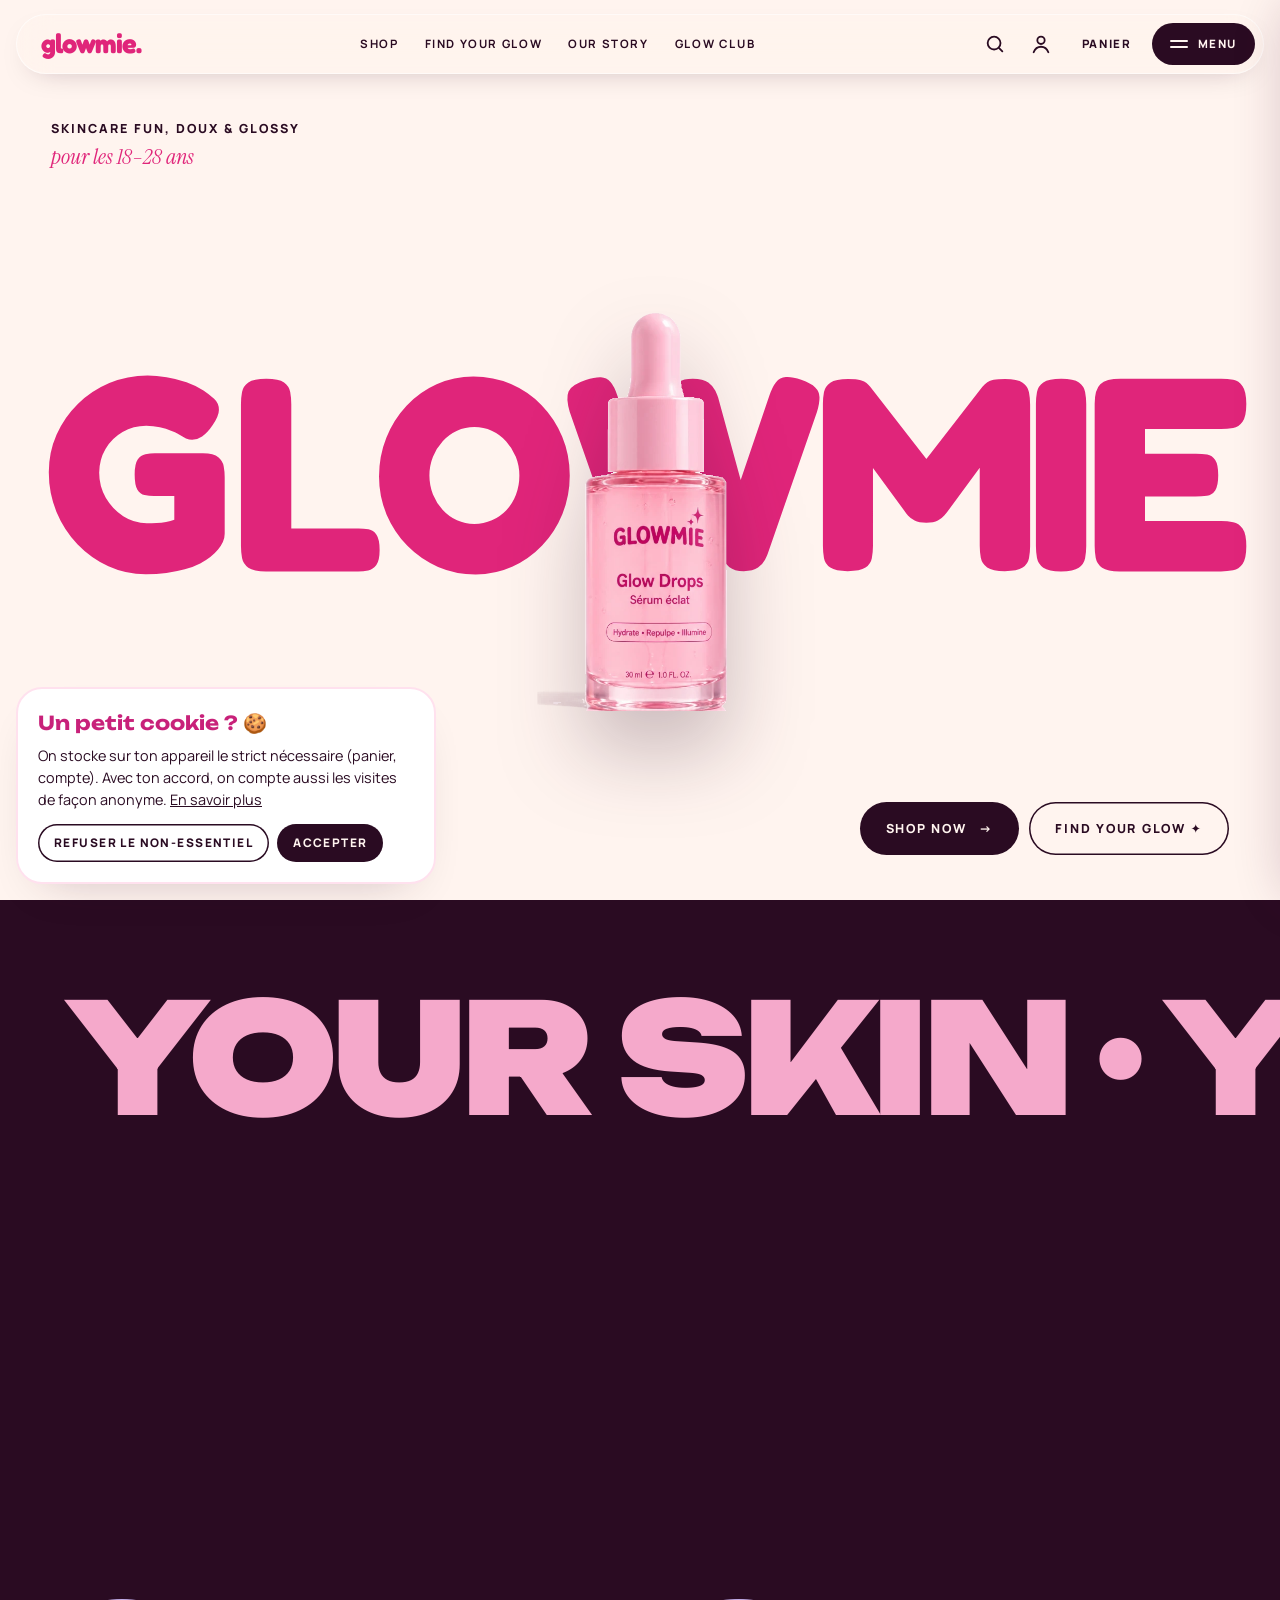
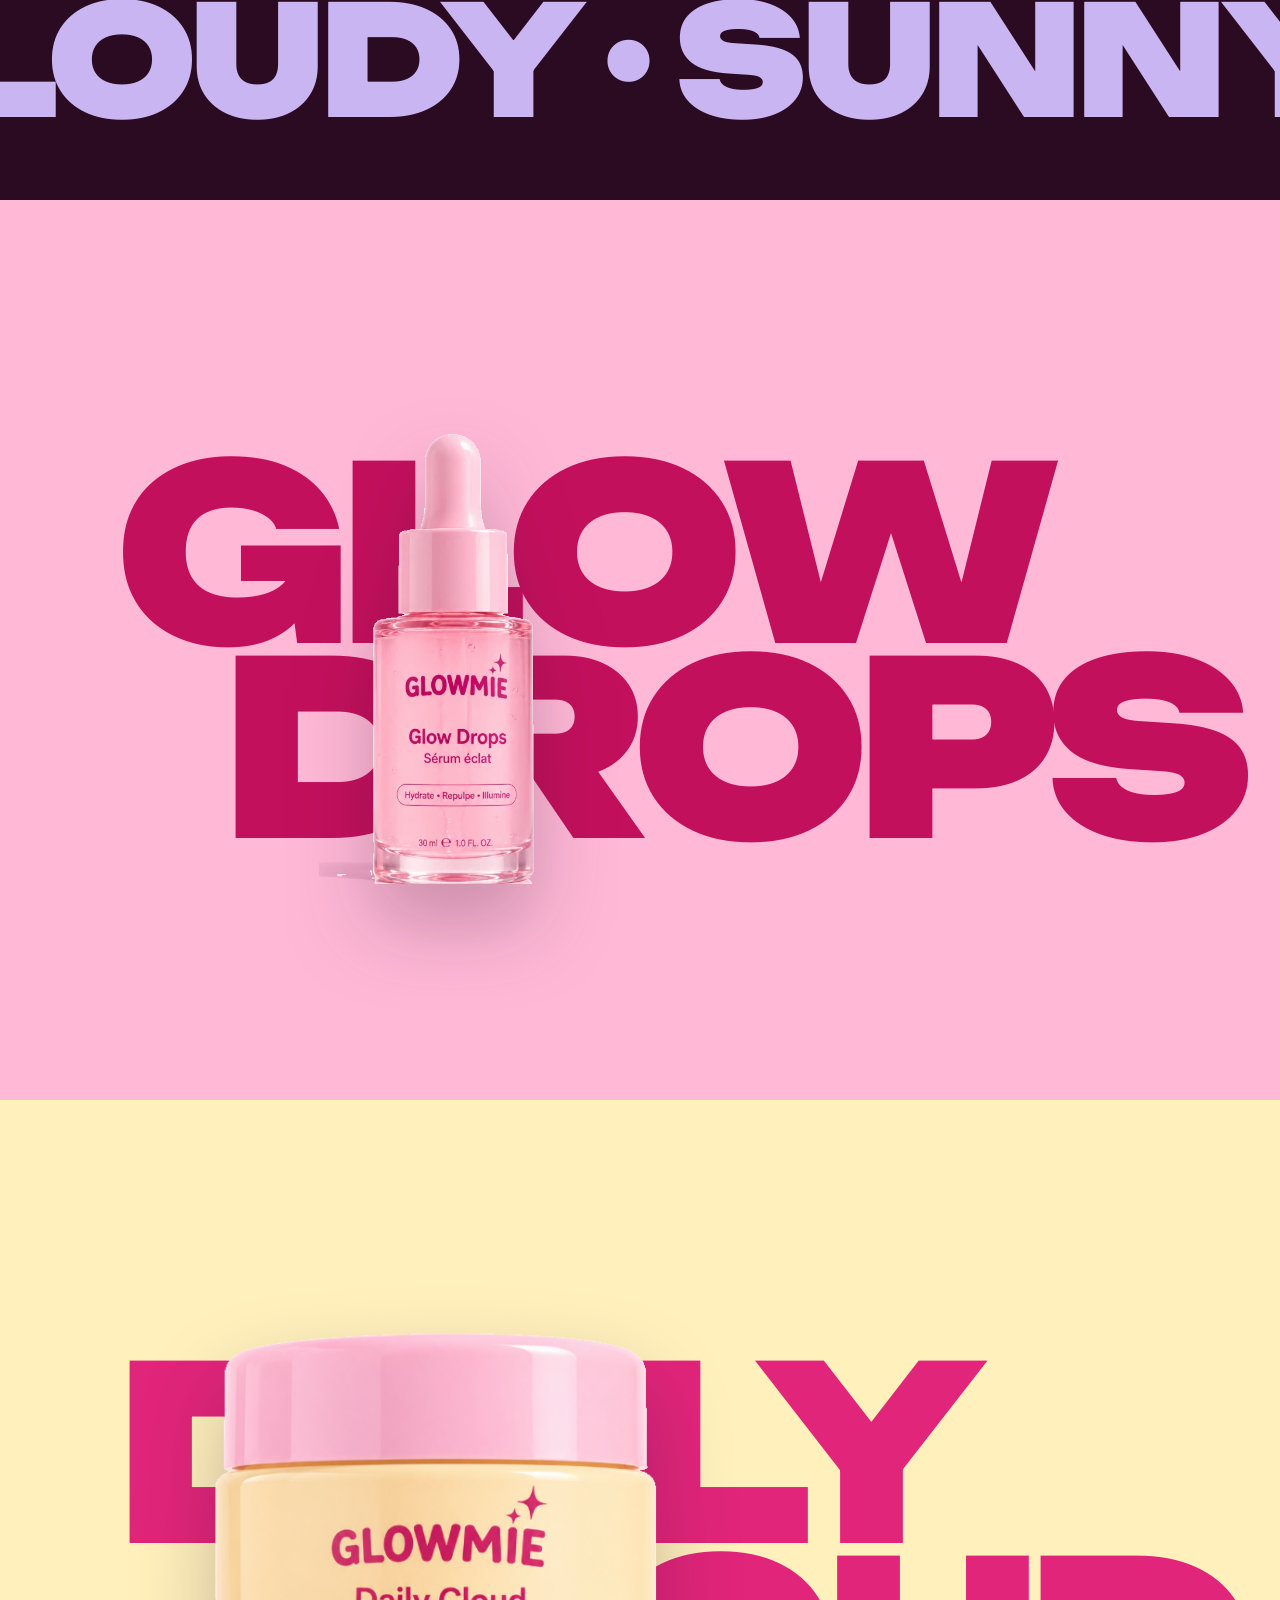
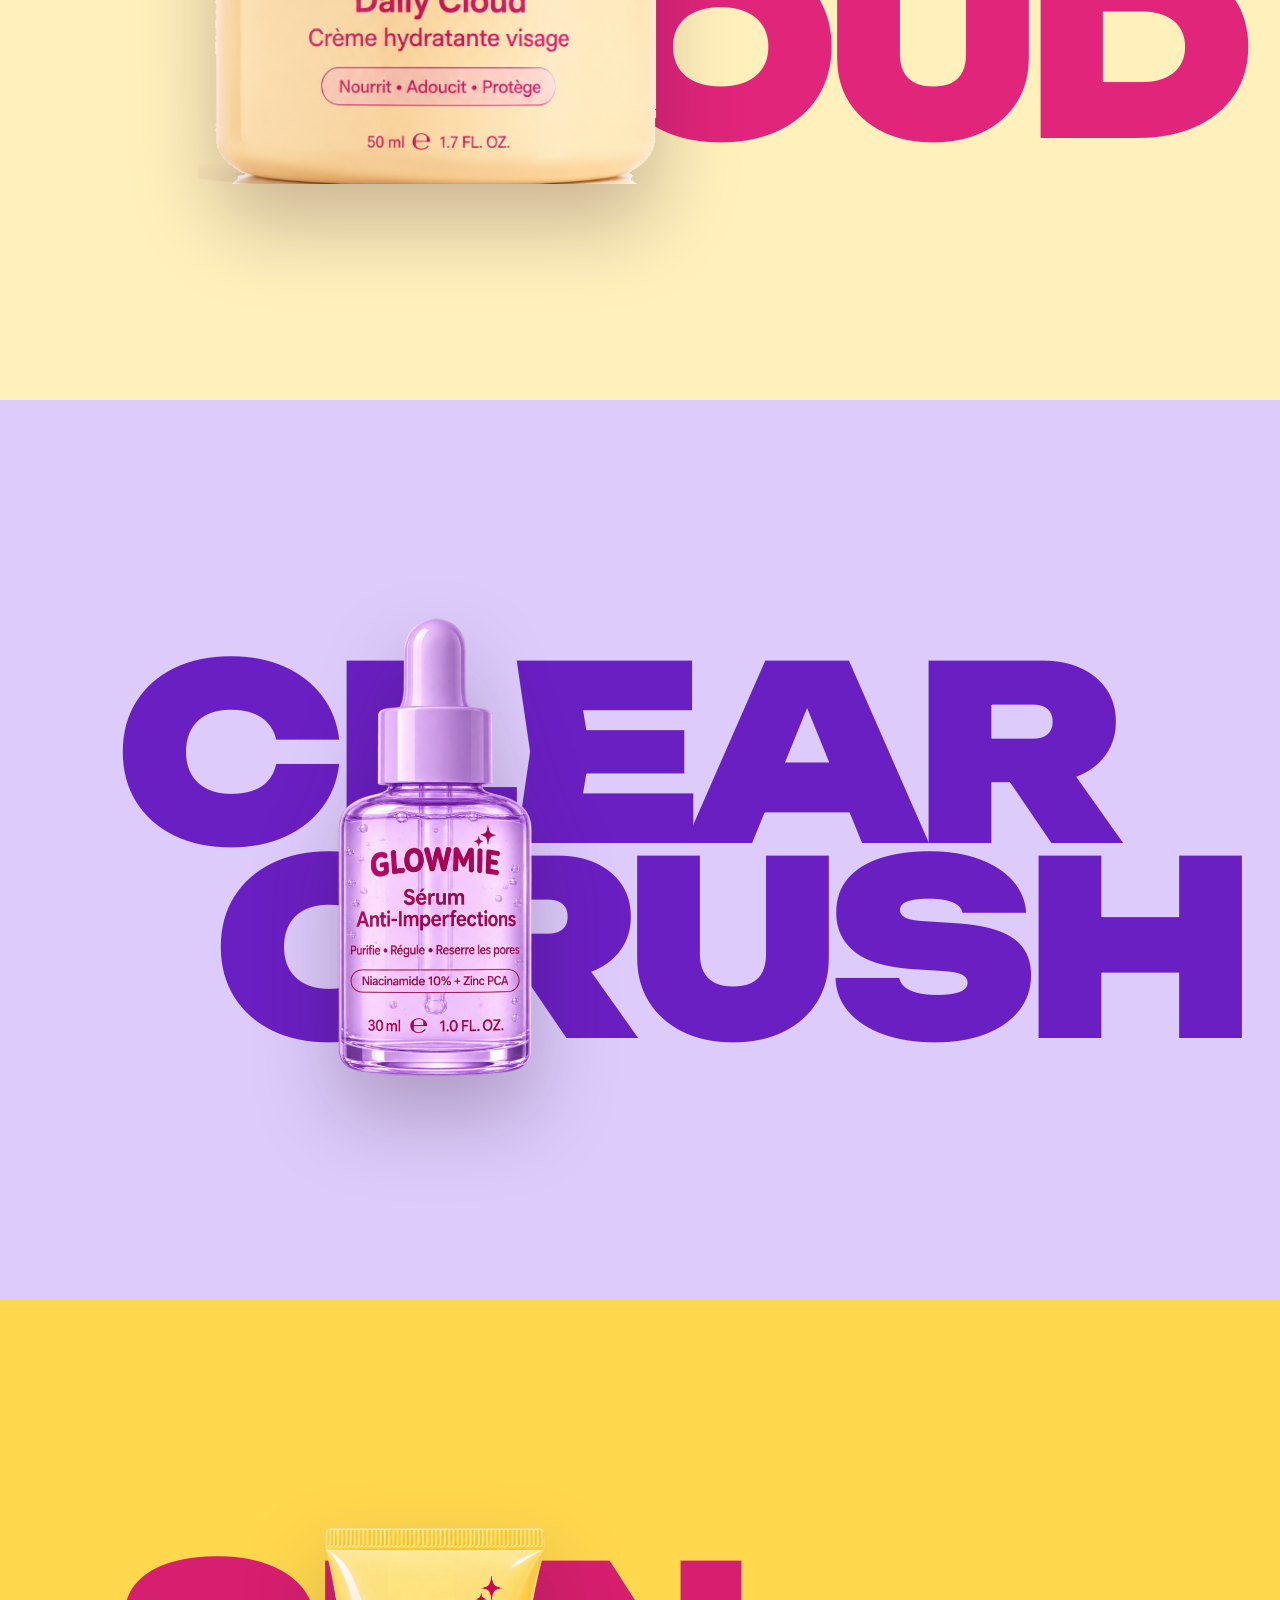
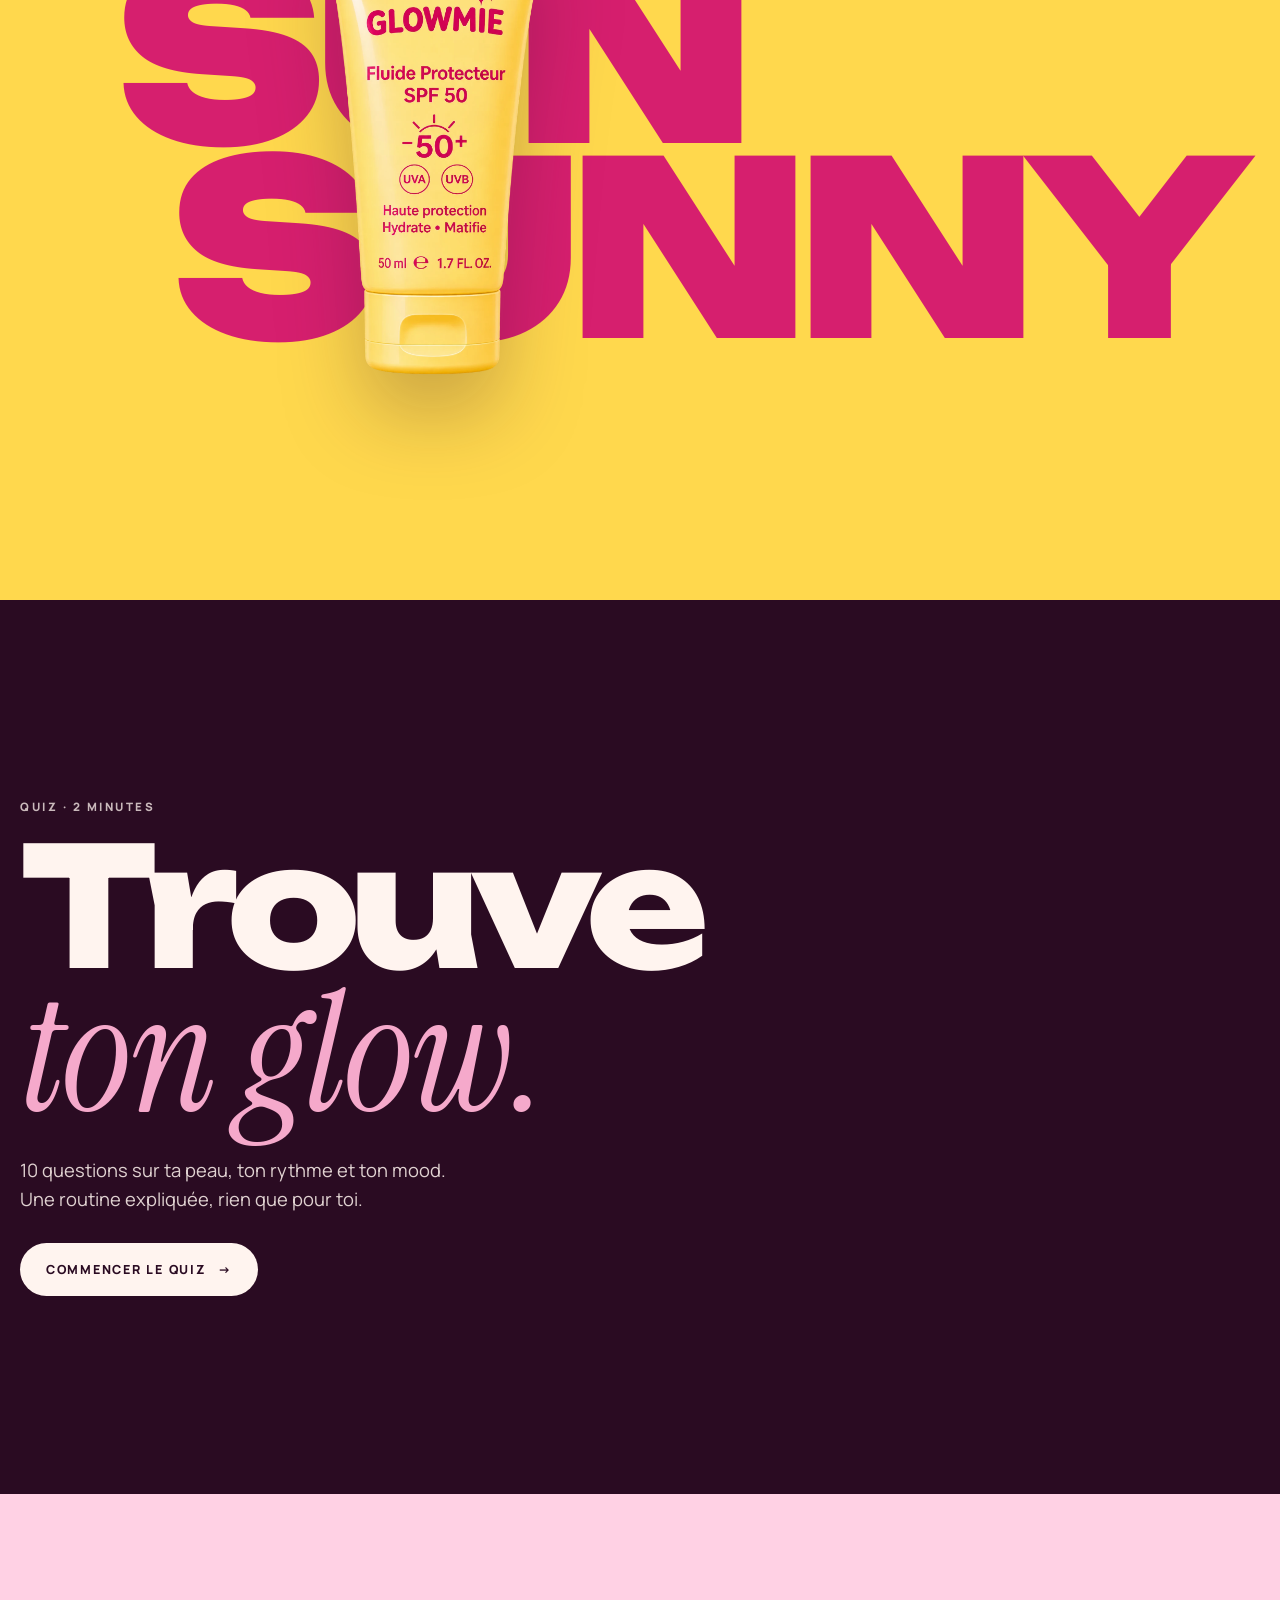
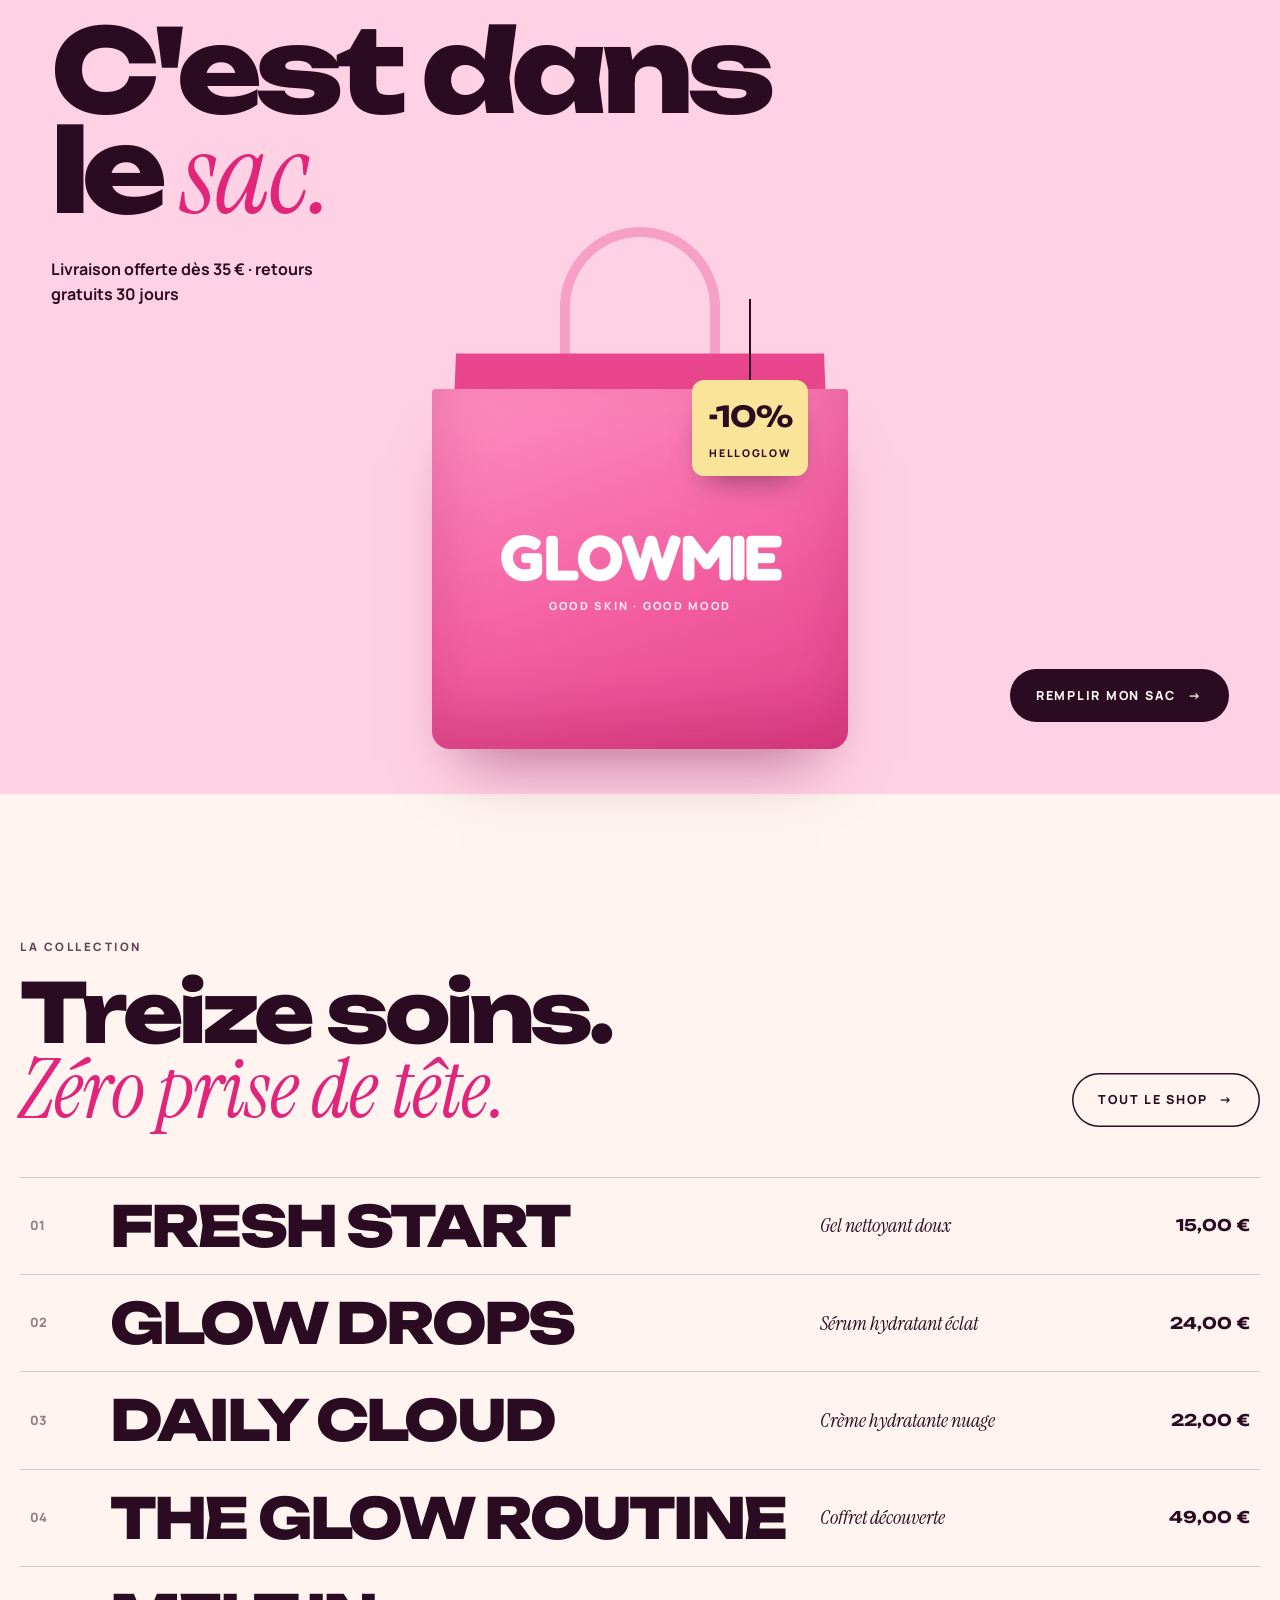
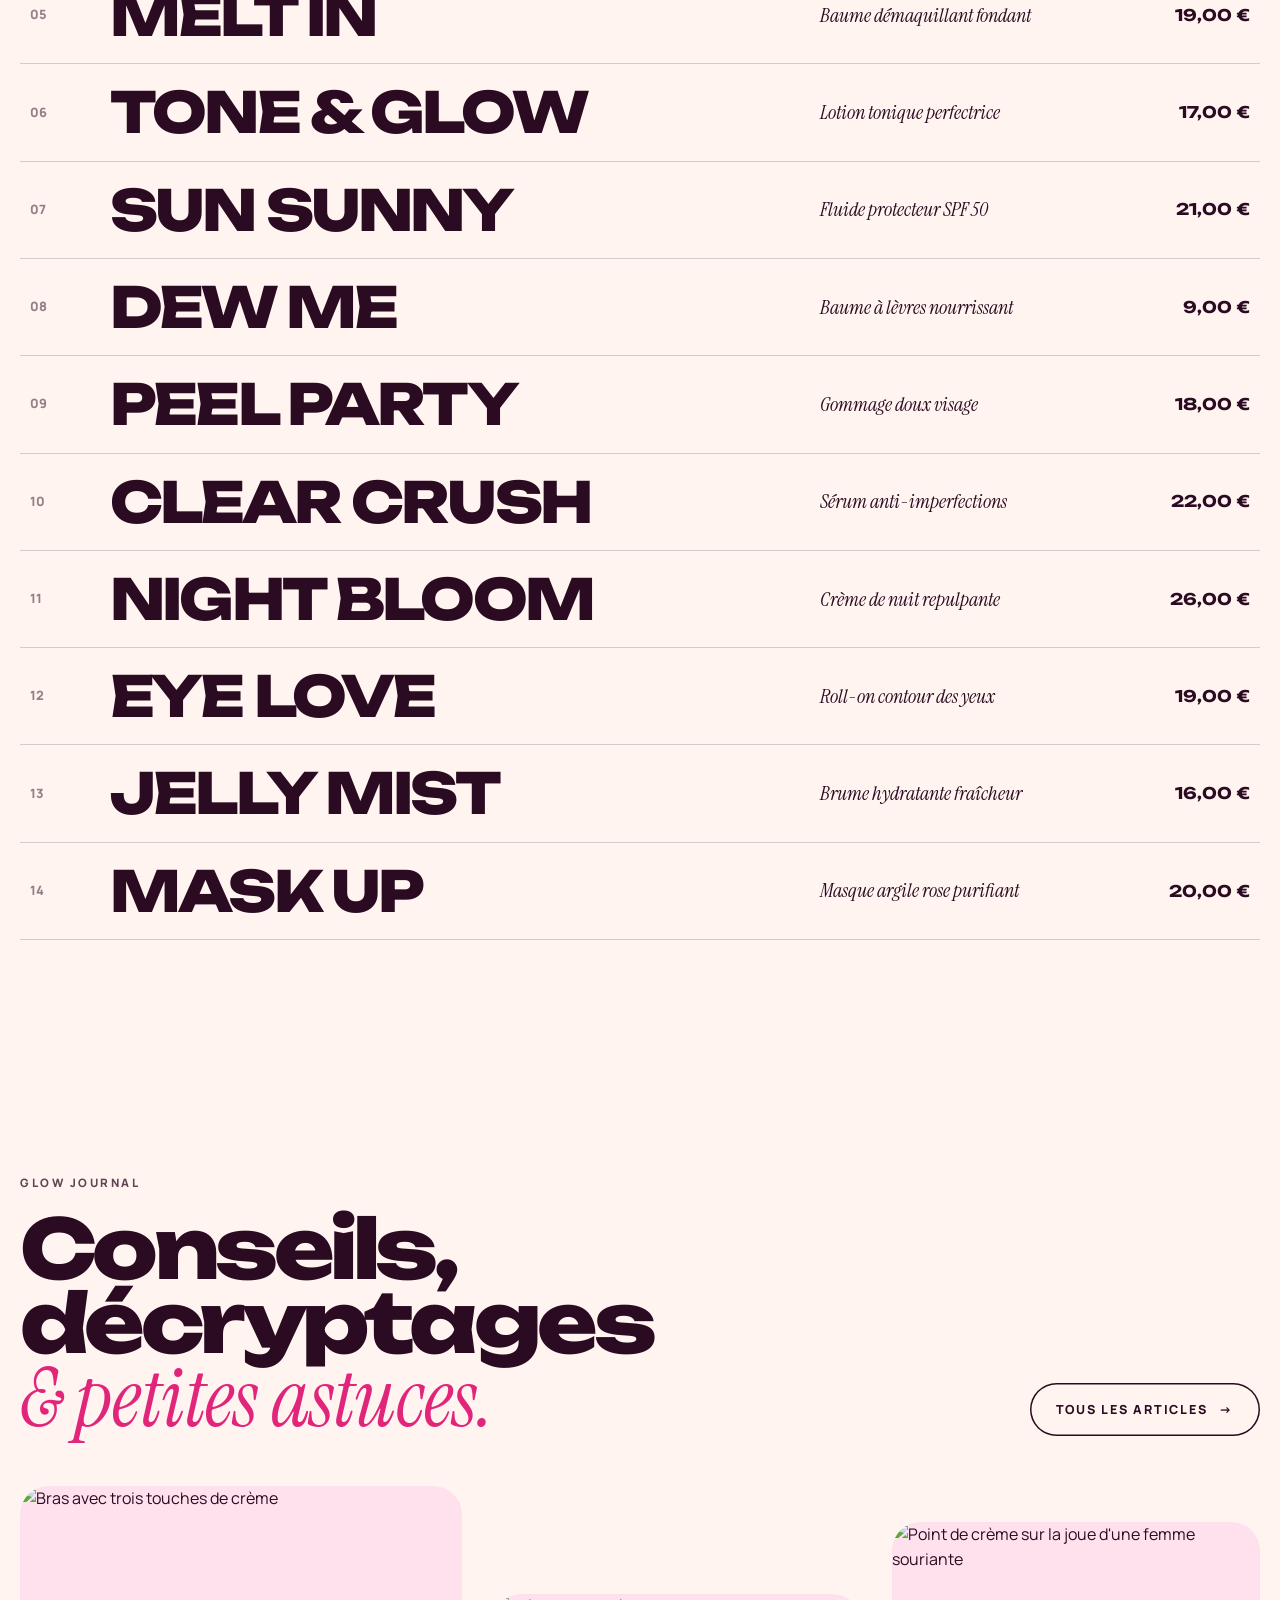
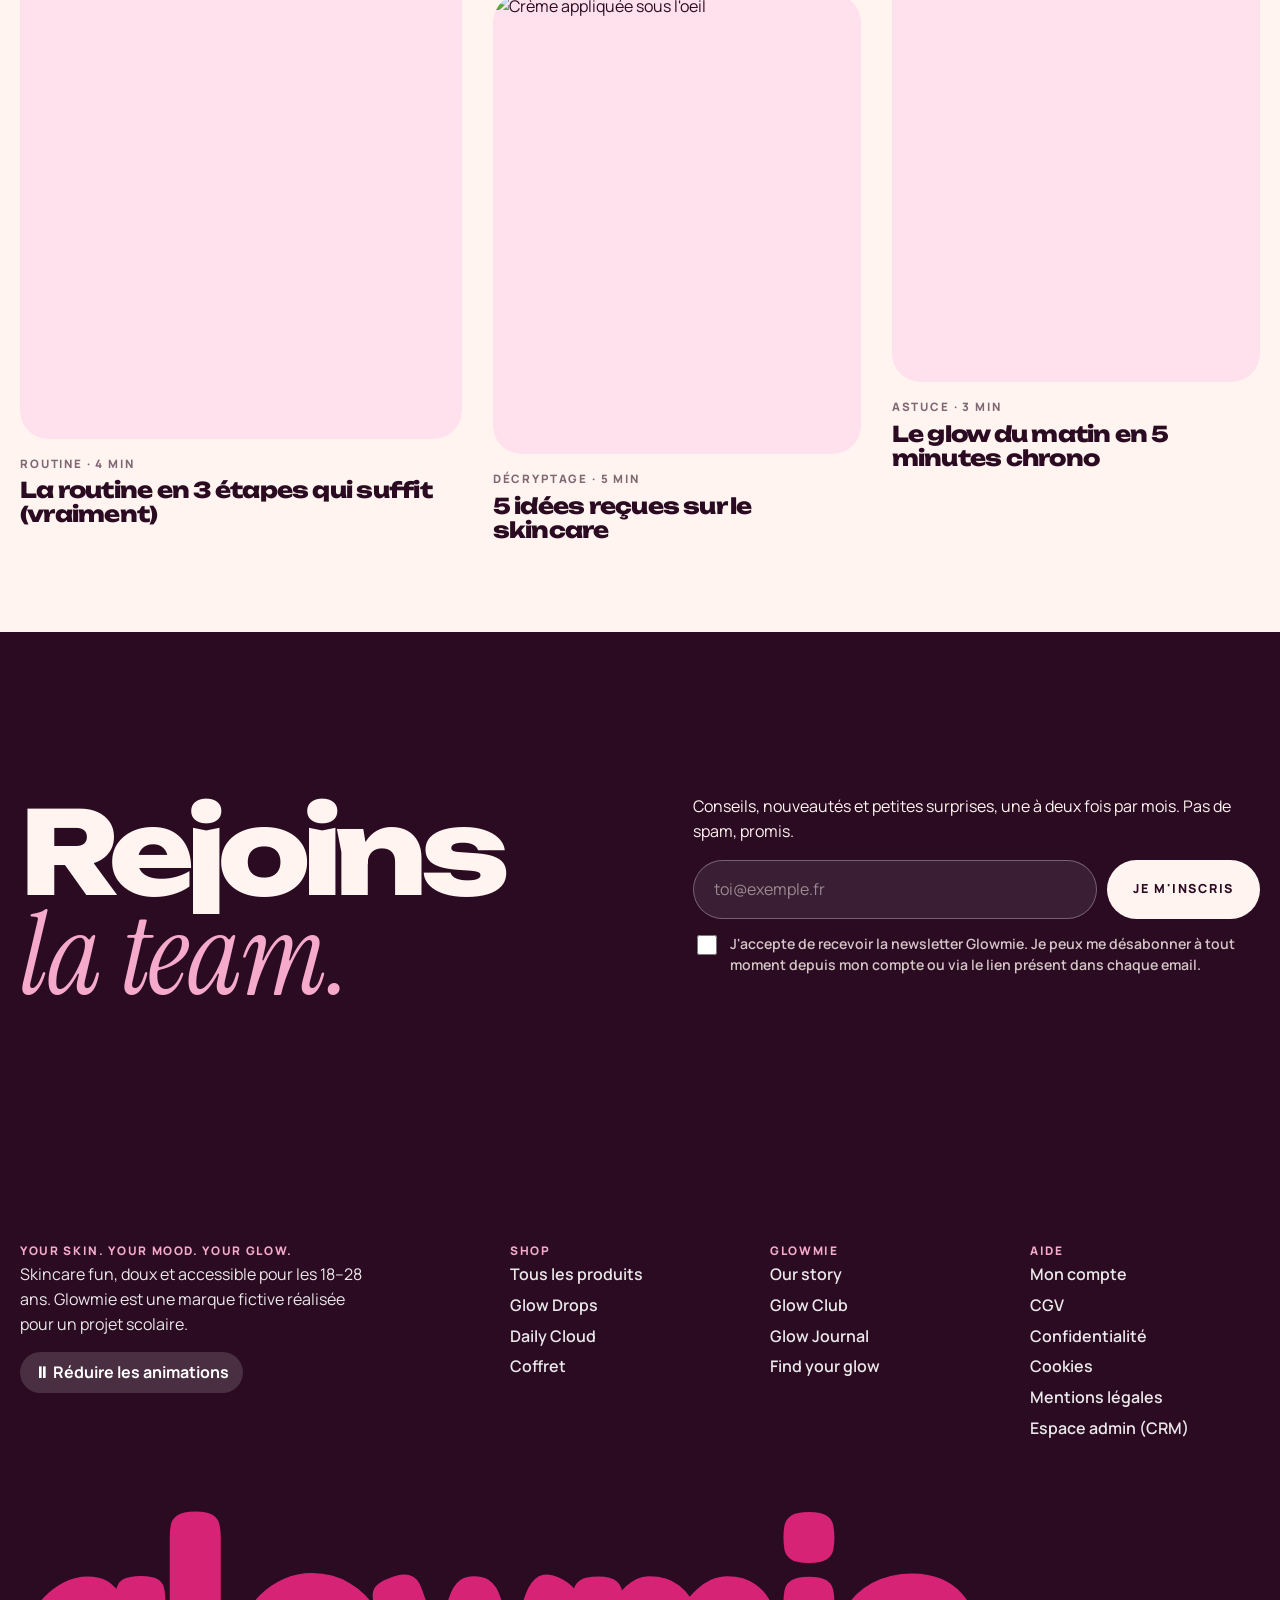
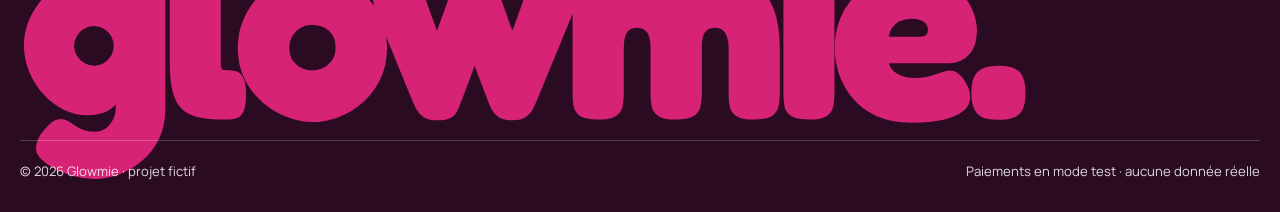
==== Glowmie/index.html @ 8998908b "Site Glowmie (boutique + CRM)" ====
<!doctype html>
<html lang="fr">
<head>
  <meta charset="utf-8">
  <meta name="viewport" content="width=device-width, initial-scale=1">
  <title>glowmie. · Good skin. Good mood.</title>
  <meta name="description" content="Glowmie — skincare fun, doux et accessible. Your skin. Your mood. Your glow. (marque fictive, projet scolaire)">
  <meta name="theme-color" content="#F5A9CB">
  <link rel="icon" href="data:image/svg+xml,%3Csvg xmlns='http://www.w3.org/2000/svg' viewBox='0 0 100 100'%3E%3Ctext y='.9em' font-size='90'%3E💗%3C/text%3E%3C/svg%3E">
  <link rel="preconnect" href="https://fonts.googleapis.com">
  <link rel="preconnect" href="https://fonts.gstatic.com" crossorigin>
  <link href="https://fonts.googleapis.com/css2?family=Fredoka:wght@500;600;700&family=Nunito:wght@400;600;700;800;900&family=Caveat:wght@700&family=Unbounded:wght@500;700;800;900&family=Manrope:wght@400;500;600;700;800&family=Instrument+Serif:ital@0;1&display=swap" rel="stylesheet">
  <link rel="stylesheet" href="css/site.css">
  <link rel="stylesheet" href="css/da.css">
</head>
<body>
  <a class="skip" href="#main">Aller au contenu</a>

  <div class="site-head">
    <header class="header">
      <div class="bar">
        <a href="#/" class="logo" aria-label="Glowmie, accueil">glowmie.</a>
        <nav class="nav" aria-label="Navigation principale">
          <a href="#/shop">Shop</a><a href="#/quiz">Find your glow</a><a href="#/story">Our story</a><a href="#/club">Glow Club</a>
        </nav>
        <div class="actions">
          <button class="icon-btn" id="searchBtn" aria-label="Rechercher"><svg viewBox="0 0 24 24" fill="none" stroke="currentColor" stroke-width="2" stroke-linecap="round"><circle cx="11" cy="11" r="7"/><path d="m20 20-3.5-3.5"/></svg></button>
          <a class="icon-btn" href="#/compte" aria-label="Mon compte"><svg viewBox="0 0 24 24" fill="none" stroke="currentColor" stroke-width="2" stroke-linecap="round"><circle cx="12" cy="8" r="4"/><path d="M4 21c1.5-4 4.5-6 8-6s6.5 2 8 6"/></svg></a>
          <a class="icon-btn cart-pill" href="#/panier" id="cartBtn" aria-label="Panier"><span>Panier</span><span class="badge" id="cartCount" hidden>0</span></a>
          <button class="menu-btn" id="burger" aria-label="Ouvrir le menu" aria-expanded="false"><span class="menu-lines" aria-hidden="true"><i></i><i></i></span><span class="menu-label">Menu</span></button>
        </div>
      </div>
    </header>
  </div>

  <nav class="mobile-nav" id="mobileNav" aria-label="Menu" aria-hidden="true">
    <button class="close menu-btn" aria-label="Fermer le menu"><span class="menu-label">Fermer</span></button>
    <div class="menu-links">
      <a href="#/"><small>00</small>Accueil</a><a href="#/shop"><small>01</small>Shop</a><a href="#/quiz"><small>02</small>Find your glow</a><a href="#/story"><small>03</small>Our story</a><a href="#/club"><small>04</small>Glow Club</a><a href="#/journal"><small>05</small>Journal</a><a href="#/compte"><small>06</small>Mon compte</a>
    </div>
    <div class="menu-aside"><p>Livraison offerte dès 35 €<br>Code <b>HELLOGLOW</b> · -10 % sur ta première commande</p><img src="assets/packshots/glow-drops.png" alt="" class="menu-pack"></div>
  </nav>

  <main id="main" tabindex="-1"></main>

  <footer class="footer">
    <div class="wrap">
      <div class="footer-grid">
        <div><h4>Your skin. Your mood. Your glow.</h4><p style="max-width:36ch;opacity:.9">Skincare fun, doux et accessible pour les 18–28 ans. Glowmie est une marque fictive réalisée pour un projet scolaire.</p>
          <button class="motion-toggle" id="motionToggle"></button></div>
        <div><h4>Shop</h4><a href="#/shop">Tous les produits</a><a href="#/produit/glow-drops">Glow Drops</a><a href="#/produit/daily-cloud">Daily Cloud</a><a href="#/produit/glow-routine">Coffret</a></div>
        <div><h4>Glowmie</h4><a href="#/story">Our story</a><a href="#/club">Glow Club</a><a href="#/journal">Glow Journal</a><a href="#/quiz">Find your glow</a></div>
        <div><h4>Aide</h4><a href="#/compte">Mon compte</a><a href="#/legal/cgv">CGV</a><a href="#/legal/confidentialite">Confidentialité</a><a href="#/legal/cookies">Cookies</a><a href="#/legal/mentions">Mentions légales</a><a href="admin.html">Espace admin (CRM)</a></div>
      </div>
      <span class="logo" aria-hidden="true">glowmie.</span>
      <div class="legal-row"><span>© 2026 Glowmie · projet fictif</span><span>Paiements en mode test · aucune donnée réelle</span></div>
    </div>
  </footer>

  <aside class="drawer" id="drawer" aria-label="Panier" aria-hidden="true">
    <header><h2 style="font-size:2rem;margin:0">Ton panier</h2><button class="icon-btn" id="drawerClose" aria-label="Fermer le panier"><svg viewBox="0 0 24 24" fill="none" stroke="currentColor" stroke-width="2.4" stroke-linecap="round"><path d="M6 6l12 12M18 6 6 18"/></svg></button></header>
    <div class="body" id="drawerBody"></div>
    <footer id="drawerFoot"></footer>
  </aside>
  <div class="drawer-backdrop" id="drawerBg"></div>

  <div class="cookie" id="cookie" role="dialog" aria-label="Cookies" hidden>
    <b style="font-family:var(--font-display);color:var(--berry);font-size:1.2rem">Un petit cookie ? 🍪</b>
    <p style="margin:6px 0 0;font-size:.9rem">On stocke sur ton appareil le strict nécessaire (panier, compte). Avec ton accord, on compte aussi les visites de façon anonyme. <a href="#/legal/cookies">En savoir plus</a></p>
    <div class="btns"><button class="btn ghost small" data-cookie="essential">Refuser le non-essentiel</button><button class="btn small" data-cookie="all">Accepter</button></div>
  </div>

  <div class="toast-zone" id="toasts" aria-live="polite"></div>

  <script src="https://cdnjs.cloudflare.com/ajax/libs/three.js/r128/three.min.js"></script>
  <script src="https://cdnjs.cloudflare.com/ajax/libs/gsap/3.12.5/gsap.min.js"></script>
  <script src="https://cdnjs.cloudflare.com/ajax/libs/gsap/3.12.5/ScrollTrigger.min.js"></script>
  <script src="js/data.js"></script>
  <script src="js/store.js"></script>
  <script src="js/art.js"></script>
  <script src="js/scene3d.js"></script>
  <script src="js/stage3d.js"></script>
  <script src="js/app.js"></script>
</body>
</html>
---- Glowmie/css/site.css ----
/* GLOWMIE — boutique */
:root {
  --blush: #F5A9CB; --lilac: #C9B5F2; --butter: #F9E49A; --cream: #FFF8F3; --petal: #FFDDEB; --berry: #A72D70;
  --berry-dark: #7A1C51; --ink: #4A1238; --muted: #8A5A78; --hot: #FF6FB1; --white: #fff;
  --radius: 28px; --radius-sm: 16px;
  --shadow: 0 18px 40px -18px rgba(167, 45, 112, .35);
  --shadow-sm: 0 8px 20px -10px rgba(167, 45, 112, .35);
  --font-display: 'Fredoka', 'Nunito', system-ui, sans-serif;
  --font-body: 'Nunito', system-ui, sans-serif;
  --font-script: 'Caveat', cursive;
  --ease: cubic-bezier(.34, 1.56, .64, 1);
}
* { box-sizing: border-box; }
html { scroll-behavior: smooth; }
body { margin: 0; font-family: var(--font-body); color: var(--ink); background: var(--cream); line-height: 1.55; -webkit-font-smoothing: antialiased; overflow-x: hidden; }
img, svg { max-width: 100%; }
a { color: inherit; }
button { font: inherit; color: inherit; }
h1, h2, h3, h4 { font-family: var(--font-display); line-height: 1.02; margin: 0 0 .4em; color: var(--berry); letter-spacing: -.01em; }
h2 { font-size: clamp(2.2rem, 5vw, 4rem); }
h3 { font-size: 1.35rem; }
p { margin: 0 0 1em; }
.script { font-family: var(--font-script); font-weight: 700; color: var(--berry); }
.eyebrow { text-transform: uppercase; letter-spacing: .14em; font-weight: 800; font-size: .78rem; color: var(--berry); }
.muted { color: var(--muted); }
.wrap { width: min(1240px, 100% - 32px); margin-inline: auto; }
.sr-only { position: absolute; width: 1px; height: 1px; overflow: hidden; clip: rect(0 0 0 0); white-space: nowrap; }
:focus-visible { outline: 3px solid var(--berry); outline-offset: 3px; border-radius: 8px; }
.skip { position: absolute; left: -999px; top: 8px; z-index: 100; background: var(--berry); color: #fff; padding: 10px 16px; border-radius: 99px; }
.skip:focus { left: 12px; }

/* ---------- boutons ---------- */
.btn { --bg: var(--berry); --fg: #fff; display: inline-flex; align-items: center; gap: .55em; justify-content: center; border: 0; cursor: pointer; text-decoration: none;
  background: var(--bg); color: var(--fg); font-weight: 800; letter-spacing: .06em; text-transform: uppercase; font-size: .82rem; padding: 15px 26px; border-radius: 99px;
  box-shadow: 0 6px 0 var(--berry-dark), var(--shadow-sm); transition: transform .25s var(--ease), box-shadow .25s; position: relative; }
.btn:hover { transform: translateY(-3px) scale(1.02); box-shadow: 0 9px 0 var(--berry-dark), var(--shadow); }
.btn:active { transform: translateY(3px); box-shadow: 0 2px 0 var(--berry-dark); }
.btn .arrow { transition: transform .25s var(--ease); }
.btn:hover .arrow { transform: translateX(4px); }
.btn.light { --bg: #fff; --fg: var(--berry); box-shadow: 0 6px 0 var(--blush), var(--shadow-sm); }
.btn.light:hover { box-shadow: 0 9px 0 var(--blush), var(--shadow); }
.btn.ghost { --bg: transparent; --fg: var(--berry); box-shadow: inset 0 0 0 2px var(--berry); }
.btn.ghost:hover { box-shadow: inset 0 0 0 2px var(--berry), var(--shadow-sm); }
.btn.small { padding: 10px 16px; font-size: .74rem; }
.btn.block { width: 100%; }
.btn[disabled] { opacity: .5; pointer-events: none; }
.btn.added { --bg: #3BB273; box-shadow: 0 6px 0 #23824f; }
.icon-btn { width: 44px; height: 44px; border-radius: 50%; border: 0; background: transparent; display: grid; place-items: center; cursor: pointer; position: relative; color: var(--berry); transition: background .2s, transform .25s var(--ease); text-decoration: none; }
.icon-btn:hover { background: var(--petal); transform: scale(1.08); }
.icon-btn svg { width: 22px; height: 22px; }
.badge { position: absolute; top: 2px; right: 0; min-width: 19px; height: 19px; padding: 0 5px; border-radius: 99px; background: var(--berry); color: #fff; font-size: .7rem; font-weight: 800; display: grid; place-items: center; }
.badge[hidden] { display: none; }
.badge.pop { animation: pop .5s var(--ease); }
@keyframes pop { 0% { transform: scale(.4); } 60% { transform: scale(1.4); } 100% { transform: scale(1); } }

/* ---------- en-tête ---------- */
.topbar { background: var(--berry); color: #fff; text-align: center; font-size: .78rem; font-weight: 700; letter-spacing: .05em; padding: 7px 12px; }
.site-head { position: fixed; top: 0; left: 0; right: 0; z-index: 50; transition: transform .35s; }
body.scrolled .site-head { transform: translateY(-31px); }
.header { padding: 12px 0; }
main { padding-top: 112px; min-height: 70vh; }
main.is-home { padding-top: 0; }
.header .bar { display: grid; grid-template-columns: 1fr auto 1fr; align-items: center; gap: 12px; background: rgba(255, 248, 243, .82); backdrop-filter: blur(14px); -webkit-backdrop-filter: blur(14px);
  border-radius: 99px; padding: 8px 10px 8px 22px; box-shadow: var(--shadow-sm); border: 1px solid rgba(255, 255, 255, .7); }
.logo { font-family: var(--font-display); font-weight: 700; font-size: 1.9rem; color: var(--berry); text-decoration: none; letter-spacing: -.03em; line-height: 1; }
.logo:hover { animation: wobble .6s; }
@keyframes wobble { 30% { transform: rotate(-4deg) scale(1.05); } 60% { transform: rotate(3deg); } }
.nav { display: flex; gap: 4px; flex-wrap: wrap; }
.nav a { text-decoration: none; font-weight: 800; font-size: .76rem; letter-spacing: .08em; text-transform: uppercase; padding: 9px 12px; border-radius: 99px; transition: background .2s, color .2s; }
.nav a:hover, .nav a.active { background: var(--petal); color: var(--berry); }
.actions { display: flex; justify-content: flex-end; gap: 2px; }
.burger { display: none; }
.mobile-nav { display: none; }

/* ---------- hero ---------- */
.hero-pin { height: 220vh; position: relative; }
.hero-pin.static { height: auto; }
.hero { position: sticky; top: 0; height: 100vh; min-height: 560px; overflow: hidden;
  background: radial-gradient(circle at 70% 40%, #ffd0e6 0, transparent 45%), radial-gradient(circle at 15% 85%, #e3d6ff 0, transparent 40%), linear-gradient(160deg, #ff8cc3 0%, #F5A9CB 45%, #ffc4df 100%); }
.hero-canvas { position: absolute; inset: 0; z-index: 1; }
.hero-canvas canvas { display: block; }
.hero-fallback { position: absolute; right: 6%; top: 50%; transform: translateY(-50%); width: min(38vw, 360px); z-index: 1; filter: drop-shadow(0 30px 40px rgba(122, 28, 81, .35)); animation: float 5s ease-in-out infinite; }
@keyframes float { 50% { transform: translateY(calc(-50% - 16px)) rotate(3deg); } }
.hero-content { position: relative; z-index: 2; height: 100%; padding-top: 110px !important; display: flex; flex-direction: column; justify-content: center; pointer-events: none; padding-block: 40px 90px; }
.hero-content > * { pointer-events: auto; }
.hero h1 { font-size: clamp(3.6rem, 11vw, 9.6rem); color: #fff; line-height: .86; margin: 0; max-width: 8.5ch;
  text-shadow: 0 2px 0 #f78fc0, 0 4px 0 #ea79b0, 0 6px 0 #dc64a2, 0 8px 0 var(--berry), 0 22px 40px rgba(122, 28, 81, .4); }
.hero h1 .l2 { color: var(--lilac); text-shadow: 0 2px 0 #b6a0eb, 0 4px 0 #a28ae0, 0 6px 0 #8c74d4, 0 8px 0 #6e4bb8, 0 22px 40px rgba(78, 40, 140, .35); display: block; padding-left: .5em; white-space: nowrap; }
.hero h1 { max-width: none; } .hero h1 .l1 { white-space: nowrap; }
.hero .lead { font-size: clamp(1.1rem, 2vw, 1.35rem); font-weight: 700; color: var(--ink); max-width: 30ch; margin: 28px 0 26px; }
.hero .ctas { display: flex; gap: 14px; flex-wrap: wrap; }
.hero .badge-round { position: absolute; right: 4%; bottom: 8%; z-index: 2; width: 130px; height: 130px; animation: spin 18s linear infinite; }
.hero .badge-round text { font-family: var(--font-display); font-weight: 600; font-size: 11.5px; letter-spacing: 1.6px; fill: var(--berry); }
@keyframes spin { to { transform: rotate(360deg); } }
.scroll-hint { position: absolute; bottom: 22px; left: 50%; transform: translateX(-50%); z-index: 2; font-weight: 800; font-size: .72rem; letter-spacing: .14em; text-transform: uppercase; color: var(--berry); display: flex; flex-direction: column; align-items: center; gap: 6px; }
.scroll-hint span { width: 24px; height: 38px; border: 2px solid var(--berry); border-radius: 99px; position: relative; }
.scroll-hint span::after { content: ''; position: absolute; left: 50%; top: 7px; width: 4px; height: 8px; margin-left: -2px; border-radius: 4px; background: var(--berry); animation: wheel 1.6s infinite; }
@keyframes wheel { to { transform: translateY(12px); opacity: 0; } }
.drag-hint { position: absolute; z-index: 2; right: 8%; top: 22%; font-family: var(--font-script); font-size: 1.6rem; color: var(--berry); transform: rotate(-8deg); pointer-events: none; }

/* ---------- reveal ---------- */
.hero-reveal { position: relative; z-index: 3; background: linear-gradient(180deg, #ffc4df, var(--cream)); padding: 40px 0 70px; }
.reveal-grid { display: grid; grid-template-columns: 1.1fr 1fr; gap: 40px; align-items: center; }
.reveal-card { background: #fff; border-radius: var(--radius); padding: 34px; box-shadow: var(--shadow); position: relative; overflow: hidden; }
.reveal-card::after { content: ''; position: absolute; right: -60px; bottom: -60px; width: 200px; height: 200px; border-radius: 50%; background: var(--lilac); opacity: .4; }

/* ---------- marquee ---------- */
.marquee { background: var(--berry); color: #fff; overflow: hidden; padding: 16px 0; transform: rotate(-1.5deg); margin: 0 -20px; position: relative; z-index: 3; }
.marquee .track { display: flex; gap: 44px; width: max-content; animation: marquee 28s linear infinite; font-family: var(--font-display); font-size: 1.7rem; font-weight: 600; white-space: nowrap; }
.marquee .track span::after { content: '♥'; margin-left: 44px; color: var(--blush); }
.marquee.alt { background: var(--butter); color: var(--berry); transform: rotate(1.5deg); margin-top: -12px; }
.marquee.alt .track { animation-direction: reverse; }
@keyframes marquee { to { transform: translateX(-50%); } }

/* ---------- sections ---------- */
section { position: relative; }
.section { padding: 100px 0; }
.section-head { display: flex; justify-content: space-between; align-items: end; gap: 20px; margin-bottom: 40px; flex-wrap: wrap; }
.section-head h2 { margin: 0; }
.blob-bg { position: absolute; border-radius: 50%; filter: blur(30px); opacity: .55; z-index: -1; }

/* ---------- produits ---------- */
.grid-products { display: grid; grid-template-columns: repeat(auto-fill, minmax(240px, 1fr)); gap: 26px; }
.card { position: relative; background: #fff; border-radius: var(--radius); padding: 14px 14px 18px; box-shadow: var(--shadow-sm); transition: transform .4s var(--ease), box-shadow .3s; display: flex; flex-direction: column; text-decoration: none; transform-style: preserve-3d; }
.card:hover { box-shadow: var(--shadow); }
.card .visual { position: relative; aspect-ratio: 1 / 1.05; border-radius: 22px; overflow: hidden; display: grid; place-items: center; margin-bottom: 14px; }
.card .visual::before { content: ''; position: absolute; width: 70%; aspect-ratio: 1; border-radius: 50%; background: rgba(255, 255, 255, .55); filter: blur(4px); }
.card .visual .pack { position: relative; height: 82%; transition: transform .5s var(--ease); filter: drop-shadow(0 14px 18px rgba(122, 28, 81, .2)); }
.card:hover .visual .pack { transform: rotate(-6deg) scale(1.08) translateY(-6px); }
.card .tags { position: absolute; top: 12px; left: 12px; display: flex; gap: 6px; z-index: 2; }
.tag { background: #fff; color: var(--berry); font-size: .66rem; font-weight: 800; letter-spacing: .08em; text-transform: uppercase; padding: 5px 10px; border-radius: 99px; }
.tag.new { background: var(--butter); }
.tag.promo { background: var(--berry); color: #fff; }
.fav { position: absolute; top: 10px; right: 10px; z-index: 2; width: 38px; height: 38px; border: 0; border-radius: 50%; background: #fff; color: var(--berry); cursor: pointer; display: grid; place-items: center; transition: transform .3s var(--ease); }
.fav:hover { transform: scale(1.15); }
.fav svg { width: 18px; height: 18px; }
.fav.on svg { fill: var(--berry); }
.card h3 { margin: 0 0 2px; font-size: 1.15rem; text-transform: uppercase; letter-spacing: .02em; }
.card .sub { color: var(--muted); font-size: .9rem; margin-bottom: 10px; }
.card .row { display: flex; justify-content: space-between; align-items: center; margin-top: auto; gap: 8px; }
.price { font-family: var(--font-display); font-weight: 600; font-size: 1.25rem; color: var(--ink); }
.price s { color: var(--muted); font-size: .85em; margin-left: 6px; font-weight: 400; }
.stars { color: #F2A93B; font-size: .85rem; letter-spacing: 1px; }
.bg-blush { background: linear-gradient(150deg, #ffd3e6, var(--blush)); }
.bg-lilac { background: linear-gradient(150deg, #ece3ff, var(--lilac)); }
.bg-butter { background: linear-gradient(150deg, #fff6cf, var(--butter)); }
.bg-petal { background: linear-gradient(150deg, #fff, var(--petal)); }
.bg-sky { background: linear-gradient(150deg, #e3edff, #b8cff8); }
.bg-coral { background: linear-gradient(150deg, #ffe2d6, #ffb3a7); }

/* ---------- blocs d'accueil ---------- */
.split { display: grid; grid-template-columns: 1fr 1fr; gap: 50px; align-items: center; }
.brand-block { background: var(--lilac); border-radius: 40px; padding: clamp(28px, 6vw, 70px); position: relative; overflow: hidden; }
.brand-block h2 { color: #fff; text-shadow: 0 4px 0 #8c74d4; }
.brand-block .script { font-size: 2.2rem; color: var(--berry); }
.values { display: grid; grid-template-columns: repeat(3, 1fr); gap: 16px; margin-top: 26px; }
.value { background: rgba(255, 255, 255, .7); border-radius: 22px; padding: 18px; }
.value b { display: block; font-family: var(--font-display); color: var(--berry); font-size: 1.1rem; }
.podium { position: relative; height: 460px; }
.podium .step { position: absolute; bottom: 0; border-radius: 24px 24px 8px 8px; }
.podium .pack { position: absolute; filter: drop-shadow(0 18px 20px rgba(122, 28, 81, .25)); }
.quiz-teaser { background: linear-gradient(135deg, var(--berry), #d04a92); color: #fff; border-radius: 40px; padding: clamp(28px, 6vw, 70px); overflow: hidden; position: relative; }
.quiz-teaser h2 { color: #fff; }
.quiz-teaser .floaty { position: absolute; font-size: 4rem; animation: bob 4s ease-in-out infinite; }
@keyframes bob { 50% { transform: translateY(-14px) rotate(8deg); } }
.journal-grid { display: grid; grid-template-columns: repeat(auto-fill, minmax(260px, 1fr)); gap: 24px; }
.post { border-radius: var(--radius); padding: 26px; text-decoration: none; display: flex; flex-direction: column; min-height: 260px; transition: transform .35s var(--ease); box-shadow: var(--shadow-sm); }
.post:hover { transform: translateY(-6px) rotate(-1deg); }
.post h3 { font-size: 1.5rem; }
.post .tag { align-self: flex-start; margin-bottom: auto; }
.newsletter { background: var(--butter); border-radius: 40px; padding: clamp(28px, 5vw, 56px); display: grid; grid-template-columns: 1.2fr 1fr; gap: 30px; align-items: center; }

/* ---------- formulaires ---------- */
label { font-weight: 800; font-size: .85rem; display: block; margin-bottom: 6px; }
input[type=text], input[type=email], input[type=password], input[type=search], input[type=tel], input[type=number], select, textarea {
  width: 100%; border: 2px solid var(--petal); background: #fff; border-radius: 16px; padding: 13px 16px; font: inherit; color: var(--ink); transition: border-color .2s, box-shadow .2s; }
input:focus, select:focus, textarea:focus { outline: none; border-color: var(--blush); box-shadow: 0 0 0 4px rgba(245, 169, 203, .35); }
.check { display: flex; gap: 10px; align-items: flex-start; font-weight: 600; font-size: .88rem; cursor: pointer; }
.check input { width: 20px; height: 20px; accent-color: var(--berry); flex: none; margin-top: 2px; }
.field { margin-bottom: 16px; }
.fields-2 { display: grid; grid-template-columns: 1fr 1fr; gap: 14px; }
.inline-form { display: flex; gap: 10px; }
.inline-form input { flex: 1; }
.error { color: #c0264f; font-weight: 700; font-size: .88rem; min-height: 1.2em; }
.success { color: #23824f; font-weight: 700; }

/* ---------- page shop ---------- */
.page-hero { padding: 60px 0 40px; text-align: center; position: relative; }
.page-hero h1 { font-size: clamp(3rem, 9vw, 6.5rem); color: var(--berry); }
.page-hero p { max-width: 54ch; margin: 0 auto; font-size: 1.1rem; }
.shop-layout { display: grid; grid-template-columns: 250px 1fr; gap: 34px; align-items: start; }
.filters { position: sticky; top: 100px; background: #fff; border-radius: var(--radius); padding: 22px; box-shadow: var(--shadow-sm); }
.filters h4 { font-size: 1rem; margin: 18px 0 10px; }
.chips { display: flex; flex-wrap: wrap; gap: 8px; }
.chip { border: 2px solid var(--petal); background: #fff; border-radius: 99px; padding: 7px 14px; font-weight: 800; font-size: .8rem; cursor: pointer; transition: all .2s var(--ease); }
.chip:hover { transform: translateY(-2px); border-color: var(--blush); }
.chip.on { background: var(--berry); border-color: var(--berry); color: #fff; }
.toolbar { display: flex; justify-content: space-between; align-items: center; gap: 12px; margin-bottom: 20px; flex-wrap: wrap; }
.toolbar select { width: auto; }
.empty { text-align: center; padding: 60px 20px; background: #fff; border-radius: var(--radius); }

/* ---------- fiche produit ---------- */
.pdp { display: grid; grid-template-columns: 1.1fr 1fr; gap: 50px; padding: 40px 0 80px; align-items: start; }
.pdp-stage { position: sticky; top: 100px; border-radius: 40px; aspect-ratio: 1 / 1.05; overflow: hidden; }
.pdp-stage .viewer { position: absolute; inset: 0; }
.pdp-stage .static { position: absolute; inset: 12%; display: grid; place-items: center; }
.pdp-stage .static .pack { height: 100%; filter: drop-shadow(0 24px 30px rgba(122, 28, 81, .3)); }
.pdp-stage .hint { position: absolute; bottom: 18px; left: 50%; transform: translateX(-50%); background: rgba(255, 255, 255, .85); border-radius: 99px; padding: 8px 14px; font-weight: 800; font-size: .75rem; letter-spacing: .06em; display: flex; gap: 10px; align-items: center; white-space: nowrap; }
.pdp-stage .hint button { border: 0; background: var(--petal); border-radius: 50%; width: 30px; height: 30px; cursor: pointer; font-weight: 900; color: var(--berry); }
.pdp h1 { font-size: clamp(2.6rem, 6vw, 4.6rem); text-transform: uppercase; }
.pdp .tagline { font-size: 1.2rem; font-weight: 700; color: var(--muted); }
.variants { display: flex; gap: 10px; flex-wrap: wrap; margin: 8px 0 20px; }
.qty { display: inline-flex; align-items: center; background: #fff; border-radius: 99px; border: 2px solid var(--petal); }
.qty button { width: 40px; height: 44px; border: 0; background: none; cursor: pointer; font-size: 1.2rem; font-weight: 900; color: var(--berry); }
.qty span { min-width: 28px; text-align: center; font-weight: 800; }
.buy-row { display: flex; gap: 12px; align-items: center; margin: 10px 0 24px; flex-wrap: wrap; }
.stock { font-weight: 800; font-size: .85rem; }
.stock.low { color: #c0264f; }
.stock.ok { color: #23824f; }
.acc { border-top: 2px solid var(--petal); }
.acc details { border-bottom: 2px solid var(--petal); padding: 16px 4px; }
.acc summary { cursor: pointer; font-family: var(--font-display); font-weight: 600; font-size: 1.15rem; color: var(--berry); list-style: none; display: flex; justify-content: space-between; }
.acc summary::after { content: '+'; transition: transform .3s; }
.acc details[open] summary::after { transform: rotate(45deg); }
.acc details > div { padding-top: 12px; }
.ingredients { display: flex; flex-wrap: wrap; gap: 8px; }
.ingredients span { background: var(--petal); border-radius: 99px; padding: 6px 12px; font-weight: 700; font-size: .85rem; }
.review { background: #fff; border-radius: 20px; padding: 16px 18px; margin-bottom: 12px; box-shadow: var(--shadow-sm); }

/* ---------- quiz ---------- */
.quiz { min-height: calc(100vh - 140px); display: grid; place-items: center; padding: 40px 0 80px; }
.quiz-card { width: min(760px, 100%); background: #fff; border-radius: 40px; padding: clamp(24px, 5vw, 50px); box-shadow: var(--shadow); position: relative; overflow: hidden; }
.progress { height: 12px; background: var(--petal); border-radius: 99px; overflow: hidden; margin-bottom: 26px; }
.progress span { display: block; height: 100%; background: linear-gradient(90deg, var(--blush), var(--berry)); border-radius: 99px; transition: width .6s var(--ease); }
.answers { display: grid; grid-template-columns: repeat(2, 1fr); gap: 14px; margin-top: 24px; }
.answer { border: 3px solid var(--petal); background: #fff; border-radius: 24px; padding: 20px; text-align: left; cursor: pointer; transition: all .25s var(--ease); }
.answer:hover { transform: translateY(-4px) rotate(-.5deg); border-color: var(--blush); box-shadow: var(--shadow-sm); }
.answer.on { border-color: var(--berry); background: var(--petal); }
.answer .emo { font-size: 2rem; display: block; margin-bottom: 6px; }
.answer b { display: block; font-family: var(--font-display); font-size: 1.15rem; color: var(--berry); }
.answer small { color: var(--muted); font-weight: 600; }
.quiz-nav { display: flex; justify-content: space-between; margin-top: 26px; gap: 10px; }
.routine { display: grid; gap: 14px; margin: 22px 0; }
.routine-item { display: grid; grid-template-columns: 90px 1fr auto; gap: 16px; align-items: center; background: var(--cream); border-radius: 22px; padding: 12px 16px; }
.routine-item .pack { height: 90px; }
.routine-item .stepn { font-family: var(--font-script); font-size: 1.3rem; color: var(--berry); }

/* ---------- panier (tiroir) ---------- */
.drawer-backdrop { position: fixed; inset: 0; background: rgba(74, 18, 56, .35); backdrop-filter: blur(3px); z-index: 80; opacity: 0; pointer-events: none; transition: opacity .3s; }
.drawer { position: fixed; top: 0; right: 0; height: 100%; width: min(440px, 100%); background: var(--cream); z-index: 90; transform: translateX(105%); transition: transform .45s var(--ease); display: flex; flex-direction: column; box-shadow: -20px 0 50px rgba(74, 18, 56, .2); border-radius: 30px 0 0 30px; }
.drawer.open { transform: none; }
.drawer.open + .drawer-backdrop, .drawer-backdrop.open { opacity: 1; pointer-events: auto; }
.drawer header { display: flex; justify-content: space-between; align-items: center; padding: 22px 22px 10px; }
.drawer .body { flex: 1; overflow: auto; padding: 8px 22px; }
.drawer footer { padding: 18px 22px 24px; border-top: 2px solid var(--petal); background: #fff; border-radius: 30px 0 0 0; }
.line { display: grid; grid-template-columns: 72px 1fr auto; gap: 12px; align-items: center; padding: 12px 0; border-bottom: 2px dashed var(--petal); }
.line .thumb { border-radius: 16px; height: 80px; display: grid; place-items: center; }
.line .thumb .pack { height: 68px; }
.line b { font-family: var(--font-display); color: var(--berry); }
.free-ship { background: var(--petal); border-radius: 16px; padding: 10px 14px; font-weight: 700; font-size: .85rem; margin-bottom: 10px; }
.free-ship .bar { height: 8px; border-radius: 99px; background: #fff; margin-top: 6px; overflow: hidden; }
.free-ship .bar span { display: block; height: 100%; background: var(--berry); transition: width .5s var(--ease); }
.sum { display: flex; justify-content: space-between; margin: 4px 0; font-weight: 700; }
.sum.total { font-family: var(--font-display); font-size: 1.4rem; color: var(--berry); margin-top: 10px; }

/* ---------- checkout & compte ---------- */
.two-col { display: grid; grid-template-columns: 1.3fr 1fr; gap: 34px; align-items: start; padding: 30px 0 90px; }
.panel { background: #fff; border-radius: var(--radius); padding: clamp(20px, 4vw, 34px); box-shadow: var(--shadow-sm); margin-bottom: 22px; }
.panel h3 { margin-bottom: 16px; }
.stripe-box { border: 2px solid #e6e0f8; border-radius: 18px; padding: 16px; background: linear-gradient(180deg, #fbf9ff, #fff); }
.stripe-box .test { display: inline-block; background: #635bff; color: #fff; font-size: .7rem; font-weight: 800; letter-spacing: .08em; padding: 3px 8px; border-radius: 6px; margin-bottom: 10px; }
.confirm { text-align: center; padding: 60px 0 100px; }
.confirm .big-heart { font-size: 6rem; display: inline-block; animation: beat 1.2s infinite; }
@keyframes beat { 15% { transform: scale(1.18); } 30% { transform: scale(1); } 45% { transform: scale(1.12); } }
.account-grid { display: grid; grid-template-columns: 240px 1fr; gap: 30px; align-items: start; padding: 20px 0 90px; }
.tabs { display: flex; flex-direction: column; gap: 6px; background: #fff; padding: 12px; border-radius: var(--radius); box-shadow: var(--shadow-sm); position: sticky; top: 100px; }
.tabs button { text-align: left; border: 0; background: none; padding: 12px 16px; border-radius: 16px; font-weight: 800; cursor: pointer; }
.tabs button.on, .tabs button:hover { background: var(--petal); color: var(--berry); }
.order-row { display: grid; grid-template-columns: 1fr auto auto; gap: 12px; align-items: center; padding: 14px 0; border-bottom: 2px dashed var(--petal); }
.status { display: inline-block; padding: 5px 12px; border-radius: 99px; font-weight: 800; font-size: .74rem; text-transform: uppercase; letter-spacing: .05em; }
.status.payee { background: #fff1c2; color: #8a6400; }
.status.en_preparation { background: #e8e0ff; color: #5333a8; }
.status.expediee { background: #d9ecff; color: #1f5b9c; }
.status.livree { background: #d6f5e3; color: #1f7a48; }
.status.annulee, .status.remboursee { background: #ffe0e5; color: #b0213f; }
.timeline { display: flex; gap: 6px; margin-top: 10px; }
.timeline span { flex: 1; height: 6px; border-radius: 99px; background: var(--petal); }
.timeline span.on { background: var(--berry); }
.loyalty-card { background: linear-gradient(135deg, var(--berry), #e35aa5 60%, var(--lilac)); color: #fff; border-radius: 30px; padding: 28px; position: relative; overflow: hidden; }
.loyalty-card h3 { color: #fff; }
.loyalty-card .pts { font-family: var(--font-display); font-size: 3.4rem; font-weight: 700; line-height: 1; }
.meter { height: 12px; background: rgba(255, 255, 255, .35); border-radius: 99px; overflow: hidden; margin: 14px 0 6px; }
.meter span { display: block; height: 100%; background: var(--butter); border-radius: 99px; }

/* ---------- club / story / journal ---------- */
.tiers { display: grid; grid-template-columns: repeat(3, 1fr); gap: 22px; }
.tier { border-radius: 34px; padding: 30px; box-shadow: var(--shadow-sm); transition: transform .35s var(--ease); }
.tier:hover { transform: translateY(-8px) rotate(-1deg); }
.tier ul { padding-left: 1.1em; margin: 14px 0 0; }
.tier li { margin-bottom: 6px; font-weight: 600; }
.tier .emo { font-size: 3rem; }
.story-steps { display: grid; grid-template-columns: repeat(3, 1fr); gap: 22px; }
.article { max-width: 720px; margin: 0 auto; padding: 20px 0 90px; font-size: 1.12rem; }
.article h1 { font-size: clamp(2.4rem, 6vw, 4rem); }
.legal { max-width: 820px; margin: 0 auto; padding: 20px 0 90px; }
.legal h2 { font-size: 1.6rem; margin-top: 1.6em; }

/* ---------- footer ---------- */
.footer { background: var(--berry); color: #fff; border-radius: 50px 50px 0 0; padding: 70px 0 30px; margin-top: 60px; position: relative; overflow: hidden; }
.footer .logo { color: #fff; font-size: clamp(4rem, 14vw, 11rem); display: block; line-height: .9; opacity: .95; }
.footer-grid { display: grid; grid-template-columns: 2fr 1fr 1fr 1fr; gap: 30px; margin-bottom: 40px; }
.footer h4 { color: var(--butter); font-size: 1rem; }
.footer a { display: block; text-decoration: none; opacity: .9; margin-bottom: 6px; font-weight: 600; }
.footer a:hover { opacity: 1; text-decoration: underline; }
.footer .legal-row { display: flex; justify-content: space-between; flex-wrap: wrap; gap: 12px; font-size: .82rem; opacity: .85; border-top: 1px solid rgba(255, 255, 255, .25); padding-top: 20px; }
.motion-toggle { display: inline-flex; gap: 8px; align-items: center; background: rgba(255, 255, 255, .15); border: 0; border-radius: 99px; padding: 8px 14px; color: #fff; cursor: pointer; font-weight: 700; }

/* ---------- toasts, cookies, flying heart ---------- */
.toast-zone { position: fixed; top: 20px; left: 50%; transform: translateX(-50%); z-index: 120; display: flex; flex-direction: column; gap: 8px; align-items: center; pointer-events: none; }
.toast { background: var(--ink); color: #fff; padding: 12px 20px; border-radius: 99px; font-weight: 700; box-shadow: var(--shadow); animation: toast .5s var(--ease); }
@keyframes toast { from { transform: translateY(-30px) scale(.8); opacity: 0; } }
.cookie { position: fixed; left: 16px; bottom: 16px; z-index: 110; width: min(420px, calc(100% - 32px)); background: #fff; border-radius: 26px; padding: 20px; box-shadow: var(--shadow); border: 2px solid var(--petal); }
.cookie .btns { display: flex; gap: 8px; flex-wrap: wrap; margin-top: 12px; }
.flyer { position: fixed; z-index: 130; pointer-events: none; font-size: 28px; }
.confetti { position: fixed; z-index: 130; pointer-events: none; width: 10px; height: 14px; border-radius: 3px; }

/* ---------- animations d'apparition ---------- */
.js-motion [data-reveal] { opacity: 0; transform: translateY(40px); }
.no-motion [data-reveal] { opacity: 1 !important; transform: none !important; }
.no-motion *, .no-motion *::before, .no-motion *::after { animation-duration: .001s !important; animation-iteration-count: 1 !important; transition-duration: .001s !important; scroll-behavior: auto !important; }
.no-motion .marquee .track { animation: none; }
.view { animation: viewIn .6s var(--ease); }
@keyframes viewIn { from { opacity: 0; transform: translateY(18px); } }

/* ---------- responsive ---------- */
@media (max-width: 1000px) {
  .nav { display: none; }
  .header .bar { grid-template-columns: auto 1fr auto; }
  .burger { display: grid; }
  .logo { font-size: 1.6rem; }
  .mobile-nav { display: block; position: fixed; inset: 0; z-index: 95; background: var(--blush); padding: 100px 28px 30px; transform: translateY(-100%); transition: transform .5s var(--ease); }
  .mobile-nav.open { transform: none; }
  .mobile-nav a { display: block; font-family: var(--font-display); font-size: 2.4rem; color: #fff; text-decoration: none; text-shadow: 0 3px 0 var(--berry); padding: 4px 0; }
  .mobile-nav .close { position: absolute; top: 24px; right: 20px; }
  .split, .reveal-grid, .newsletter, .pdp, .two-col, .account-grid, .shop-layout { grid-template-columns: 1fr; }
  .filters, .tabs, .pdp-stage { position: static; }
  .tabs { flex-direction: row; overflow-x: auto; }
  .tabs button { white-space: nowrap; }
  .footer-grid { grid-template-columns: 1fr 1fr; }
  .tiers, .story-steps, .values { grid-template-columns: 1fr; }
  .podium { height: 360px; }
}
@media (max-width: 600px) {
  .section { padding: 70px 0; }
  .hero h1 { font-size: clamp(3.2rem, 17vw, 5rem); }
  .hero .badge-round { width: 90px; height: 90px; bottom: 90px; }
  .hero-content { justify-content: flex-end; padding-bottom: 110px; }
  .drag-hint { display: none; }
  .answers { grid-template-columns: 1fr; }
  .fields-2 { grid-template-columns: 1fr; }
  .grid-products { grid-template-columns: 1fr 1fr; gap: 12px; }
  .card { padding: 8px 8px 12px; border-radius: 22px; }
  .card h3 { font-size: .95rem; }
  .card .sub { font-size: .78rem; }
  .card .row { flex-direction: column; align-items: stretch; }
  .routine-item { grid-template-columns: 60px 1fr; }
  .routine-item .pack { height: 64px; }
  .routine-item .btn { grid-column: 1 / -1; }
  .footer-grid { grid-template-columns: 1fr; }
  .inline-form { flex-direction: column; }
  .marquee .track { font-size: 1.3rem; }
}
@media (prefers-reduced-motion: reduce) {
  html { scroll-behavior: auto; }
}

/* ---------- hero : révélation au scroll ---------- */
.hero-b { position: absolute; inset: 0; z-index: 2; display: flex; align-items: center; opacity: 0; pointer-events: none; padding-top: 90px; left: 0; right: 0; }
.hero-b-inner { width: min(520px, 100%); background: rgba(255, 248, 243, .88); backdrop-filter: blur(12px); -webkit-backdrop-filter: blur(12px); border-radius: 36px; padding: 30px; box-shadow: var(--shadow); }
.hero-b h2 { font-size: clamp(2rem, 4vw, 3rem); }
.mini-news { display: grid; grid-template-columns: repeat(3, 1fr); gap: 10px; margin: 6px 0 20px; }
.mini { border-radius: 20px; padding: 10px 8px; text-decoration: none; display: flex; flex-direction: column; align-items: center; text-align: center; font-size: .82rem; font-weight: 700; transition: transform .3s var(--ease); }
.mini:hover { transform: translateY(-5px) rotate(-2deg); }
.mini .pack { height: 92px; filter: drop-shadow(0 8px 10px rgba(122, 28, 81, .2)); }
.mini b { display: block; font-family: var(--font-display); color: var(--berry); font-size: .95rem; }
.hero-pin.static .hero { position: relative; height: auto; min-height: 100vh; }
.hero-pin.static .hero-b { position: relative; opacity: 1 !important; transform: none !important; pointer-events: auto; padding: 0 0 120px; }
.hero-pin.static .hero-content { height: auto; min-height: 100vh; }
@media (max-width: 760px) {
  .hero-b { align-items: flex-end; padding-bottom: 30px; }
  .hero-b-inner { padding: 20px; }
  .mini .pack { height: 64px; }
}
@media (max-width: 760px) {
  .topbar { white-space: nowrap; overflow: hidden; text-overflow: ellipsis; font-size: .72rem; }
  .hero .badge-round { display: none; }
}
.hero-pin.static .hero-canvas { bottom: auto; height: 100vh; }

/* =========== rendu "studio" réaliste & photos =========== */
.bg-blush { background: radial-gradient(120% 95% at 50% 25%, #fde9f2 0%, #f9d3e4 50%, #f2bcd5 100%); }
.bg-lilac { background: radial-gradient(120% 95% at 50% 22%, #fff 0%, #f1edfb 45%, #ddd5f2 100%); }
.bg-butter { background: radial-gradient(120% 95% at 50% 22%, #fff 0%, #fdf8e6 45%, #f3e7b9 100%); }
.bg-petal { background: radial-gradient(120% 95% at 50% 22%, #fff 0%, #fdf1f5 45%, #f6dde7 100%); }
.bg-sky { background: radial-gradient(120% 95% at 50% 22%, #fff 0%, #eef5fb 45%, #d6e5f1 100%); }
.bg-coral { background: radial-gradient(120% 95% at 50% 22%, #fff 0%, #fdf0ec 45%, #f4d8cf 100%); }
.card .visual::before { display: none; }
.card .visual .pack { height: 80%; filter: none; }
.card:hover .visual .pack { transform: scale(1.04) translateY(-4px); }
.card .visual .alt { position: absolute; inset: 0; width: 100%; height: 100%; object-fit: cover; opacity: 0; transition: opacity .45s ease, transform .8s ease; transform: scale(1.06); }
@media (hover: hover) { .card:hover .visual .alt { opacity: 1; transform: scale(1); } }
.photo { display: block; width: 100%; height: 100%; object-fit: cover; background: var(--petal); }

.collage { position: relative; height: 560px; }
.collage .ph { position: absolute; border-radius: 34px; overflow: hidden; box-shadow: var(--shadow); }
.collage .ph-a { left: 0; top: 0; width: 68%; height: 88%; }
.collage .ph-b { right: 0; bottom: 0; width: 44%; height: 44%; border: 6px solid var(--cream); }
.collage .pack-float { position: absolute; right: 6%; top: 6%; width: 30%; aspect-ratio: 1 / 1.15; border-radius: 28px; display: grid; place-items: center; box-shadow: var(--shadow); }
.collage .pack-float .pack { height: 86%; }

.textures { display: grid; grid-template-columns: repeat(4, 1fr); gap: 18px; }
.texture { position: relative; aspect-ratio: 4 / 5; border-radius: 28px; overflow: hidden; text-decoration: none; box-shadow: var(--shadow-sm); }
.texture .photo { transition: transform .8s ease; }
.texture:hover .photo { transform: scale(1.06); }
.texture-label { position: absolute; left: 12px; bottom: 12px; right: 70px; background: rgba(255, 255, 255, .88); backdrop-filter: blur(8px); border-radius: 16px; padding: 10px 12px; font-size: .8rem; font-weight: 700; color: var(--muted); }
.texture-label b { display: block; font-family: var(--font-display); color: var(--berry); font-size: 1.05rem; }
.texture-pack { position: absolute; right: 12px; bottom: 12px; width: 52px; height: 62px; border-radius: 14px; display: grid; place-items: center; box-shadow: var(--shadow-sm); transition: transform .4s var(--ease); }
.texture-pack .pack { height: 54px; }
.texture:hover .texture-pack { transform: translateY(-6px) rotate(-6deg); }

.quiz-teaser { display: grid; grid-template-columns: 1.1fr 1fr; gap: 30px; align-items: center; padding: clamp(28px, 5vw, 56px); }
.qt-photo { border-radius: 30px; overflow: hidden; aspect-ratio: 1; box-shadow: 0 20px 40px -20px rgba(0, 0, 0, .4); transform: rotate(2deg); }

.insta { display: grid; grid-template-columns: repeat(6, 1fr); gap: 10px; }
.insta-item { aspect-ratio: 1; border-radius: 20px; overflow: hidden; }
.insta-item .photo { transition: transform .6s ease; }
.insta-item:hover .photo { transform: scale(1.08); }

.post { padding: 12px 12px 22px; }
.post > h3, .post > p, .post > b { padding: 0 10px; }
.post-photo { position: relative; aspect-ratio: 16 / 11; border-radius: 20px; overflow: hidden; margin-bottom: 16px; }
.post-photo .tag { position: absolute; top: 12px; left: 12px; margin: 0; }
.post .tag { margin-bottom: 0; }
.article-photo { border-radius: 30px; overflow: hidden; aspect-ratio: 16 / 9; margin: 10px 0 30px; }
.tier-photo { aspect-ratio: 3 / 2; border-radius: 22px; overflow: hidden; margin-bottom: 16px; }
.story-photo { aspect-ratio: 3 / 2; }

.pdp-media { position: sticky; top: 100px; }
.pdp-stage { position: relative; top: auto; }
.stage-photo { position: absolute; inset: 0; z-index: 3; }
.thumbs { display: flex; gap: 10px; margin-top: 12px; }
.thumb-btn { width: 76px; height: 76px; border-radius: 18px; overflow: hidden; border: 3px solid transparent; padding: 0; cursor: pointer; position: relative; background: var(--petal); display: grid; place-items: center; transition: border-color .2s, transform .2s var(--ease); }
.thumb-btn:hover { transform: translateY(-3px); }
.thumb-btn.on { border-color: var(--berry); }
.thumb-btn .pack { height: 60px; }
.thumb-btn span { position: absolute; bottom: 3px; right: 4px; font-size: .6rem; font-weight: 900; background: var(--berry); color: #fff; border-radius: 6px; padding: 0 4px; }
.routine-item > div:first-child { overflow: hidden; }
.mini .pack { filter: none; }

@media (max-width: 1000px) {
  .pdp-media { position: static; }
  .textures { grid-template-columns: 1fr 1fr; }
  .collage { height: 440px; }
  .insta { grid-template-columns: repeat(3, 1fr); }
  .quiz-teaser { grid-template-columns: 1fr; }
  .qt-photo { max-width: 420px; }
}
@media (max-width: 600px) {
  .collage { height: 380px; }
  .texture-label { right: 12px; bottom: 80px; }
}

/* bannière collection (visuel de marque) */
.collection-banner { display: grid; grid-template-columns: 1.5fr 1fr; align-items: center; border-radius: 40px; overflow: hidden; background: linear-gradient(135deg, #fff, var(--petal)); box-shadow: var(--shadow); }
.collection-banner .photo { aspect-ratio: 1216 / 982; height: auto; }
.cb-text { padding: clamp(22px, 4vw, 48px); }
.cb-text h2 { font-size: clamp(2rem, 4vw, 3.4rem); }
.cb-text p:not(.eyebrow) { font-weight: 700; font-size: 1.1rem; }
.cb-text .ctas { display: flex; gap: 10px; flex-wrap: wrap; margin-top: 18px; }
@media (max-width: 1000px) { .collection-banner { grid-template-columns: 1fr; } }
.story-photo .photo { aspect-ratio: 3 / 2; }
/* vrais packshots photo (fond blanc fondu dans le décor studio) */
img.pack-img { object-fit: contain; width: auto; max-width: 100%; filter: drop-shadow(0 14px 18px rgba(122, 28, 81, .18)); }
.card .visual img.pack-img { height: 86%; }
.stage-photo .packshot-full { object-fit: contain; padding: 7%; background: transparent; filter: drop-shadow(0 24px 30px rgba(122, 28, 81, .22)); }
.card .visual img.pack-img, .collage .pack-float img.pack-img, .pdp-stage .static img.pack-img { position: absolute; left: 8%; top: 7%; width: 84%; height: 86%; max-width: none; object-fit: contain; }
.card:hover .visual img.pack-img { transform: scale(1.04) translateY(-4px); }
img.pack-img { max-height: 100%; }

/* animations d'entrée en CSS (fiables sur Safari, sans conflit avec les transitions) */
.answer { transition: transform .25s var(--ease), border-color .25s, background-color .25s, box-shadow .25s; animation: ansIn .45s var(--ease) backwards; animation-delay: calc(var(--i, 0) * 60ms); }
#quizCard h2 { animation: ansIn .45s var(--ease) backwards; }
#quizCard.back .answer, #quizCard.back h2 { animation-name: ansInBack; }
@keyframes ansIn { from { opacity: 0; transform: translateX(40px); } }
@keyframes ansInBack { from { opacity: 0; transform: translateX(-40px); } }
#shopGrid .card { animation: cardIn .5s var(--ease) backwards; animation-delay: calc(var(--i, 0) * 50ms); }
@keyframes cardIn { from { opacity: 0; transform: translateY(30px); } }

/* quiz : choix multiples */
.multi-hint { font-weight: 800; font-size: .85rem; color: var(--muted); margin: -4px 0 0; }
.answers.many { grid-template-columns: repeat(3, 1fr); }
.answer { position: relative; }
.answer.is-multi::after { content: ''; position: absolute; top: 14px; right: 14px; width: 22px; height: 22px; border-radius: 7px; border: 2.5px solid var(--blush); background: #fff; transition: all .2s var(--ease); }
.answer.is-multi.on::after { content: '✓'; background: var(--berry); border-color: var(--berry); color: #fff; font-weight: 900; font-size: .8rem; display: grid; place-items: center; }
.answer.shake { animation: shake .35s; }
@keyframes shake { 25% { transform: translateX(-6px); } 75% { transform: translateX(6px); } }
.quiz-nav { align-items: center; }
.quiz-nav .btn[disabled] { opacity: .45; }
.diag { margin: 16px 0 4px; display: grid; gap: 8px; }
.diag .chip { font-size: .78rem; padding: 6px 12px; }
.routine-item { align-items: start; }
.routine-item .why { margin: 6px 0 0; font-size: .9rem; color: var(--ink); line-height: 1.45; }
.tips { background: var(--petal); box-shadow: none; margin: 18px 0 8px; }
.tips ul { margin: 0; padding-left: 1.2em; }
.tips li { margin-bottom: 6px; font-weight: 600; }
@media (max-width: 900px) { .answers.many { grid-template-columns: 1fr 1fr; } }
@media (max-width: 480px) { .answers.many { grid-template-columns: 1fr 1fr; gap: 10px; } .answers.many .answer { padding: 14px; } .answers.many .answer small { display: none; } }
@media (max-width: 600px) { .hero h1 { font-size: clamp(2.6rem, 13.5vw, 5rem); } .hero h1 .l2 { padding-left: .25em; } }

/* packshots "plein cadre" (photo produit dans son décor rose) */
img.pack-img.pack-full { filter: none; object-fit: cover; }
.card .visual img.pack-full { left: 0; top: 0; width: 100%; height: 100%; }
.card:hover .visual img.pack-full { transform: scale(1.05); }
.pdp-stage .static:has(.pack-full) { inset: 0; }
.pdp-stage .static img.pack-full { left: 0; top: 0; width: 100%; height: 100%; }
.thumb-btn img.pack-full, .routine-item img.pack-full, .texture-pack img.pack-full { width: 100%; height: 100%; }
.line .thumb { overflow: hidden; }
.line .thumb img.pack-full { width: 100%; height: 100%; }
.mini img.pack-full { width: 92px; height: 92px; border-radius: 14px; }
/* Safari : force le découpage arrondi des cadres photo */
.pdp-stage, .card .visual, .thumb-btn, .texture, .collage .ph, .insta-item, .post-photo { isolation: isolate; -webkit-mask-image: -webkit-radial-gradient(white, black); }
---- Glowmie/css/da.css ----
/* =====================================================================
   GLOWMIE — Direction artistique « studio 3D »
   Typographies géantes, compositions éditoriales, produits stars.
   Ce fichier redéfinit uniquement le visuel du site public.
   ===================================================================== */
:root {
  --cream: #FFF4EF; --blush: #F5A9CB; --fuchsia: #E0257A; --magenta: #C8217A; --lilac: #C9B5F2; --butter: #F9E49A;
  --plum: #2A0B22; --plum-2: #3D1232; --ink: #2A0B22; --berry: #C8217A; --berry-dark: #8E1452; --muted: #7D5A70; --petal: #FFE1EE;
  --font-display: 'Unbounded', 'Fredoka', system-ui, sans-serif;
  --font-brand: 'Fredoka', 'Nunito', system-ui, sans-serif;
  --font-body: 'Manrope', 'Nunito', system-ui, sans-serif;
  --font-serif: 'Instrument Serif', Georgia, serif;
  --ease-out: cubic-bezier(.16, 1, .3, 1);
}
body { font-family: var(--font-body); background: var(--cream); color: var(--ink); transition: background-color .2s linear; }
h1, h2, h3, h4 { font-family: var(--font-display); font-weight: 800; letter-spacing: -.035em; color: inherit; }
h1 em, h2 em, h3 em { font-family: var(--font-serif); font-weight: 400; font-style: italic; letter-spacing: -.01em; }
.eyebrow, .eyebrow-da { font-family: var(--font-body); font-weight: 800; font-size: .72rem; letter-spacing: .22em; text-transform: uppercase; color: currentColor; opacity: .75; margin: 0 0 18px; }
.script { font-family: var(--font-serif); font-style: italic; font-weight: 400; }
.sr-only { position: absolute; width: 1px; height: 1px; overflow: hidden; clip: rect(0 0 0 0); white-space: nowrap; }

/* ---------- boutons ---------- */
.pill-btn { display: inline-flex; align-items: center; gap: 12px; border: 0; cursor: pointer; text-decoration: none; font-family: var(--font-body); font-weight: 800; font-size: .78rem; letter-spacing: .14em; text-transform: uppercase; padding: 17px 26px; border-radius: 99px; background: var(--plum); color: var(--cream); transition: background-color .3s, color .3s, transform .4s var(--ease-out); }
.pill-btn span { transition: transform .4s var(--ease-out); display: inline-block; }
.pill-btn:hover { background: var(--fuchsia); transform: translateY(-2px); }
.pill-btn:hover span { transform: translateX(5px) rotate(-8deg); }
.pill-btn.ghost { background: transparent; color: currentColor; box-shadow: inset 0 0 0 1.5px currentColor; }
.pill-btn.ghost:hover { background: var(--plum); color: var(--cream); box-shadow: none; }
.pill-btn.light { background: var(--cream); color: var(--plum); }
.pill-btn.light:hover { background: var(--butter); }
.btn { background: var(--plum); color: var(--cream); box-shadow: none; font-family: var(--font-body); letter-spacing: .12em; border-radius: 99px; }
.btn:hover { background: var(--fuchsia); box-shadow: none; transform: translateY(-2px); }
.btn:active { transform: none; box-shadow: none; }
.btn.light { --bg: var(--cream); background: var(--cream); color: var(--plum); box-shadow: none; }
.btn.ghost { background: transparent; color: var(--plum); box-shadow: inset 0 0 0 1.5px currentColor; }
.btn.ghost:hover { background: var(--plum); color: var(--cream); }
.btn.added { background: #2E9B63; box-shadow: none; }

/* ---------- en-tête minimaliste ---------- */
.site-head { transform: none !important; }
.topbar { display: none; }
.header { padding: 14px 0; }
.header .bar { display: flex; align-items: center; justify-content: space-between; gap: 20px; width: min(1440px, 100% - 32px); margin: 0 auto; padding: 8px 8px 8px 24px; background: rgba(255, 244, 239, .55); border: 1px solid rgba(255, 255, 255, .6); border-radius: 99px; backdrop-filter: blur(16px) saturate(1.4); -webkit-backdrop-filter: blur(16px) saturate(1.4); box-shadow: 0 10px 30px -18px rgba(42, 11, 34, .35); }
.logo { font-family: var(--font-brand); font-weight: 700; color: var(--fuchsia); font-size: 1.7rem; letter-spacing: -.03em; }
.nav { gap: 2px; }
.nav a { font-family: var(--font-body); font-weight: 700; font-size: .72rem; letter-spacing: .14em; color: var(--plum); }
.nav a:hover, .nav a.active { background: rgba(224, 37, 122, .1); color: var(--fuchsia); }
.actions { align-items: center; gap: 4px; }
.icon-btn { color: var(--plum); width: 42px; height: 42px; }
.icon-btn:hover { background: rgba(224, 37, 122, .1); }
.cart-pill { width: auto; padding: 0 16px; border-radius: 99px; font-weight: 800; font-size: .72rem; letter-spacing: .14em; text-transform: uppercase; text-decoration: none; gap: 8px; display: inline-flex; }
.cart-pill .badge { position: static; background: var(--fuchsia); }
.menu-btn { display: inline-flex; align-items: center; gap: 10px; border: 0; cursor: pointer; background: var(--plum); color: var(--cream); border-radius: 99px; padding: 12px 18px; font-weight: 800; font-size: .72rem; letter-spacing: .14em; text-transform: uppercase; transition: background-color .3s; }
.menu-btn:hover { background: var(--fuchsia); }
.menu-lines { display: grid; gap: 4px; width: 18px; }
.menu-lines i { display: block; height: 2px; background: currentColor; border-radius: 2px; transition: transform .4s var(--ease-out); }
.menu-btn:hover .menu-lines i:last-child { transform: translateX(4px); }
body.scrolled .header .bar { background: rgba(255, 244, 239, .78); }

/* menu plein écran (toutes tailles) */
.mobile-nav { display: grid !important; grid-template-columns: 1.4fr 1fr; align-items: center; gap: 40px; position: fixed; inset: 0; z-index: 95; background: var(--plum); color: var(--cream); padding: 110px clamp(20px, 6vw, 90px) 40px; transform: translateY(-102%); transition: transform .8s var(--ease-out); visibility: hidden; }
.mobile-nav.open { transform: none; visibility: visible; }
.mobile-nav .close { position: absolute; top: 24px; right: 24px; background: var(--fuchsia); }
.menu-links a { display: flex; align-items: baseline; gap: 18px; font-family: var(--font-display); font-weight: 800; font-size: clamp(2rem, 6.4vw, 5.6rem); line-height: 1.02; letter-spacing: -.045em; color: var(--cream); text-decoration: none; text-shadow: none; padding: 2px 0; transition: color .3s, transform .5s var(--ease-out); }
.menu-links a small { font-family: var(--font-body); font-size: .8rem; letter-spacing: .1em; opacity: .5; }
.menu-links a:hover { color: var(--blush); transform: translateX(14px); }
.menu-aside { text-align: center; }
.menu-aside p { font-weight: 600; opacity: .8; }
.menu-pack { width: min(260px, 60%); filter: drop-shadow(0 30px 40px rgba(0, 0, 0, .45)); animation: menuFloat 5s ease-in-out infinite; }
@keyframes menuFloat { 50% { transform: translateY(-14px) rotate(4deg); } }

main { padding-top: 100px; }
main.is-home { padding-top: 0; animation: none; }

/* ---------- scène 3D & couches ---------- */
.stage3d { position: fixed; inset: 0; z-index: 1; pointer-events: none; }
.stage3d canvas { display: block; width: 100%; height: 100%; }
.is-home section { position: relative; overflow-x: clip; }
.layer { height: 100vh; height: 100svh; top: 0; }
.layer.back { position: sticky; z-index: 0; }
.layer.front { position: sticky; z-index: 2; margin-top: -100vh; margin-top: -100svh; pointer-events: none; }
.still { display: none; }
.outline { color: transparent !important; -webkit-text-stroke: 1.6px currentColor; }

/* ---------- HERO ---------- */
.s-hero { height: 210vh; color: var(--plum); }
.wordmark { position: absolute; left: 50%; top: 52%; margin: 0; transform: translate(-50%, -50%) scale(calc(1 + var(--p, 0) * .35)); font-family: var(--font-brand); font-weight: 700; font-size: 21.5vw; line-height: .8; letter-spacing: -.035em; color: var(--fuchsia); white-space: nowrap; text-shadow: none; max-width: none; }
.wordmark span { display: inline-block; translate: calc((var(--i) - 3) * var(--p, 0) * 9vw) calc(var(--p, 0) * -8vh); animation: letterIn 1.3s var(--ease-out) both; animation-delay: calc(var(--i) * 70ms + .15s); }
.wordmark.outline { -webkit-text-stroke: 2px var(--fuchsia); }
.wordmark.outline span { opacity: .9; }
@keyframes letterIn { from { transform: translateY(70%) rotate(8deg); opacity: 0; } }
.hero-kicker { position: absolute; top: 118px; left: clamp(20px, 4vw, 56px); margin: 0; font-weight: 800; font-size: .78rem; letter-spacing: .16em; text-transform: uppercase; line-height: 1.7; }
.hero-kicker em { font-family: var(--font-serif); font-size: 1.35rem; letter-spacing: 0; text-transform: none; font-weight: 400; color: var(--fuchsia); }
.reveal-up { animation: upIn 1.2s var(--ease-out) .9s both; }
@keyframes upIn { from { opacity: 0; transform: translateY(24px); } }
.hero-foot { position: absolute; left: clamp(20px, 4vw, 56px); right: clamp(20px, 4vw, 56px); bottom: 5vh; display: flex; justify-content: space-between; align-items: flex-end; gap: 30px; animation: upIn 1.2s var(--ease-out) 1.2s both; opacity: calc(1 - var(--p, 0) * 3); }
.hero-line { max-width: 34ch; margin: 0; font-weight: 600; line-height: 1.5; }
.hero-line b { display: block; font-family: var(--font-display); font-size: 1.05rem; letter-spacing: -.02em; }
.hero-ctas { display: flex; gap: 10px; flex-wrap: wrap; }
.scroll-cue { position: absolute; left: 50%; bottom: 3vh; transform: translateX(-50%); display: none; }

/* ---------- MANIFESTE (contraste prune) ---------- */
.s-manifesto { height: 230vh; color: var(--cream); }
.crawl { position: absolute; left: 0; white-space: nowrap; font-family: var(--font-display); font-weight: 900; font-size: 12vw; line-height: 1; letter-spacing: -.05em; text-transform: uppercase; }
.crawl.c1 { top: 9vh; color: var(--blush); translate: calc(5vw - var(--p, 0) * 120vw) 0; }
.crawl.c2 { bottom: 7vh; color: var(--lilac); translate: calc(-140vw + var(--p, 0) * 110vw) 0; }
.crawl.c3 { top: 40vh; font-size: 9vw; color: var(--butter); translate: calc(-20vw - var(--p, 0) * 70vw) 0; opacity: .9; }
.manifesto-copy { position: absolute; left: 50%; top: 50%; translate: -50% -50%; width: min(860px, 88vw); text-align: center; opacity: calc(min(1, var(--p, 0) * 3.5)); }
.manifesto-copy h2 { font-size: clamp(1.7rem, 3.6vw, 3.4rem); line-height: 1.05; margin: 0 0 20px; }
.manifesto-copy h2 em { color: var(--butter); font-size: 1.12em; }
.manifesto-copy p { font-size: 1.1rem; opacity: .8; max-width: 52ch; margin: 0 auto; }

/* ---------- UNIVERS PRODUITS ---------- */
.s-universe { height: 320vh; color: var(--ink); }
.giant { position: absolute; inset: 0; display: flex; flex-direction: column; justify-content: center; pointer-events: none; }
.giant span { display: block; font-family: var(--font-display); font-weight: 900; font-size: 19vw; line-height: .8; letter-spacing: -.06em; white-space: nowrap; color: var(--ink); }
.giant span:nth-child(1) { translate: calc(-8vw + (.5 - var(--p, 0)) * 34vw) 0; }
.giant span:nth-child(2) { translate: calc(14vw - (.5 - var(--p, 0)) * 34vw) 0; text-align: right; }
.giant.outline span { color: transparent; -webkit-text-stroke: 2px var(--ink); }
.u-card { position: absolute; right: clamp(16px, 4vw, 64px); bottom: 7vh; width: min(380px, 92vw); padding: 24px; border-radius: 30px; background: rgba(255, 255, 255, .72); backdrop-filter: blur(18px) saturate(1.3); -webkit-backdrop-filter: blur(18px) saturate(1.3); box-shadow: 0 30px 60px -30px rgba(42, 11, 34, .45); border: 1px solid rgba(255, 255, 255, .8);
  opacity: calc(min(1, var(--p, 0) * 5)); translate: 0 calc((1 - min(1, var(--p, 0) * 5)) * 50px); }
.u-card-top { display: flex; align-items: center; gap: 10px; font-size: .74rem; font-weight: 800; letter-spacing: .1em; }
.u-card-top .stars { color: var(--ink); letter-spacing: 2px; }
.u-rev { opacity: .6; }
.u-num { background: var(--ink); color: #fff; border-radius: 99px; padding: 4px 10px; }
.u-kicker { margin: 16px 0 2px; font-family: var(--font-serif); font-style: italic; font-size: 1.4rem; color: var(--ink); }
.u-card h2 { font-size: 2.2rem; margin: 0 0 8px; color: var(--plum); text-transform: uppercase; }
.u-line { margin: 0 0 14px; font-weight: 600; line-height: 1.5; color: var(--plum); }
.u-tags { display: flex; flex-wrap: wrap; gap: 6px; margin-bottom: 16px; }
.u-tags span { border: 1.5px solid var(--ink); color: var(--ink); border-radius: 99px; padding: 5px 11px; font-size: .74rem; font-weight: 800; }
.u-buy { display: flex; align-items: center; gap: 12px; flex-wrap: wrap; }
.u-price { font-family: var(--font-display); font-weight: 800; font-size: 1.5rem; color: var(--plum); margin-right: auto; }
.u-buy .pill-btn { padding: 14px 20px; }
.u-more { font-weight: 800; font-size: .78rem; letter-spacing: .1em; text-transform: uppercase; color: var(--plum); }

/* ---------- QUIZ ---------- */
.s-quiz { color: var(--cream); padding: 22vh 0; }
.quiz-stage { width: min(1300px, 100% - 40px); margin: 0 auto; }
.quiz-giant { font-size: clamp(3.4rem, 13vw, 13rem); line-height: .86; margin: 0 0 30px; letter-spacing: -.06em; }
.quiz-giant em { color: var(--blush); }
.quiz-stage > p:not(.eyebrow-da) { max-width: 40ch; font-size: 1.15rem; opacity: .85; margin-bottom: 30px; }

/* ---------- SAC ---------- */
.s-bag { height: 230vh; color: var(--plum); }
.bag-title { position: absolute; left: clamp(20px, 4vw, 56px); top: 14vh; margin: 0; font-size: clamp(3rem, 9vw, 9rem); line-height: .86; letter-spacing: -.06em; }
.bag-title em { color: var(--fuchsia); }
.bag-sub { position: absolute; left: clamp(20px, 4vw, 56px); top: calc(14vh + clamp(6.2rem, 18.5vw, 18.6rem)); font-weight: 700; max-width: 26ch; }
.bag-cta { position: absolute; right: clamp(20px, 4vw, 56px); bottom: 8vh; }
.bag { position: absolute; left: 50%; bottom: 5vh; width: min(400px, 74vw); height: 44vh; translate: -50% 0; }
.bag-back { position: absolute; inset: 0; background: #E9468E; border-radius: 6px 6px 18px 18px; clip-path: polygon(4% 0, 96% 0, 100% 100%, 0 100%); }
.bag-handle { position: absolute; left: 30%; right: 30%; top: -14vh; height: 18vh; border: 10px solid #F7A0C6; border-bottom: 0; border-radius: 120px 120px 0 0; }
.bag-f .bag-front { position: absolute; left: -2%; right: -2%; top: 9%; bottom: 0; background: linear-gradient(160deg, #FF8FC1, #F25C9F 60%, #E3428A); border-radius: 4px 4px 18px 18px; display: flex; flex-direction: column; align-items: center; justify-content: center; color: #fff; box-shadow: inset 0 -30px 60px rgba(150, 10, 70, .25), 0 40px 60px -30px rgba(120, 10, 60, .5); }
.bag-front b { font-family: var(--font-brand); font-size: clamp(2.2rem, 6vw, 4rem); letter-spacing: -.03em; line-height: 1; }
.bag-front small { font-weight: 800; letter-spacing: .2em; text-transform: uppercase; font-size: .7rem; opacity: .85; margin-top: 8px; }
.gtag { position: absolute; right: 8%; top: -6vh; transform-origin: 50% 0; animation: swing 3.2s ease-in-out infinite; }
.gtag i { display: block; width: 2px; height: 9vh; background: var(--plum); margin: 0 auto; }
.tag-card { background: var(--butter); color: var(--plum); border-radius: 12px 12px 12px 12px; padding: 14px 16px 12px; text-align: center; box-shadow: 0 16px 30px -14px rgba(42, 11, 34, .5); }
.tag-card b { display: block; font-family: var(--font-display); font-size: 1.8rem; letter-spacing: -.04em; }
.tag-card span { font-weight: 800; font-size: .66rem; letter-spacing: .16em; }
@keyframes swing { 50% { transform: rotate(-7deg); } }

/* ---------- INDEX / COLLECTION ---------- */
.s-index, .s-journal { color: var(--plum); padding: 16vh 0 10vh; position: relative; z-index: 0; }
.index-head { width: min(1440px, 100% - 40px); margin: 0 auto 50px; display: grid; grid-template-columns: 1fr auto; align-items: end; gap: 20px; }
.index-head .eyebrow-da { grid-column: 1 / -1; margin: 0; }
.index-head h2 { font-size: clamp(2.2rem, 6.4vw, 6.4rem); line-height: .9; margin: 0; letter-spacing: -.055em; }
.index-head h2 em { color: var(--fuchsia); }
.index-list { list-style: none; padding: 0; margin: 0 auto; width: min(1440px, 100% - 40px); border-top: 1.5px solid rgba(42, 11, 34, .18); }
.index-list li { border-bottom: 1.5px solid rgba(42, 11, 34, .18); }
.index-list a { position: relative; display: grid; grid-template-columns: 60px 1fr minmax(0, 300px) 110px; align-items: center; gap: 20px; padding: 20px 10px; text-decoration: none; color: var(--plum); overflow: hidden; isolation: isolate; }
.index-list a::before { content: ''; position: absolute; inset: 0; background: var(--th); transform: scaleY(0); transform-origin: bottom; transition: transform .55s var(--ease-out); z-index: -1; }
.index-list a:hover::before, .index-list a:focus-visible::before { transform: none; }
.ix-n { font-weight: 800; font-size: .8rem; opacity: .5; }
.ix-name { font-family: var(--font-display); font-weight: 800; font-size: clamp(1.6rem, 4.4vw, 4.2rem); letter-spacing: -.05em; line-height: 1; text-transform: uppercase; transition: transform .55s var(--ease-out); }
.index-list a:hover .ix-name { transform: translateX(18px); }
.ix-tag { font-family: var(--font-serif); font-style: italic; font-size: 1.25rem; }
.ix-price { font-family: var(--font-display); font-weight: 700; text-align: right; }
.ix-preview { position: fixed; left: 0; top: 0; width: 230px; z-index: 60; pointer-events: none; opacity: 0; transition: opacity .3s; filter: drop-shadow(0 30px 30px rgba(42, 11, 34, .3)); }
.ix-preview.on { opacity: 1; }

/* ---------- JOURNAL & NEWSLETTER ---------- */
.journal-row { width: min(1440px, 100% - 40px); margin: 0 auto; display: grid; grid-template-columns: 1.2fr 1fr 1fr; gap: clamp(16px, 2.4vw, 36px); align-items: start; }
.j-item { text-decoration: none; color: var(--plum); display: block; }
.j-item:nth-child(2) { margin-top: 12vh; }
.j-item:nth-child(3) { margin-top: 4vh; }
.j-img { border-radius: 28px; overflow: hidden; aspect-ratio: 4 / 5; isolation: isolate; -webkit-mask-image: -webkit-radial-gradient(white, black); }
.j-img .photo { transition: transform 1s var(--ease-out); }
.j-item:hover .j-img .photo { transform: scale(1.06); }
.j-tag { display: block; margin: 16px 0 6px; font-weight: 800; font-size: .72rem; letter-spacing: .16em; text-transform: uppercase; opacity: .6; }
.j-item h3 { font-size: clamp(1.1rem, 1.7vw, 1.6rem); line-height: 1.1; margin: 0; }
.s-news { color: var(--cream); padding: 18vh 0; position: relative; z-index: 0; }
.news-inner { width: min(1300px, 100% - 40px); margin: 0 auto; display: grid; grid-template-columns: 1.1fr 1fr; gap: 50px; align-items: center; }
.news-inner h2 { font-size: clamp(3rem, 9vw, 8.5rem); line-height: .86; margin: 0; letter-spacing: -.06em; }
.news-inner h2 em { color: var(--blush); }
.news-inner input[type=email] { background: rgba(255, 255, 255, .08); border: 1.5px solid rgba(255, 255, 255, .3); color: var(--cream); border-radius: 99px; padding: 16px 20px; }
.news-inner input::placeholder { color: rgba(255, 244, 239, .5); }
.news-inner .check { color: rgba(255, 244, 239, .8); }
.news-inner .error { color: var(--butter); }

/* ---------- pied de page ---------- */
.footer { background: var(--plum); border-radius: 0; margin-top: 0; position: relative; z-index: 3; }
.footer .logo { font-family: var(--font-brand); color: var(--fuchsia); font-size: clamp(5rem, 22vw, 20rem); letter-spacing: -.05em; }
.footer h4 { font-family: var(--font-body); font-weight: 800; letter-spacing: .14em; text-transform: uppercase; font-size: .74rem; color: var(--blush); }

/* =====================================================================
   SHOP éditorial (liste, pas de grille de cartes)
   ===================================================================== */
.page-hero { text-align: left; width: min(1440px, 100% - 40px); margin: 0 auto; padding: 50px 0 30px; }
.page-hero h1 { font-size: clamp(3.4rem, 13vw, 13rem); line-height: .82; letter-spacing: -.065em; color: var(--plum); margin: 0 0 18px; text-transform: uppercase; }
.page-hero p { margin: 0; font-size: 1.15rem; max-width: 46ch; }
.shop-layout { grid-template-columns: 1fr; width: min(1440px, 100% - 40px); gap: 18px; }
.filters { position: sticky; top: 92px; z-index: 5; display: flex; flex-wrap: wrap; align-items: center; gap: 10px 22px; padding: 14px 18px; border-radius: 26px; background: rgba(255, 244, 239, .82); backdrop-filter: blur(14px); -webkit-backdrop-filter: blur(14px); box-shadow: none; border: 1px solid rgba(42, 11, 34, .1); }
.filters label[for=search] { display: none; }
.filters #search { width: 220px; border-radius: 99px; padding: 10px 16px; border: 1.5px solid rgba(42, 11, 34, .15); }
.filters h4 { margin: 0; font-family: var(--font-body); font-size: .68rem; letter-spacing: .16em; text-transform: uppercase; opacity: .6; }
.filters #max { width: 140px !important; }
.chip { border: 1.5px solid rgba(42, 11, 34, .18); background: transparent; color: var(--plum); font-family: var(--font-body); }
.chip.on { background: var(--plum); border-color: var(--plum); color: var(--cream); }
.toolbar { padding: 0 6px; }
#shopGrid.shop-list { display: block; border-top: 1.5px solid rgba(42, 11, 34, .18); }
.row-p { position: relative; display: grid; grid-template-columns: 170px 1fr auto; align-items: center; gap: clamp(14px, 3vw, 40px); padding: 18px 10px; border-bottom: 1.5px solid rgba(42, 11, 34, .18); isolation: isolate; animation: rowIn .7s var(--ease-out) backwards; animation-delay: calc(var(--i, 0) * 45ms); }
@keyframes rowIn { from { opacity: 0; transform: translateY(26px); } }
.row-p::before { content: ''; position: absolute; inset: 0; background: var(--th); transform: scaleY(0); transform-origin: bottom; transition: transform .6s var(--ease-out); z-index: -1; border-radius: 0; }
.row-p:hover::before { transform: none; }
.rp-img { height: 170px; display: grid; place-items: center; }
.rp-img img, .rp-img svg { max-height: 100%; max-width: 100%; height: 160px; width: auto; object-fit: contain; transition: transform .7s var(--ease-out); filter: drop-shadow(0 18px 20px rgba(42, 11, 34, .18)); }
.row-p:hover .rp-img img, .row-p:hover .rp-img svg { transform: scale(1.12) rotate(-6deg); }
.rp-cat { font-weight: 800; font-size: .68rem; letter-spacing: .18em; text-transform: uppercase; opacity: .6; }
.rp-main h3 { margin: 6px 0; font-size: clamp(1.7rem, 4.6vw, 4.4rem); line-height: .95; letter-spacing: -.055em; text-transform: uppercase; }
.rp-main h3 a { text-decoration: none; color: var(--plum); }
.rp-main p { margin: 0; font-family: var(--font-serif); font-style: italic; font-size: 1.25rem; }
.rp-main .stars { font-family: var(--font-body); font-style: normal; font-size: .8rem; color: var(--plum); margin-left: 8px; }
.rp-side { display: flex; flex-direction: column; align-items: flex-end; gap: 12px; }
.rp-side .price { font-family: var(--font-display); font-weight: 800; font-size: 1.6rem; }
.rp-side .price s { font-size: .8rem; }
.rp-actions { display: flex; gap: 8px; align-items: center; }
.rp-actions .fav { position: static; background: transparent; box-shadow: inset 0 0 0 1.5px rgba(42, 11, 34, .25); }
.rp-badges { display: flex; gap: 6px; }
.rp-badges .tag { position: static; animation: none; transform: none; }

/* =====================================================================
   FICHE PRODUIT — univers coloré + typographie géante
   ===================================================================== */
.pdp { padding-top: 10px; }
.pdp-stage { border-radius: 36px; background: var(--th, #FFD3E5) !important; }
.pdp-giant { position: absolute; inset: 0; display: flex; align-items: center; justify-content: center; font-family: var(--font-display); font-weight: 900; font-size: clamp(3rem, 10vw, 9.5rem); letter-spacing: -.07em; line-height: .82; text-align: center; text-transform: uppercase; color: rgba(255, 255, 255, .6); pointer-events: none; z-index: 0; padding: 0 4%; }
.pdp-stage .static { z-index: 1; transition: transform .25s ease-out; transform: translate(calc(var(--mx, 0) * 14px), calc(var(--my, 0) * 10px)) scale(calc(1 + var(--zoom, 0) * .12)); }
.pdp-stage .stage-photo { background: var(--th, #FFD3E5) !important; }
.pdp h1 { font-size: clamp(2.6rem, 5.6vw, 5.4rem); letter-spacing: -.06em; color: var(--plum); line-height: .9; }
.pdp .tagline { font-family: var(--font-serif); font-style: italic; font-size: 1.6rem; font-weight: 400; color: var(--magenta); }
.thumb-btn { background: var(--th, #FFD3E5); }

/* autres pages : harmonisation */
.panel, .quiz-card, .tabs, .review, .cookie { border-radius: 26px; box-shadow: 0 20px 50px -30px rgba(42, 11, 34, .3); }
.drawer { background: var(--cream); }
.drawer h2 { font-family: var(--font-display); }
.sum.total { font-family: var(--font-display); color: var(--plum); }
.answer b { font-family: var(--font-display); font-weight: 700; color: var(--plum); letter-spacing: -.02em; }
.answer.on { border-color: var(--fuchsia); background: var(--petal); }
.stepn { font-family: var(--font-serif); font-style: italic; }
.loyalty-card { background: linear-gradient(135deg, var(--plum), var(--magenta) 70%, var(--blush)); }

/* ---------- mobile ---------- */
@media (max-width: 1000px) {
  .nav { display: none; }
  .header .bar { padding-left: 18px; }
  .mobile-nav { grid-template-columns: 1fr; align-content: center; }
  .menu-aside { display: none; }
  .index-list a { grid-template-columns: 34px 1fr auto; }
  .ix-tag { display: none; }
  .journal-row, .news-inner { grid-template-columns: 1fr; }
  .j-item:nth-child(n) { margin-top: 0; }
}
@media (max-width: 760px) {
  #searchBtn, .actions > a[href="#/compte"] { display: none; }
  .menu-label { display: none; }
  .menu-btn { padding: 13px 14px; }
  .s-hero { height: 180vh; }
  .wordmark { font-size: 23vw; top: 34%; }
  .hero-kicker { top: 96px; }
  .hero-foot { flex-direction: column; align-items: flex-start; gap: 16px; }
  .hero-line { font-size: .92rem; }
  .s-universe { height: 260vh; }
  .giant { justify-content: flex-start; padding-top: 14vh; }
  .giant span { font-size: 23vw; }
  .u-card { left: 12px; right: 12px; width: auto; bottom: 3vh; padding: 18px; }
  .u-card h2 { font-size: 1.6rem; }
  .u-line { display: none; }
  .crawl { font-size: 19vw; }
  .crawl.c3 { font-size: 14vw; }
  .bag { height: 36vh; }
  .bag-title { top: 12vh; }
  .bag-sub { display: none; }
  .bag-cta { right: auto; left: 20px; bottom: auto; top: 34vh; }
  .row-p { grid-template-columns: 92px 1fr; padding: 14px 4px; }
  .rp-img { height: 110px; }
  .rp-img img, .rp-img svg { height: 104px; }
  .rp-side { grid-column: 1 / -1; flex-direction: row; align-items: center; justify-content: space-between; }
  .filters { position: static; }
  .filters #search { width: 100%; }
  .pdp-giant { font-size: 16vw; }
}

/* ---------- sans 3D / animations réduites : mise en page statique ---------- */
.no3d .is-home section[data-scene] { height: auto !important; }
.no3d .layer { position: relative !important; height: auto; min-height: 100vh; margin-top: 0 !important; }
.no3d .layer.front { position: absolute !important; inset: 0; min-height: 0; }
.no3d .giant.outline, .no3d .wordmark.outline, .no3d .crawl.outline { display: none; }
.no3d .still { display: block; position: absolute; left: 50%; top: 50%; translate: -50% -50%; height: 52vh; width: auto; max-width: 70vw; object-fit: contain; z-index: 1; filter: drop-shadow(0 40px 40px rgba(42, 11, 34, .25)); }
.no3d .s-hero .still-hero { top: 56%; height: 46vh; }
.no3d .s-universe .still { left: 34%; }
.no3d .s-hero { background: #FFF4EF; } .no3d .s-manifesto, .no3d .s-quiz, .no3d .s-news { background: var(--plum); }
.no3d .s-bag { background: #FFD1E4; } .no3d .s-universe { background: var(--uni-bg, transparent); }
.no-motion .wordmark span, .no-motion .giant span, .no-motion .crawl { translate: none !important; animation: none !important; }
.no-motion .u-card, .no-motion .manifesto-copy, .no-motion .hero-foot { opacity: 1 !important; translate: none !important; }
.no-motion .manifesto-copy { translate: -50% -50% !important; }
@media (max-width: 760px) { .no3d .s-universe .still { left: 50%; top: 42%; height: 40vh; } }
.layer.front .u-card { pointer-events: auto; }
.mobile-nav .close::before { content: '✕'; font-size: 1rem; line-height: 1; }
@media (max-width: 760px) {
  .hero-line { display: none; }
  .hero-foot { bottom: 4vh; }
  .wordmark { top: 30%; }
}
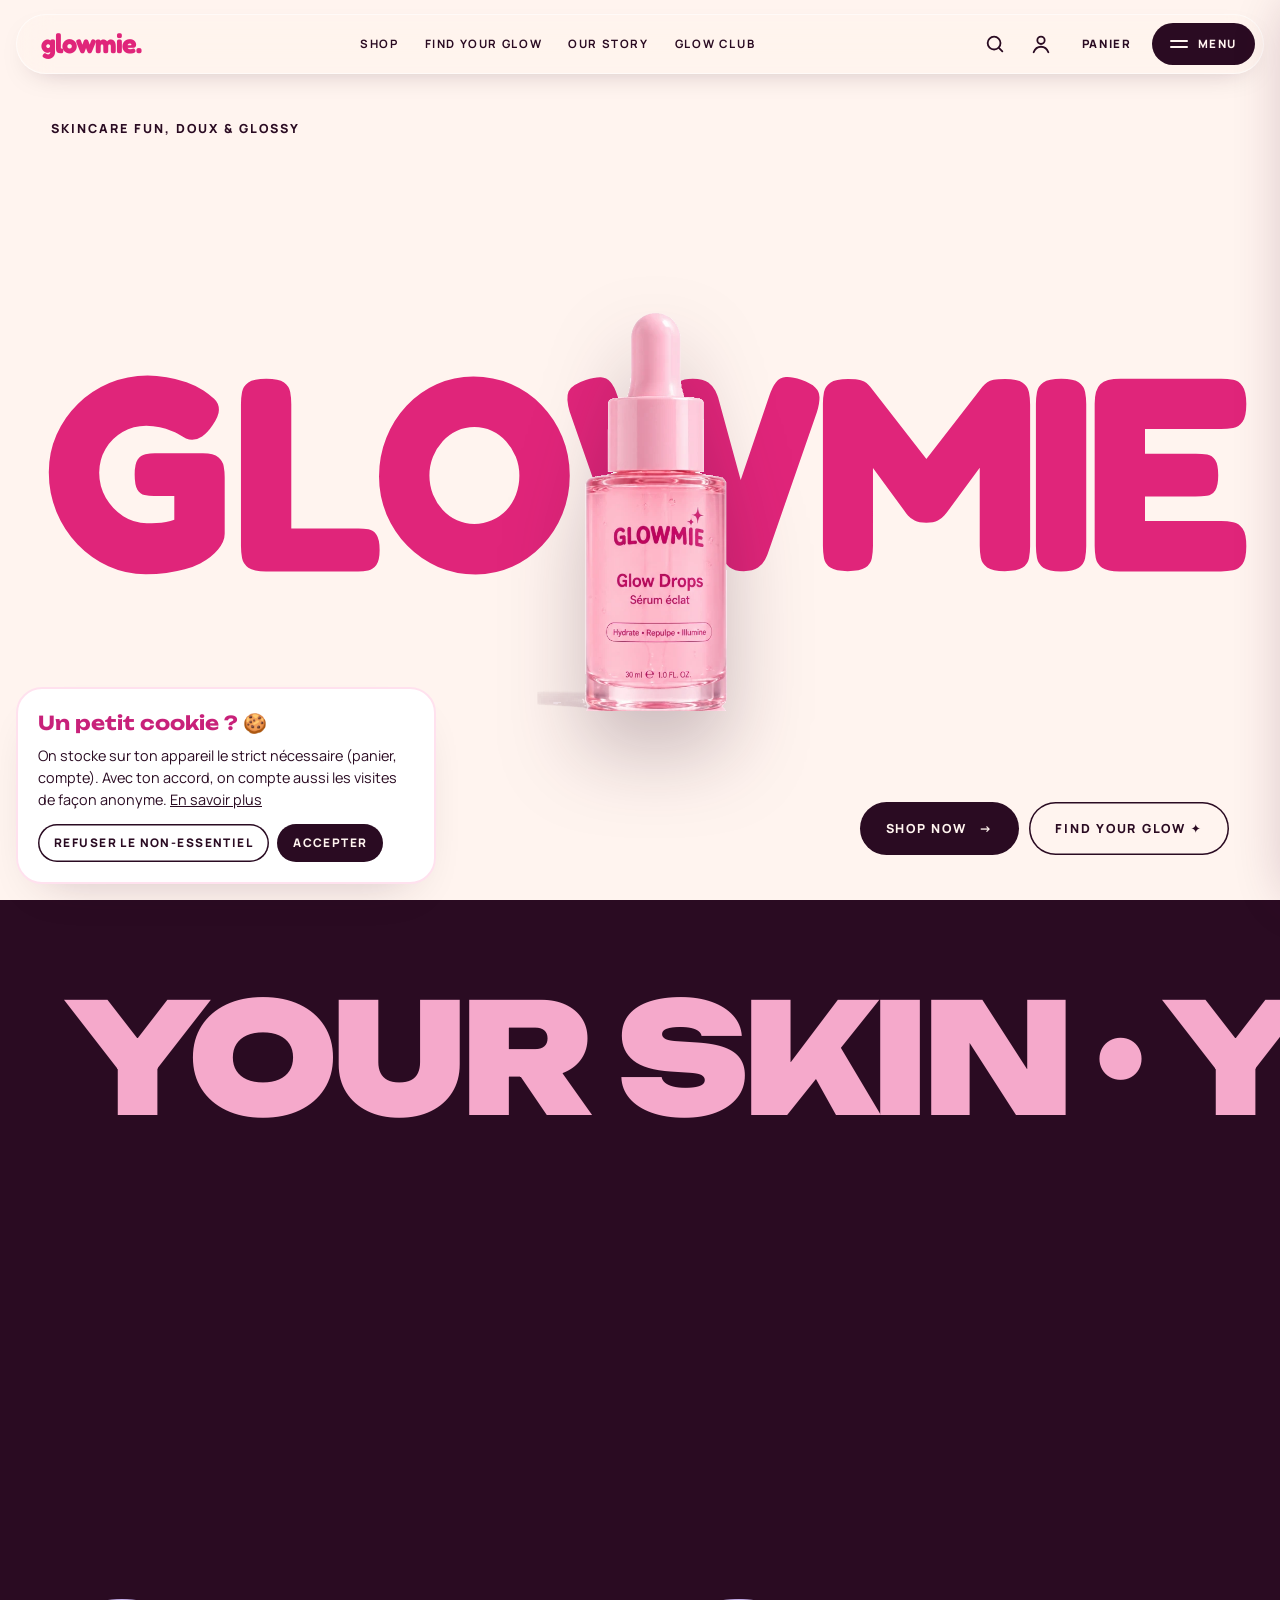
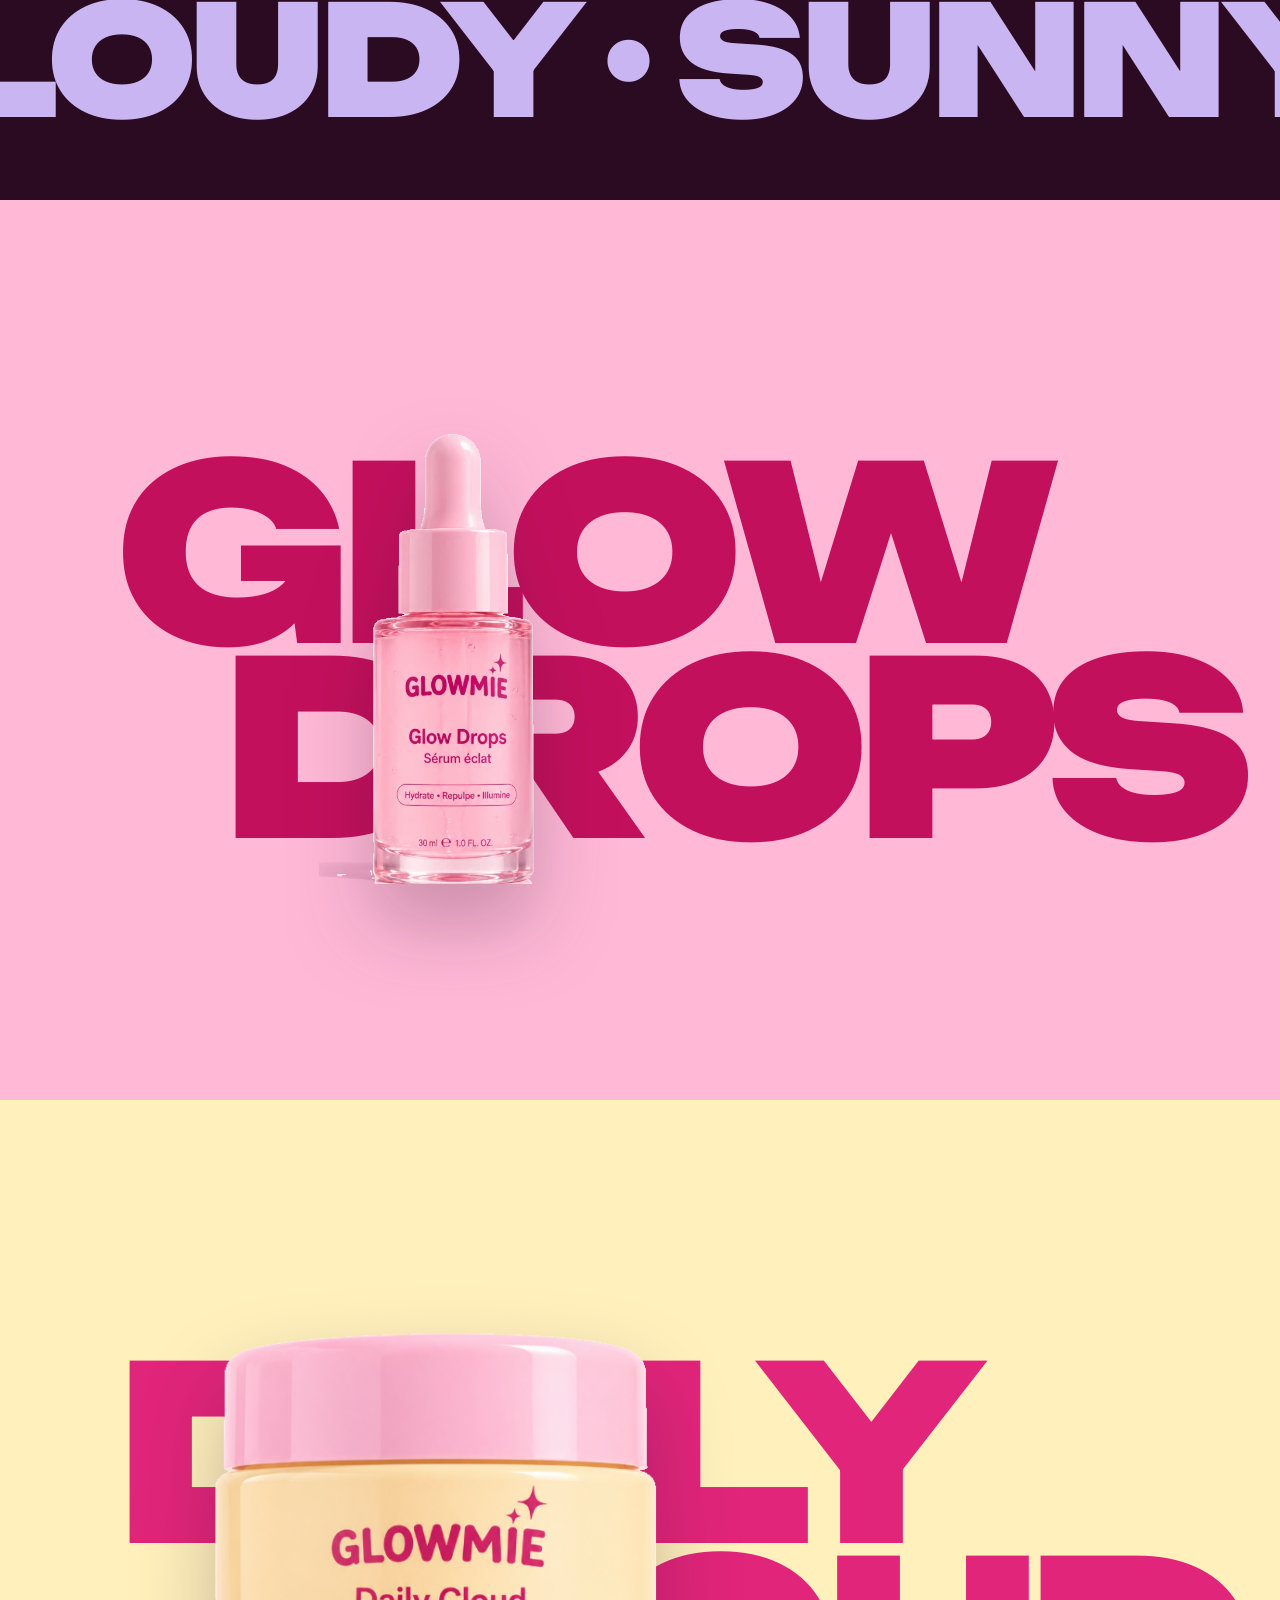
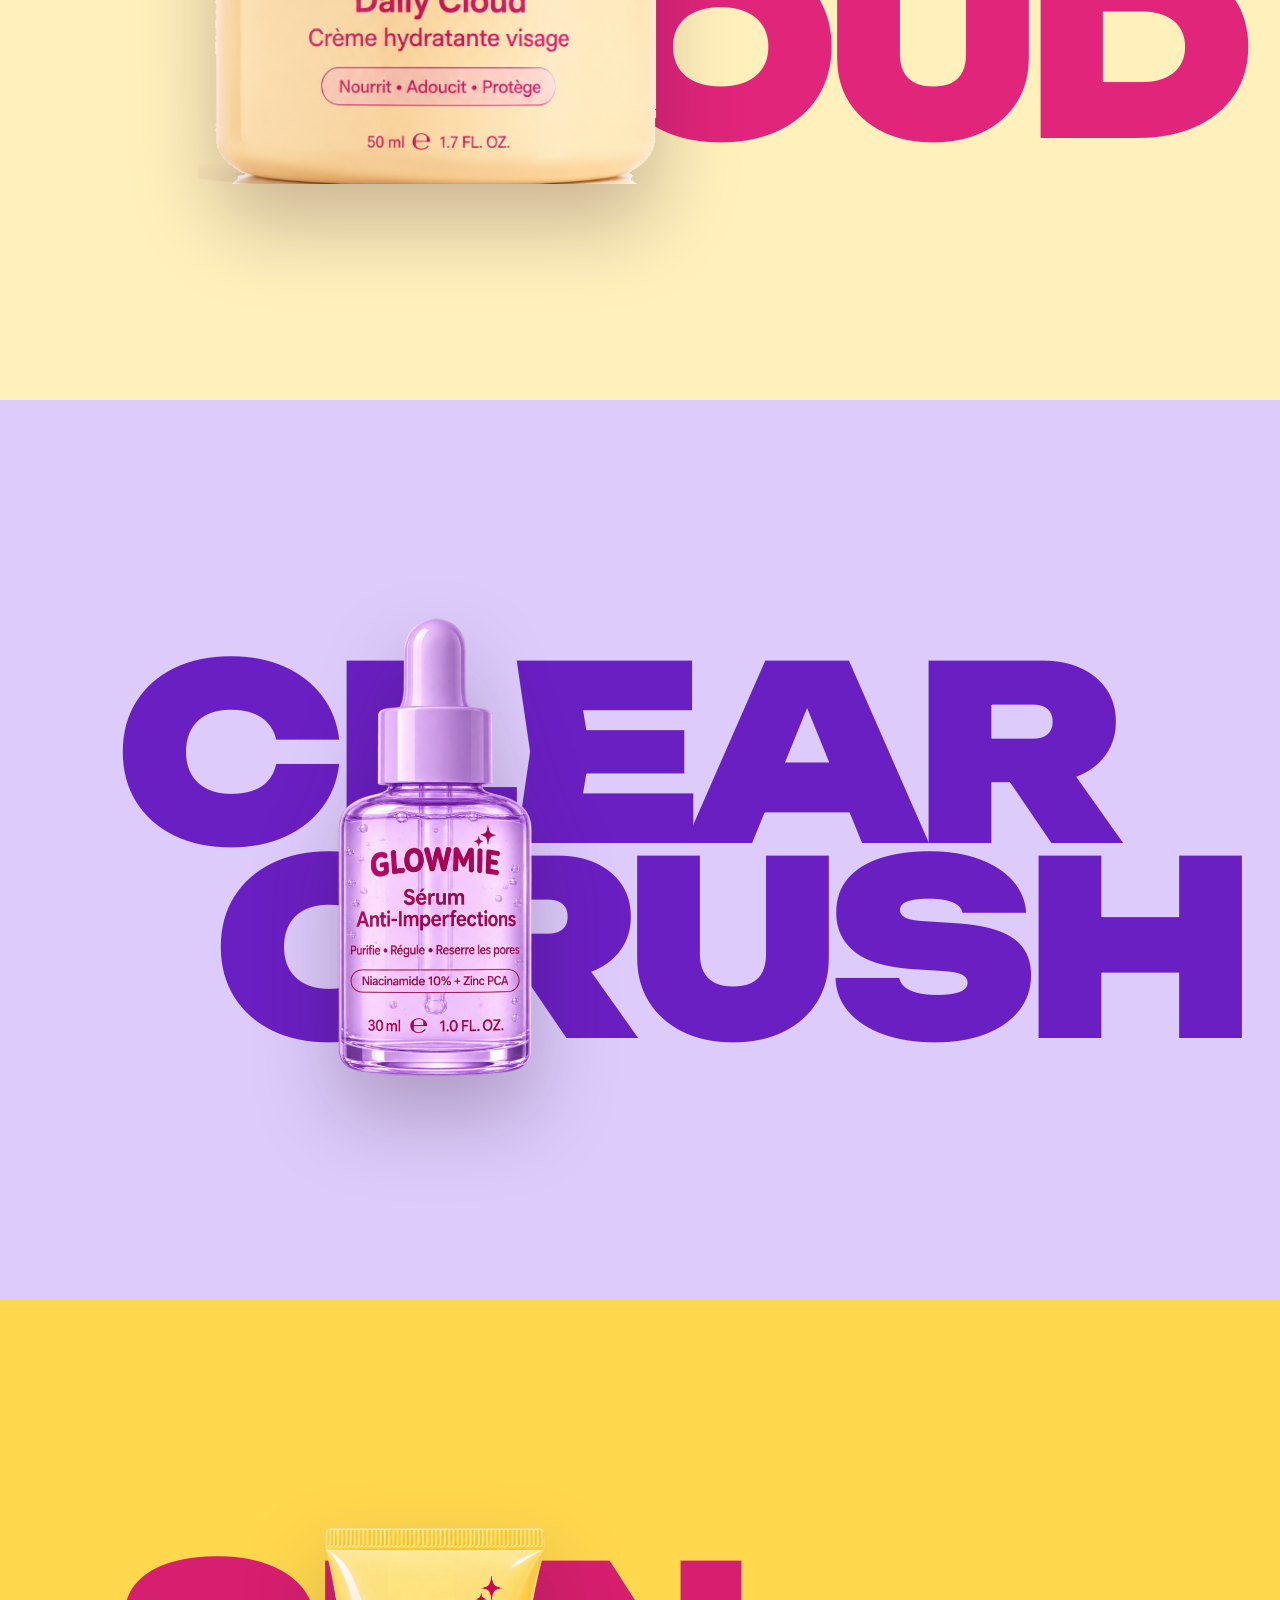
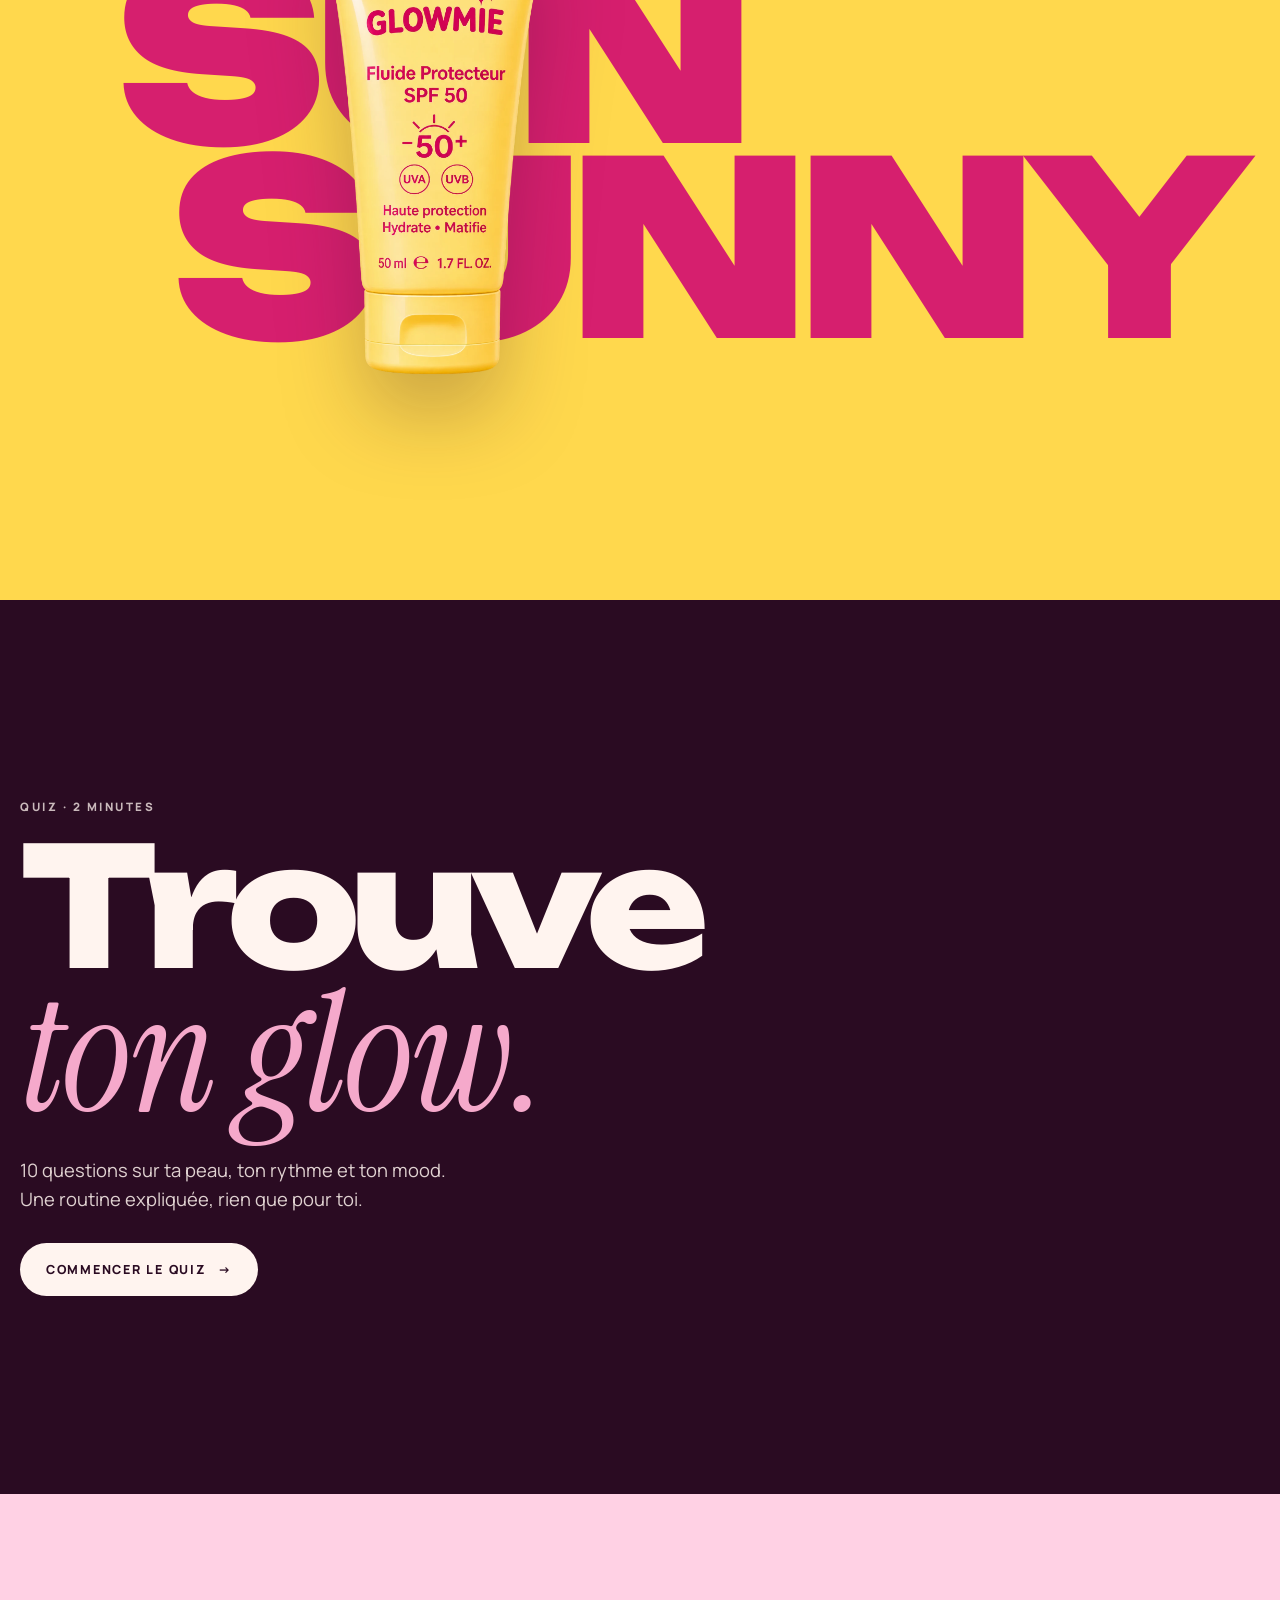
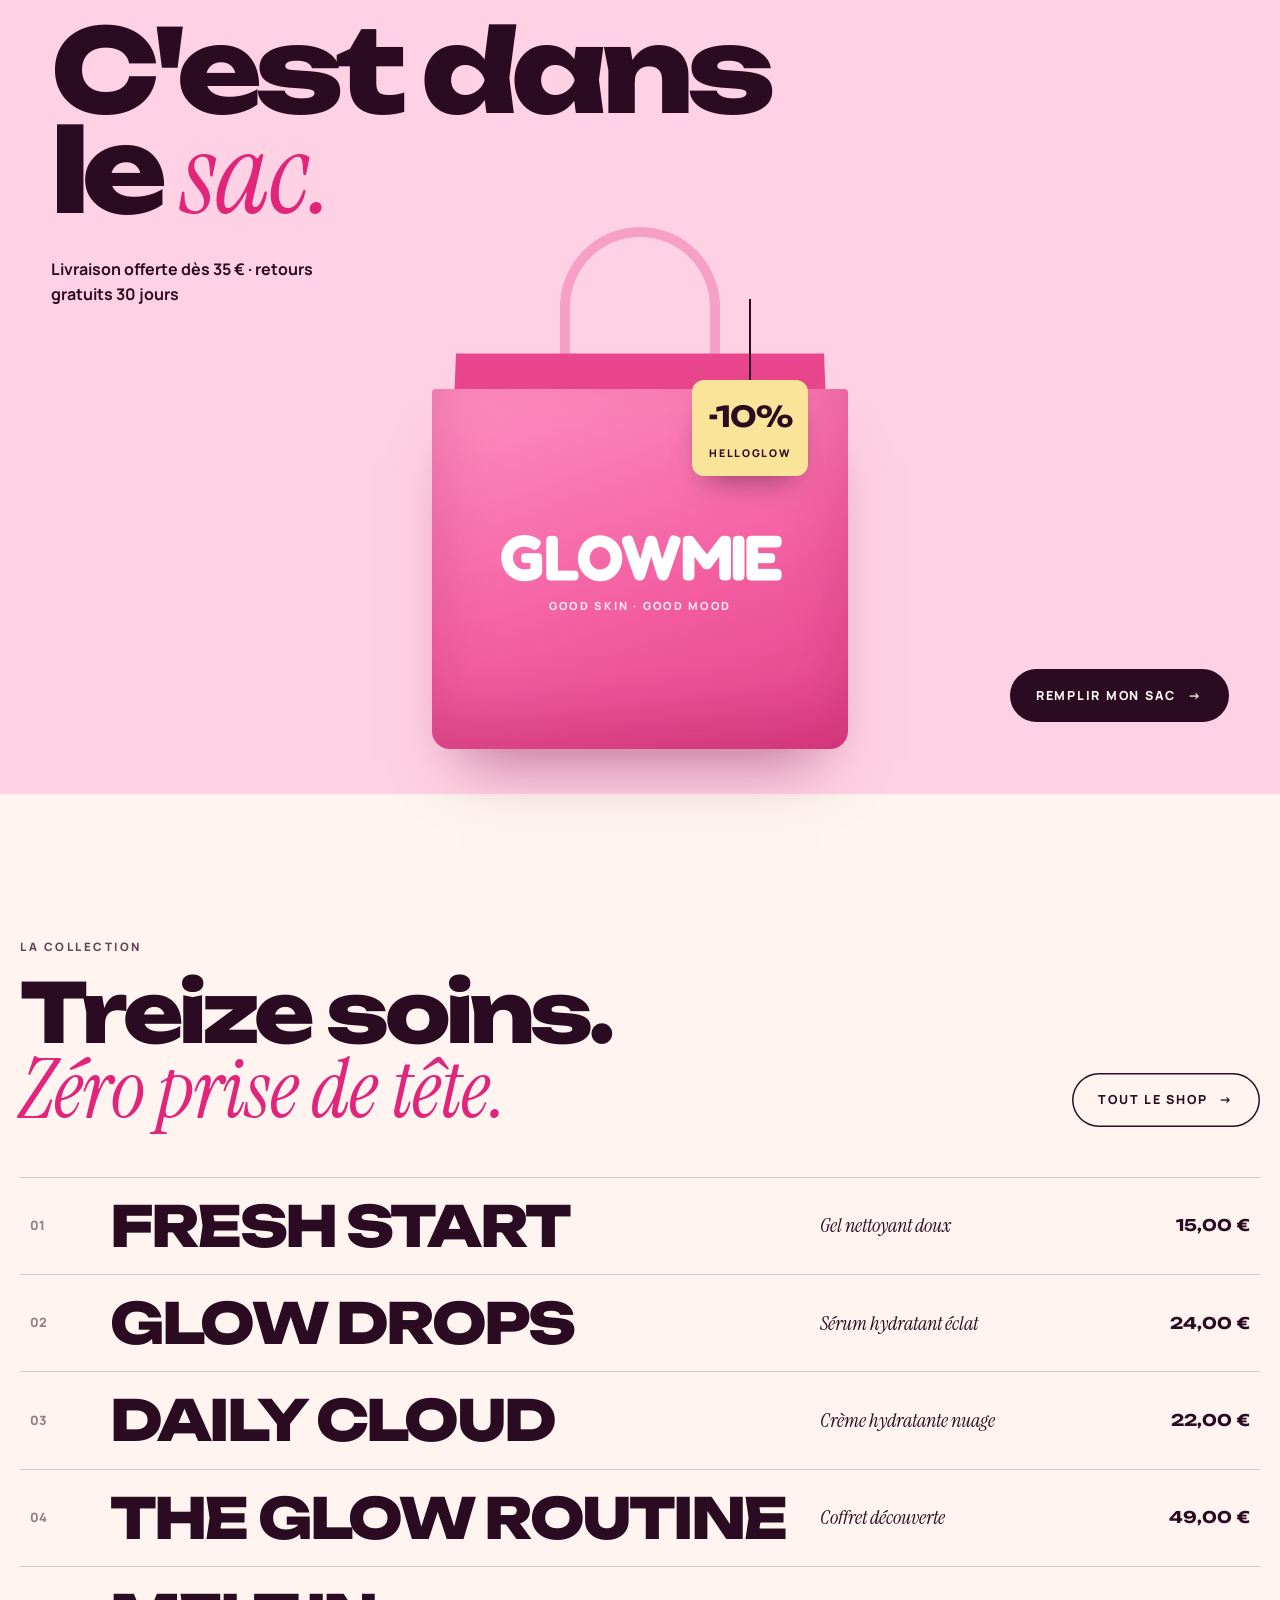
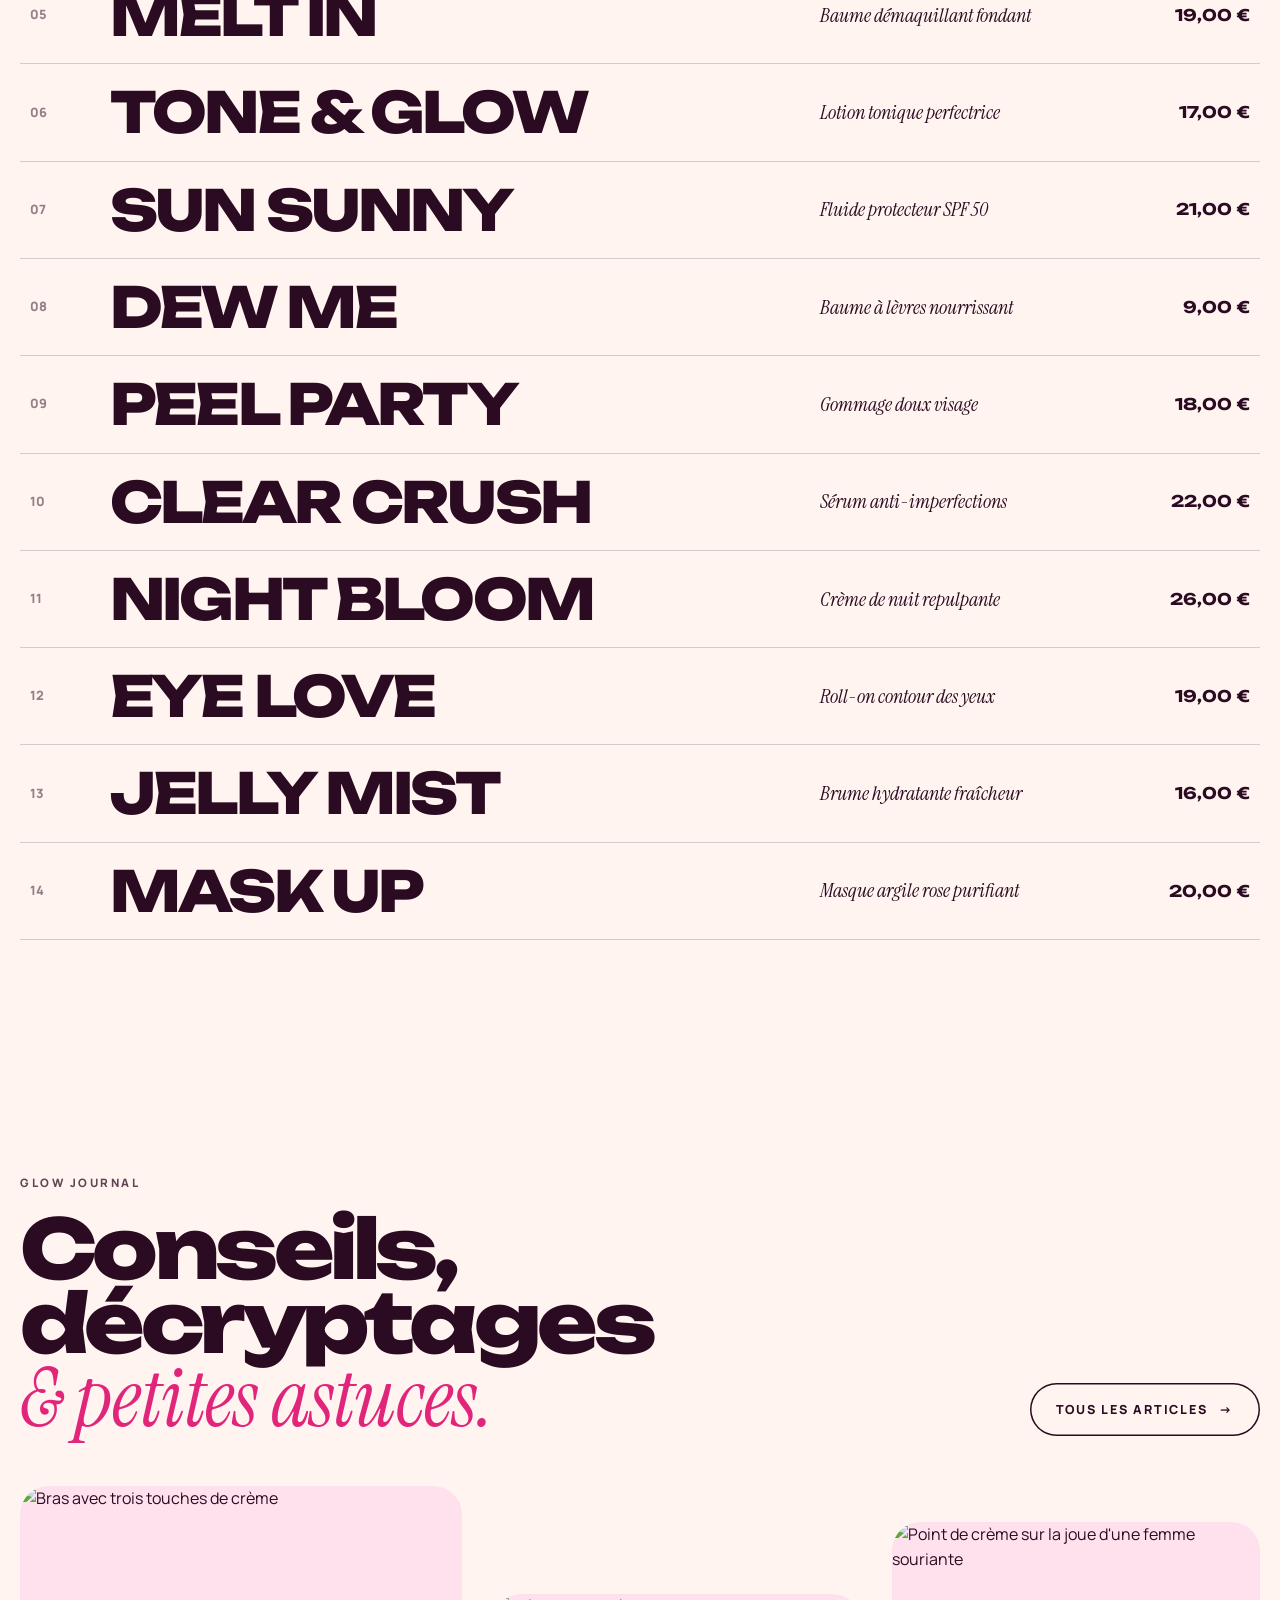
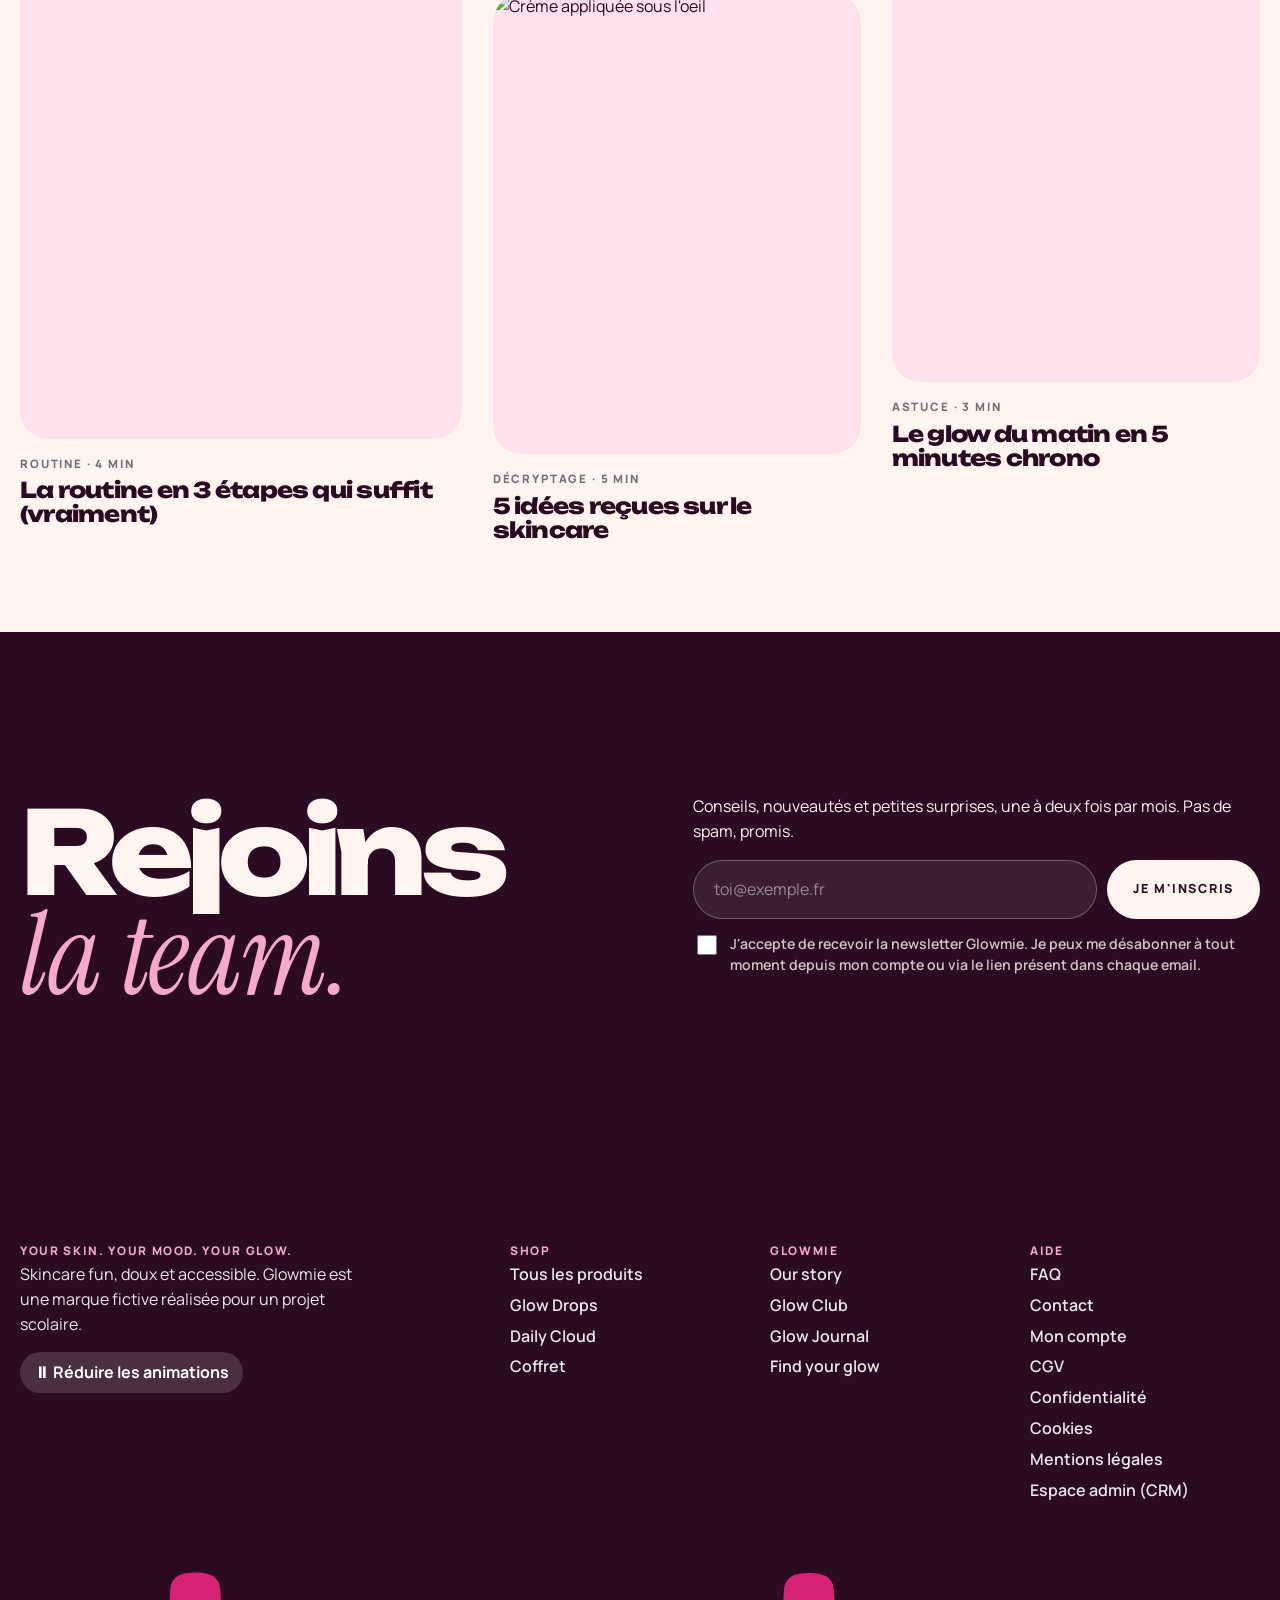
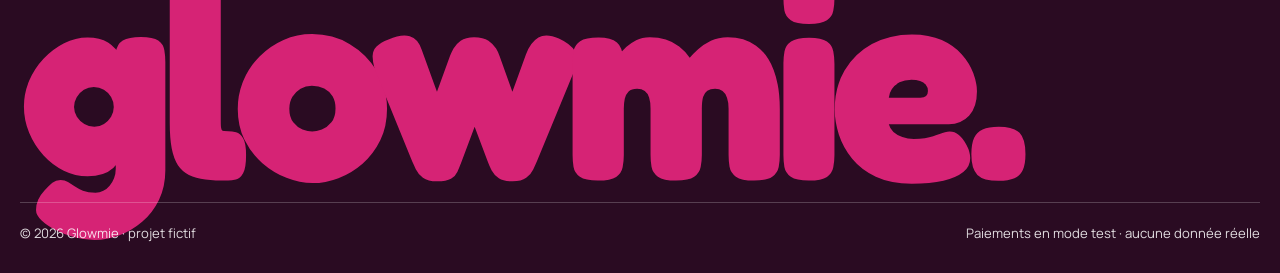
==== commit a3d33c1a: "Site : liens FAQ et Contact dans le menu et le pied de page" ====
--- a/Glowmie/index.html
+++ b/Glowmie/index.html
@@ -36,7 +36,7 @@
   <nav class="mobile-nav" id="mobileNav" aria-label="Menu" aria-hidden="true">
     <button class="close menu-btn" aria-label="Fermer le menu"><span class="menu-label">Fermer</span></button>
     <div class="menu-links">
-      <a href="#/"><small>00</small>Accueil</a><a href="#/shop"><small>01</small>Shop</a><a href="#/quiz"><small>02</small>Find your glow</a><a href="#/story"><small>03</small>Our story</a><a href="#/club"><small>04</small>Glow Club</a><a href="#/journal"><small>05</small>Journal</a><a href="#/compte"><small>06</small>Mon compte</a>
+      <a href="#/"><small>00</small>Accueil</a><a href="#/shop"><small>01</small>Shop</a><a href="#/quiz"><small>02</small>Find your glow</a><a href="#/story"><small>03</small>Our story</a><a href="#/club"><small>04</small>Glow Club</a><a href="#/journal"><small>05</small>Journal</a><a href="#/faq"><small>06</small>FAQ</a><a href="#/contact"><small>07</small>Contact</a><a href="#/compte"><small>08</small>Mon compte</a>
     </div>
     <div class="menu-aside"><p>Livraison offerte dès 35 €<br>Code <b>HELLOGLOW</b> · -10 % sur ta première commande</p><img src="assets/packshots/glow-drops.png" alt="" class="menu-pack"></div>
   </nav>
@@ -46,11 +46,11 @@
   <footer class="footer">
     <div class="wrap">
       <div class="footer-grid">
-        <div><h4>Your skin. Your mood. Your glow.</h4><p style="max-width:36ch;opacity:.9">Skincare fun, doux et accessible pour les 18–28 ans. Glowmie est une marque fictive réalisée pour un projet scolaire.</p>
+        <div><h4>Your skin. Your mood. Your glow.</h4><p style="max-width:36ch;opacity:.9">Skincare fun, doux et accessible. Glowmie est une marque fictive réalisée pour un projet scolaire.</p>
           <button class="motion-toggle" id="motionToggle"></button></div>
         <div><h4>Shop</h4><a href="#/shop">Tous les produits</a><a href="#/produit/glow-drops">Glow Drops</a><a href="#/produit/daily-cloud">Daily Cloud</a><a href="#/produit/glow-routine">Coffret</a></div>
         <div><h4>Glowmie</h4><a href="#/story">Our story</a><a href="#/club">Glow Club</a><a href="#/journal">Glow Journal</a><a href="#/quiz">Find your glow</a></div>
-        <div><h4>Aide</h4><a href="#/compte">Mon compte</a><a href="#/legal/cgv">CGV</a><a href="#/legal/confidentialite">Confidentialité</a><a href="#/legal/cookies">Cookies</a><a href="#/legal/mentions">Mentions légales</a><a href="admin.html">Espace admin (CRM)</a></div>
+        <div><h4>Aide</h4><a href="#/faq">FAQ</a><a href="#/contact">Contact</a><a href="#/compte">Mon compte</a><a href="#/legal/cgv">CGV</a><a href="#/legal/confidentialite">Confidentialité</a><a href="#/legal/cookies">Cookies</a><a href="#/legal/mentions">Mentions légales</a><a href="admin.html">Espace admin (CRM)</a></div>
       </div>
       <span class="logo" aria-hidden="true">glowmie.</span>
       <div class="legal-row"><span>© 2026 Glowmie · projet fictif</span><span>Paiements en mode test · aucune donnée réelle</span></div>
--- a/Glowmie/css/da.css
+++ b/Glowmie/css/da.css
@@ -322,3 +322,15 @@
   .hero-foot { bottom: 4vh; }
   .wordmark { top: 30%; }
 }
+
+/* FAQ & contact */
+.faq-wrap { width: min(1440px, 100% - 40px); max-width: none; padding-top: 10px; }
+.faq-wrap > * { max-width: 900px; }
+.faq-group { margin-bottom: 34px; }
+.faq-group h2 { font-size: clamp(1.6rem, 4vw, 2.4rem); color: var(--plum); text-transform: uppercase; letter-spacing: -.03em; margin: 0 0 6px; }
+.faq-group summary { gap: 16px; }
+.faq-group details p { margin: 0; }
+.contact-wrap textarea, .contact-wrap select { width: 100%; }
+.contact-side { display: grid; gap: 16px; }
+.confirm-panel { text-align: center; padding: 40px 24px; }
+.confirm-panel .big-heart { font-size: 4rem; display: inline-block; }
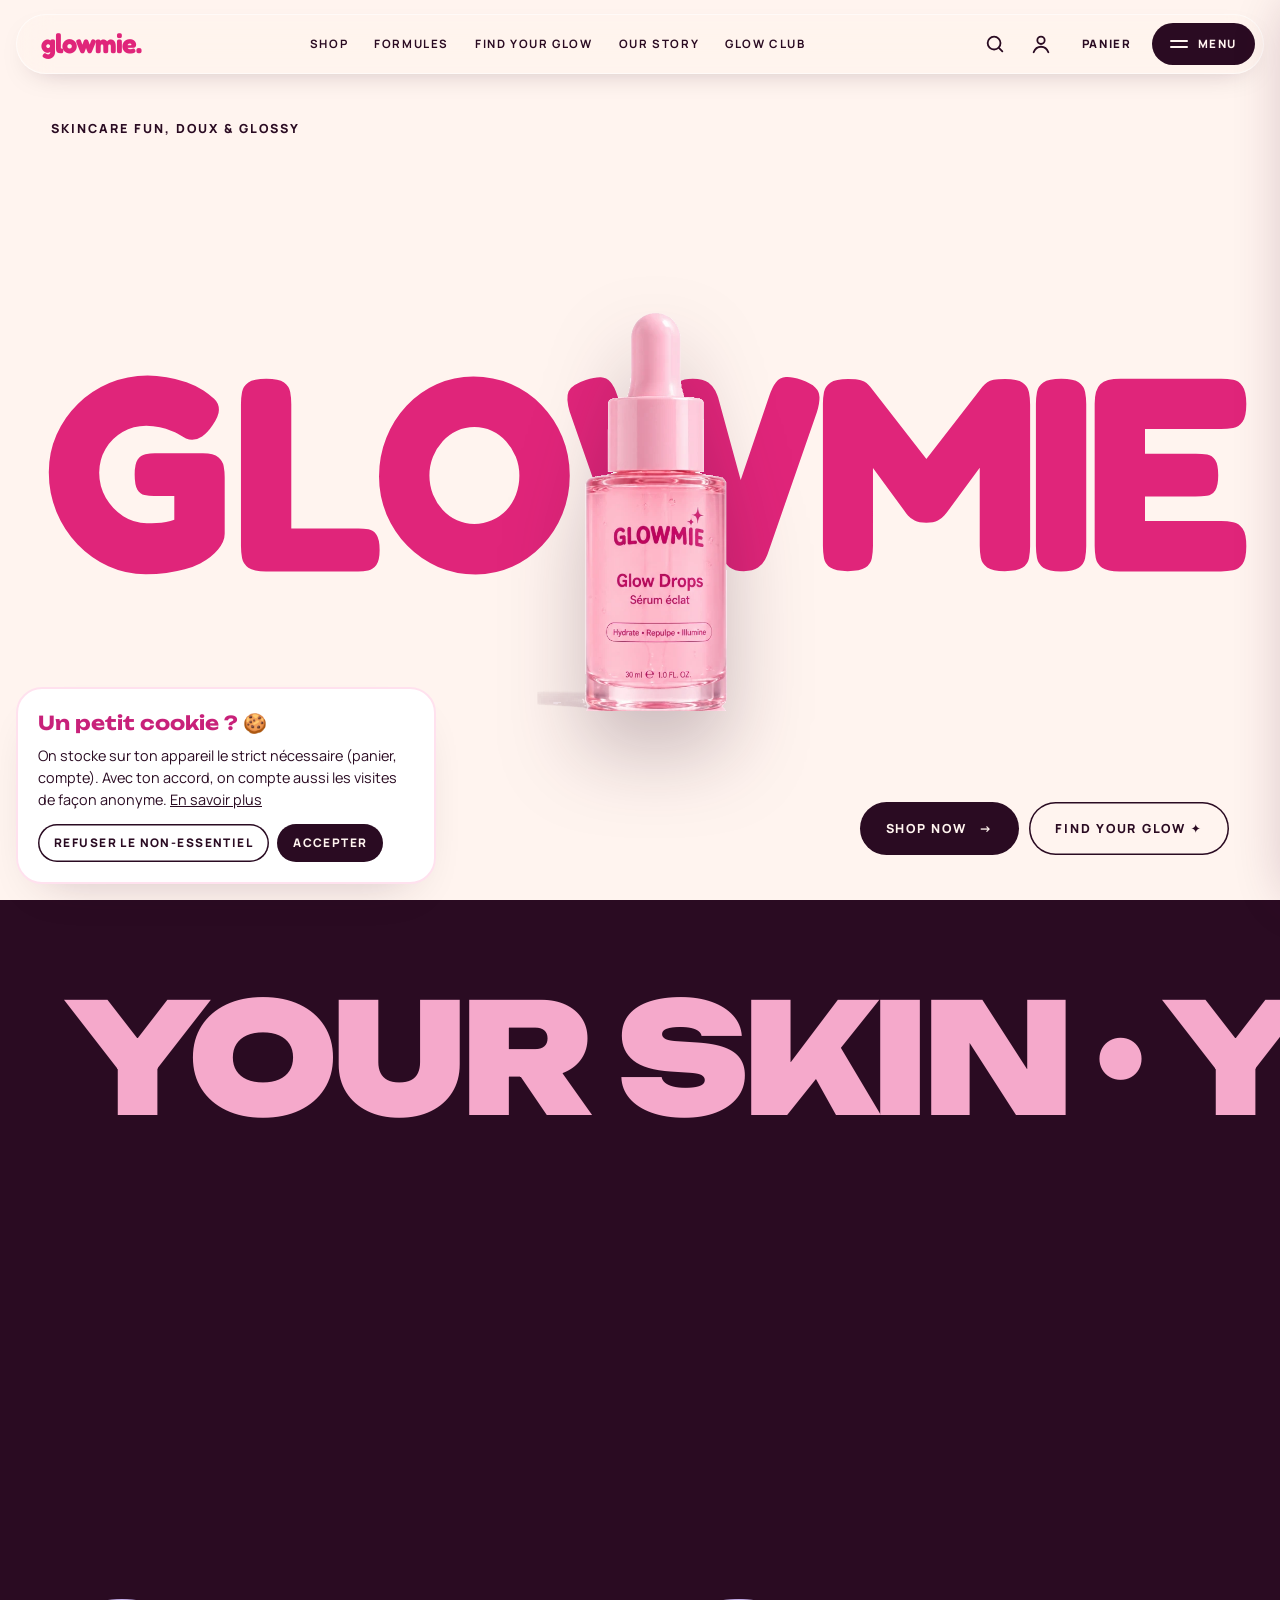
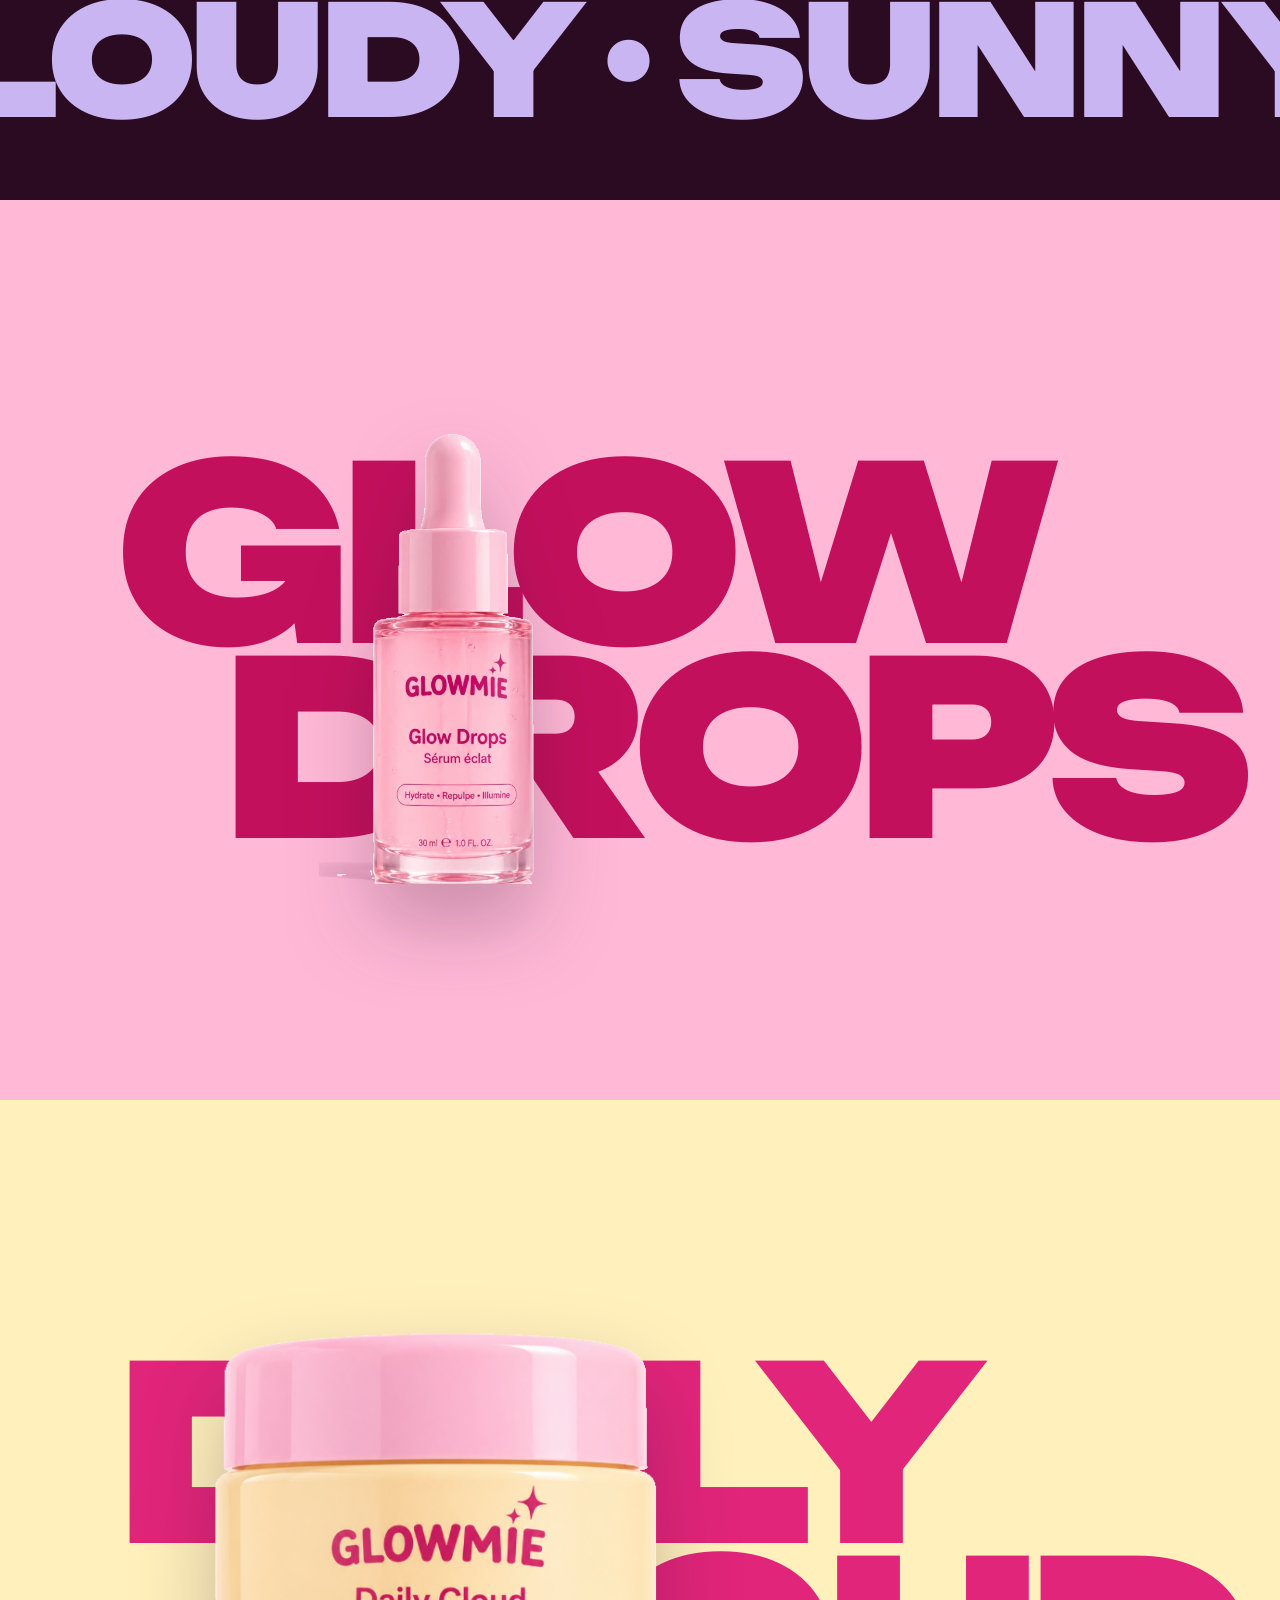
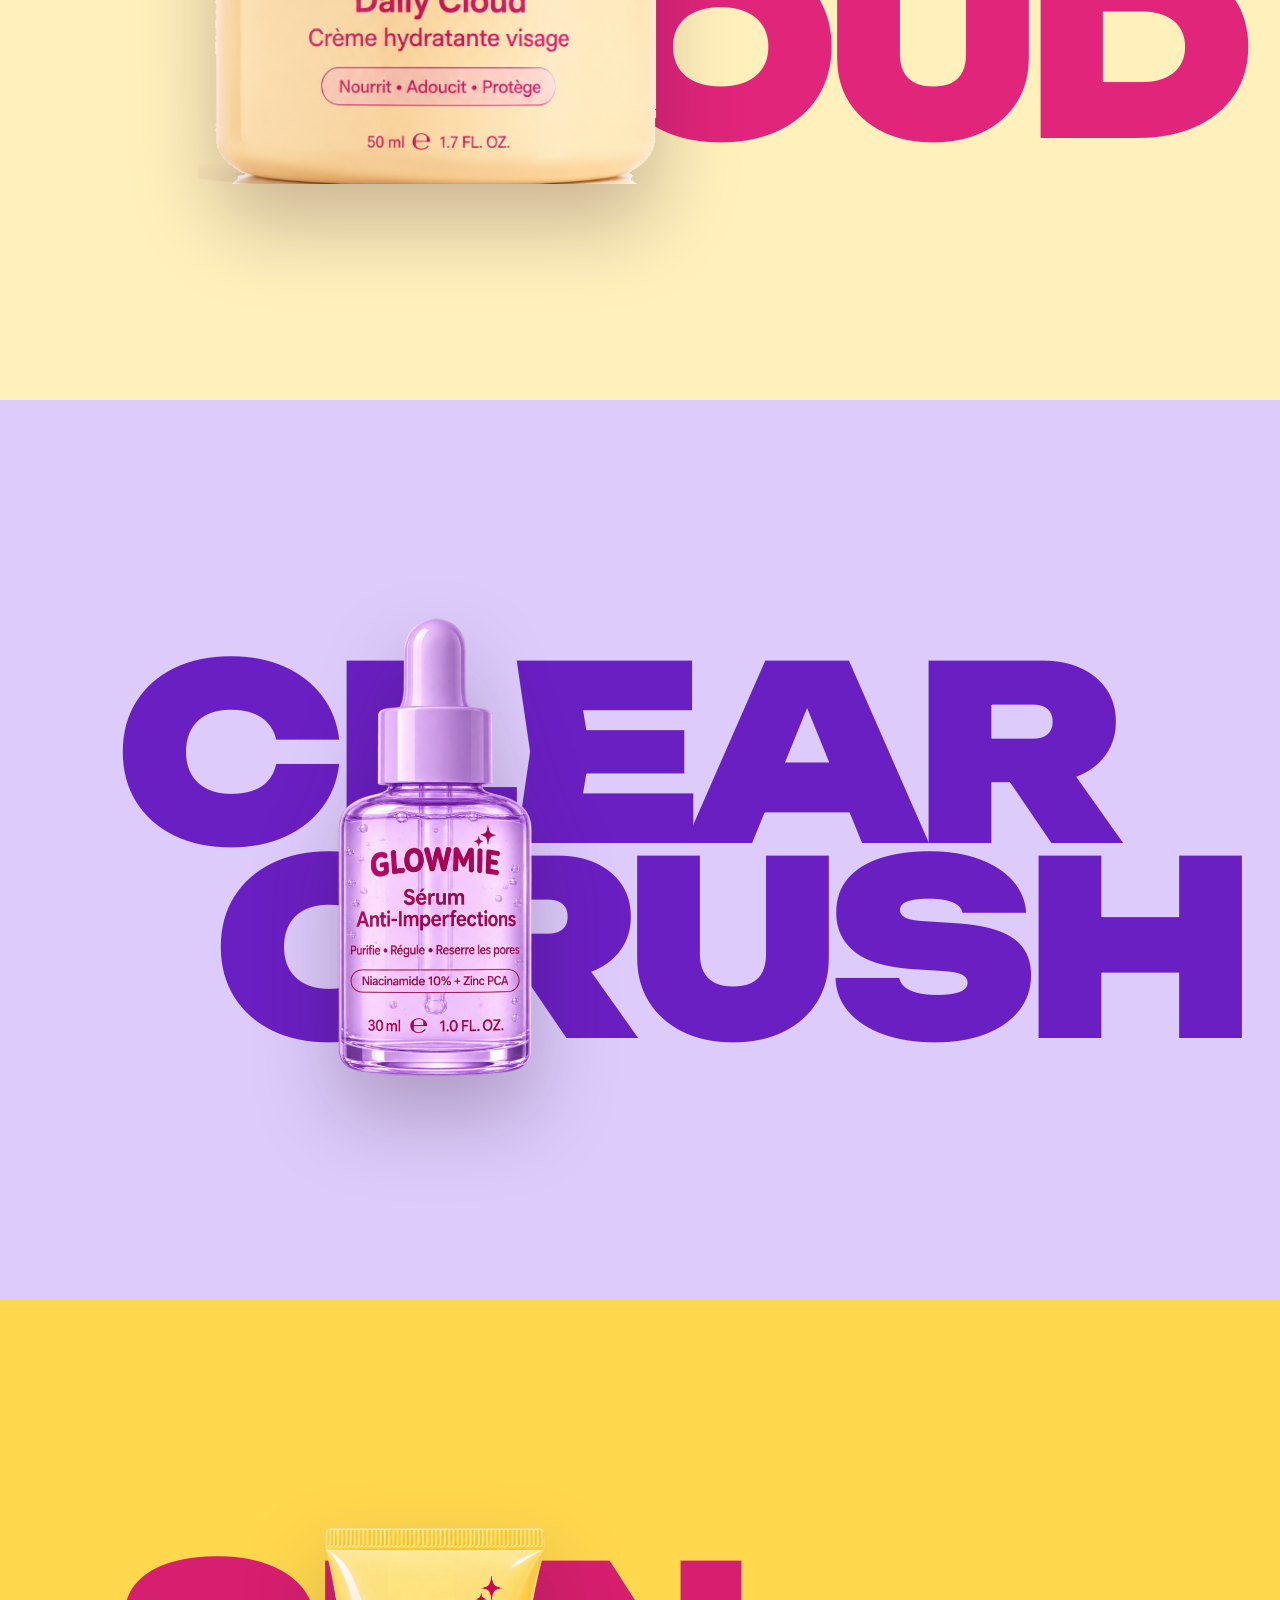
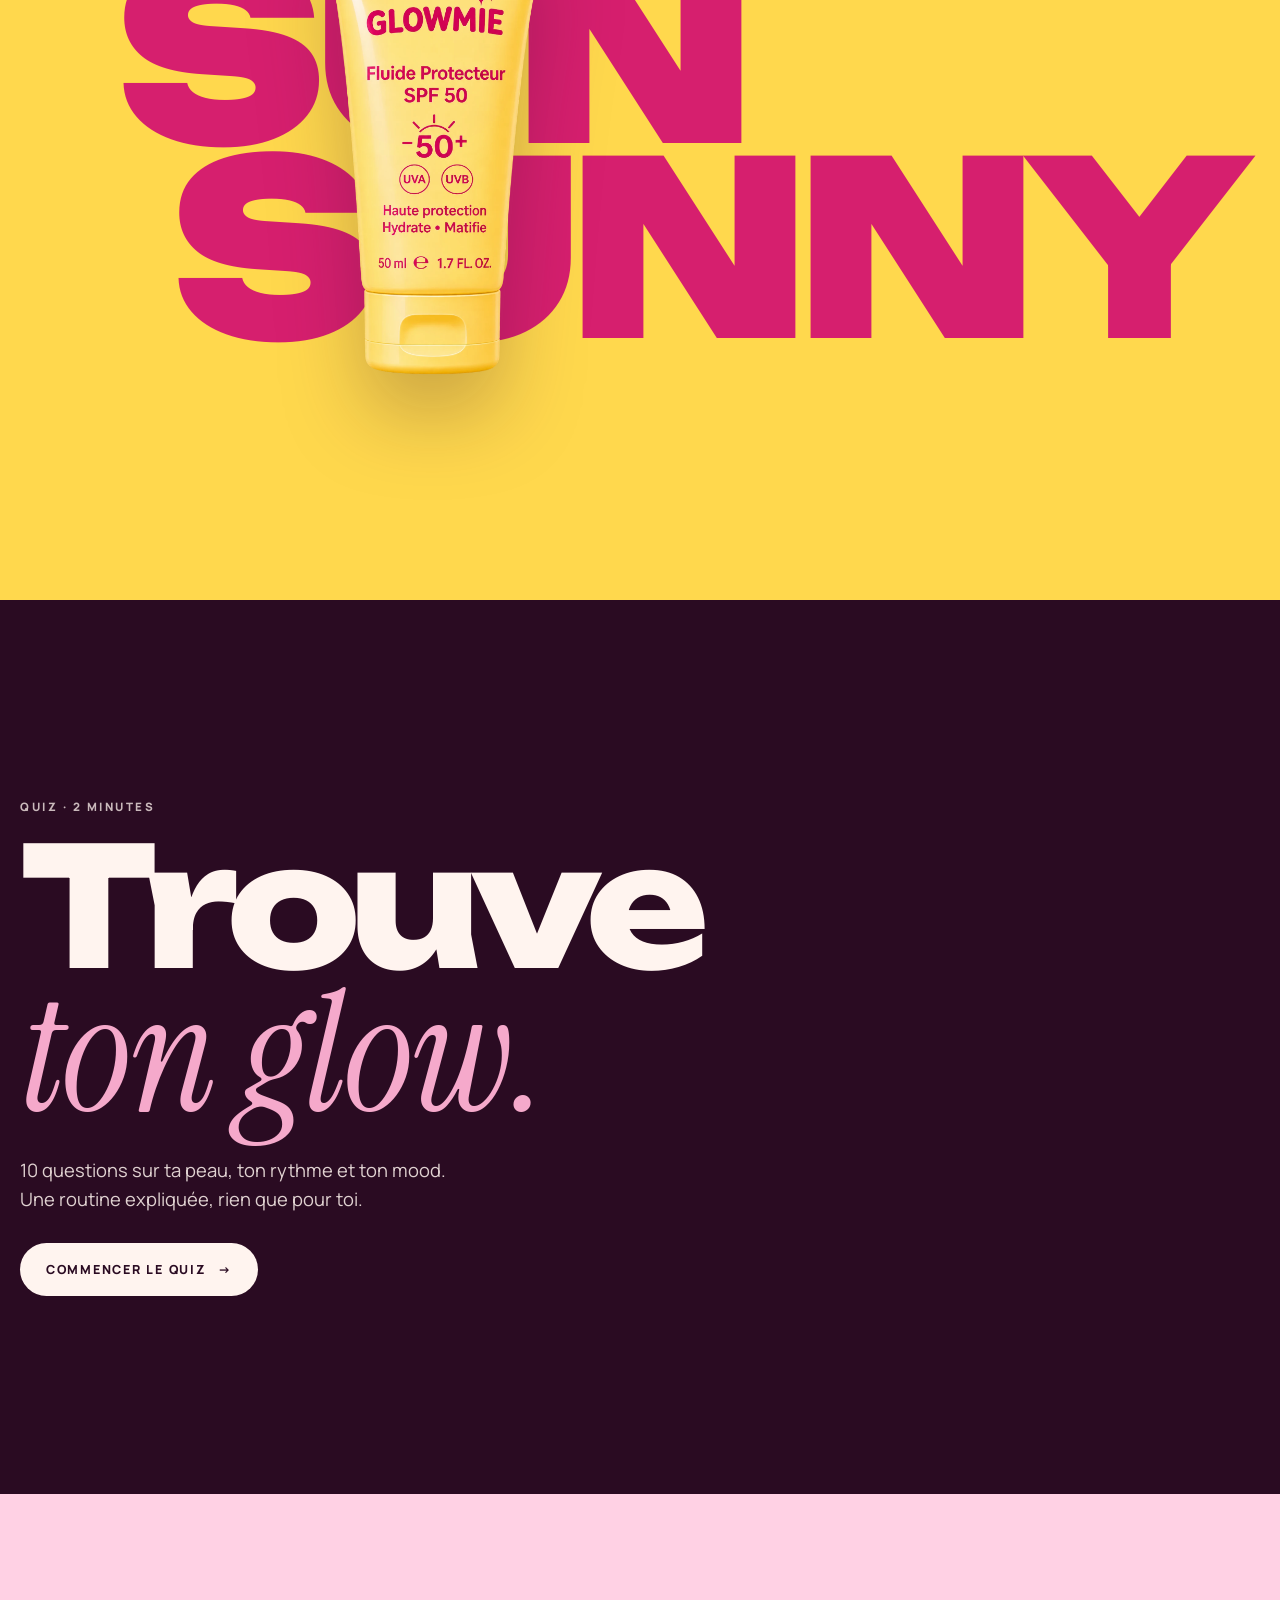
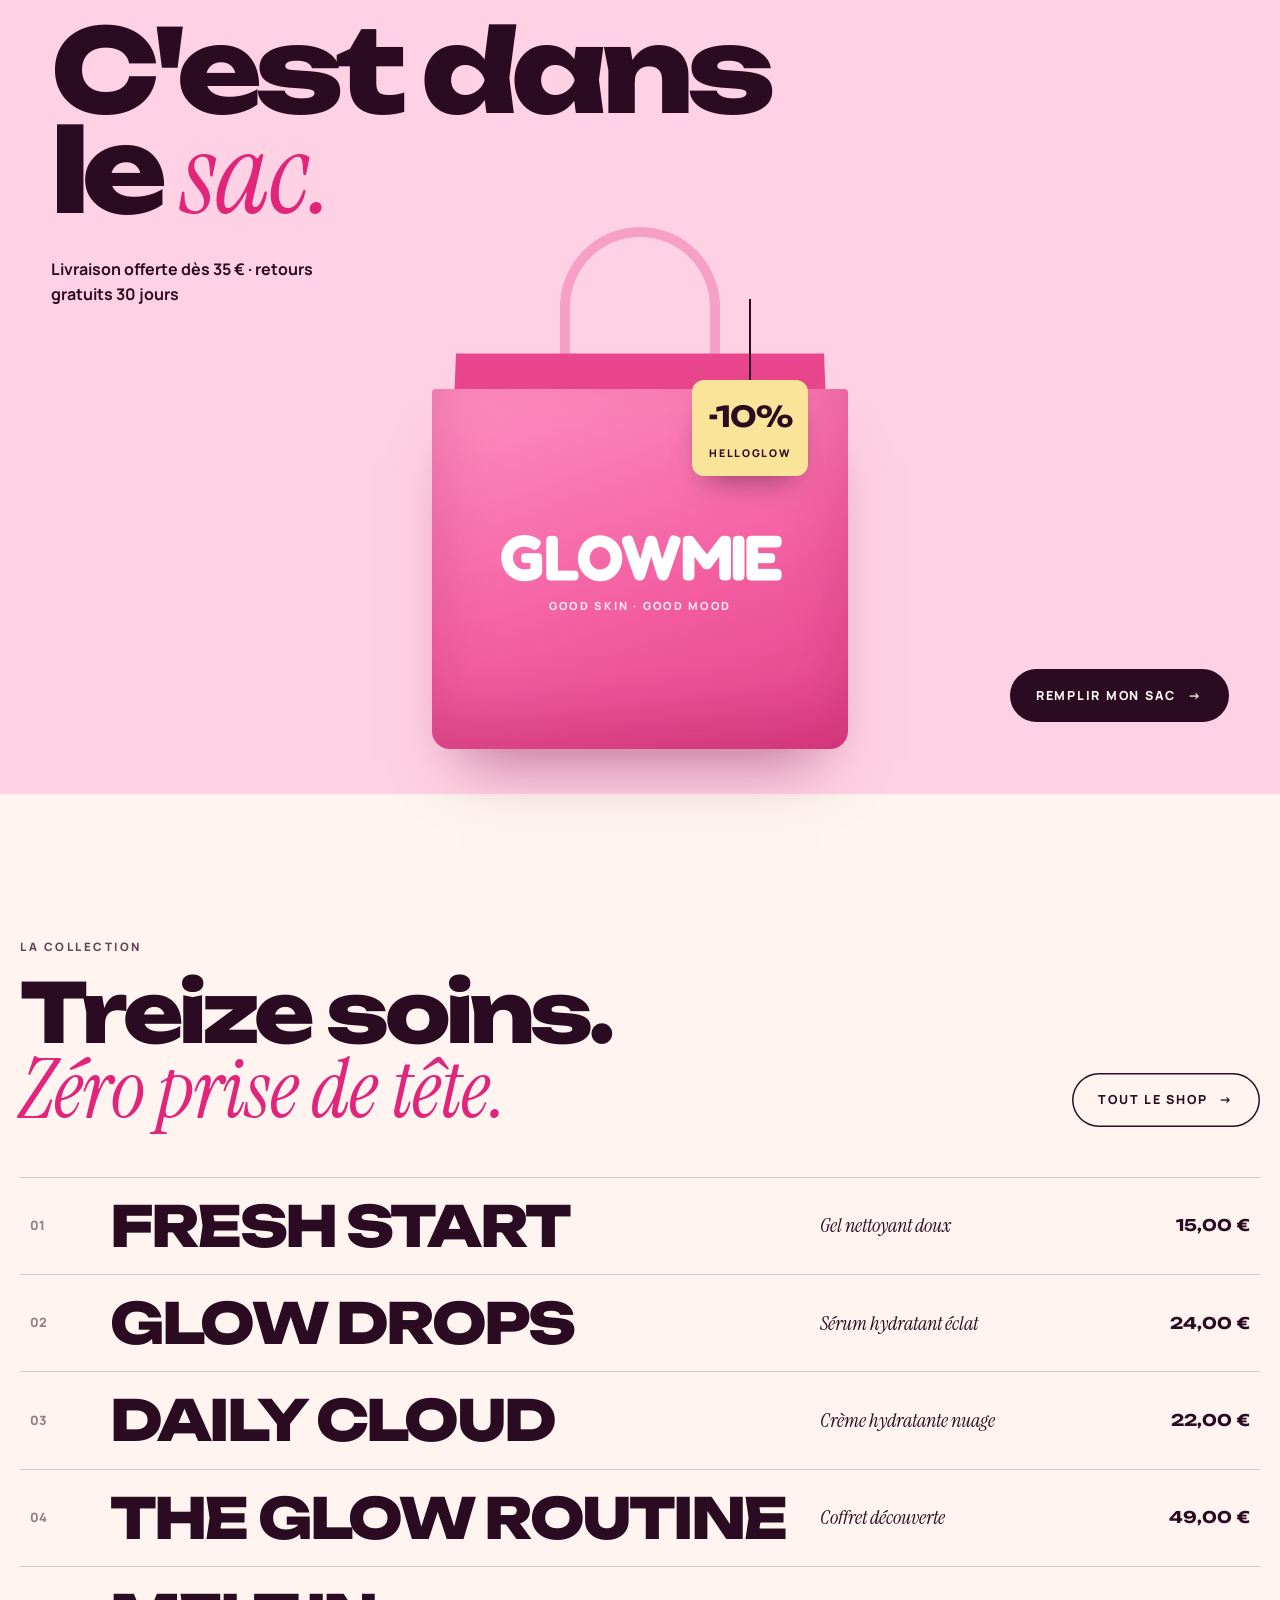
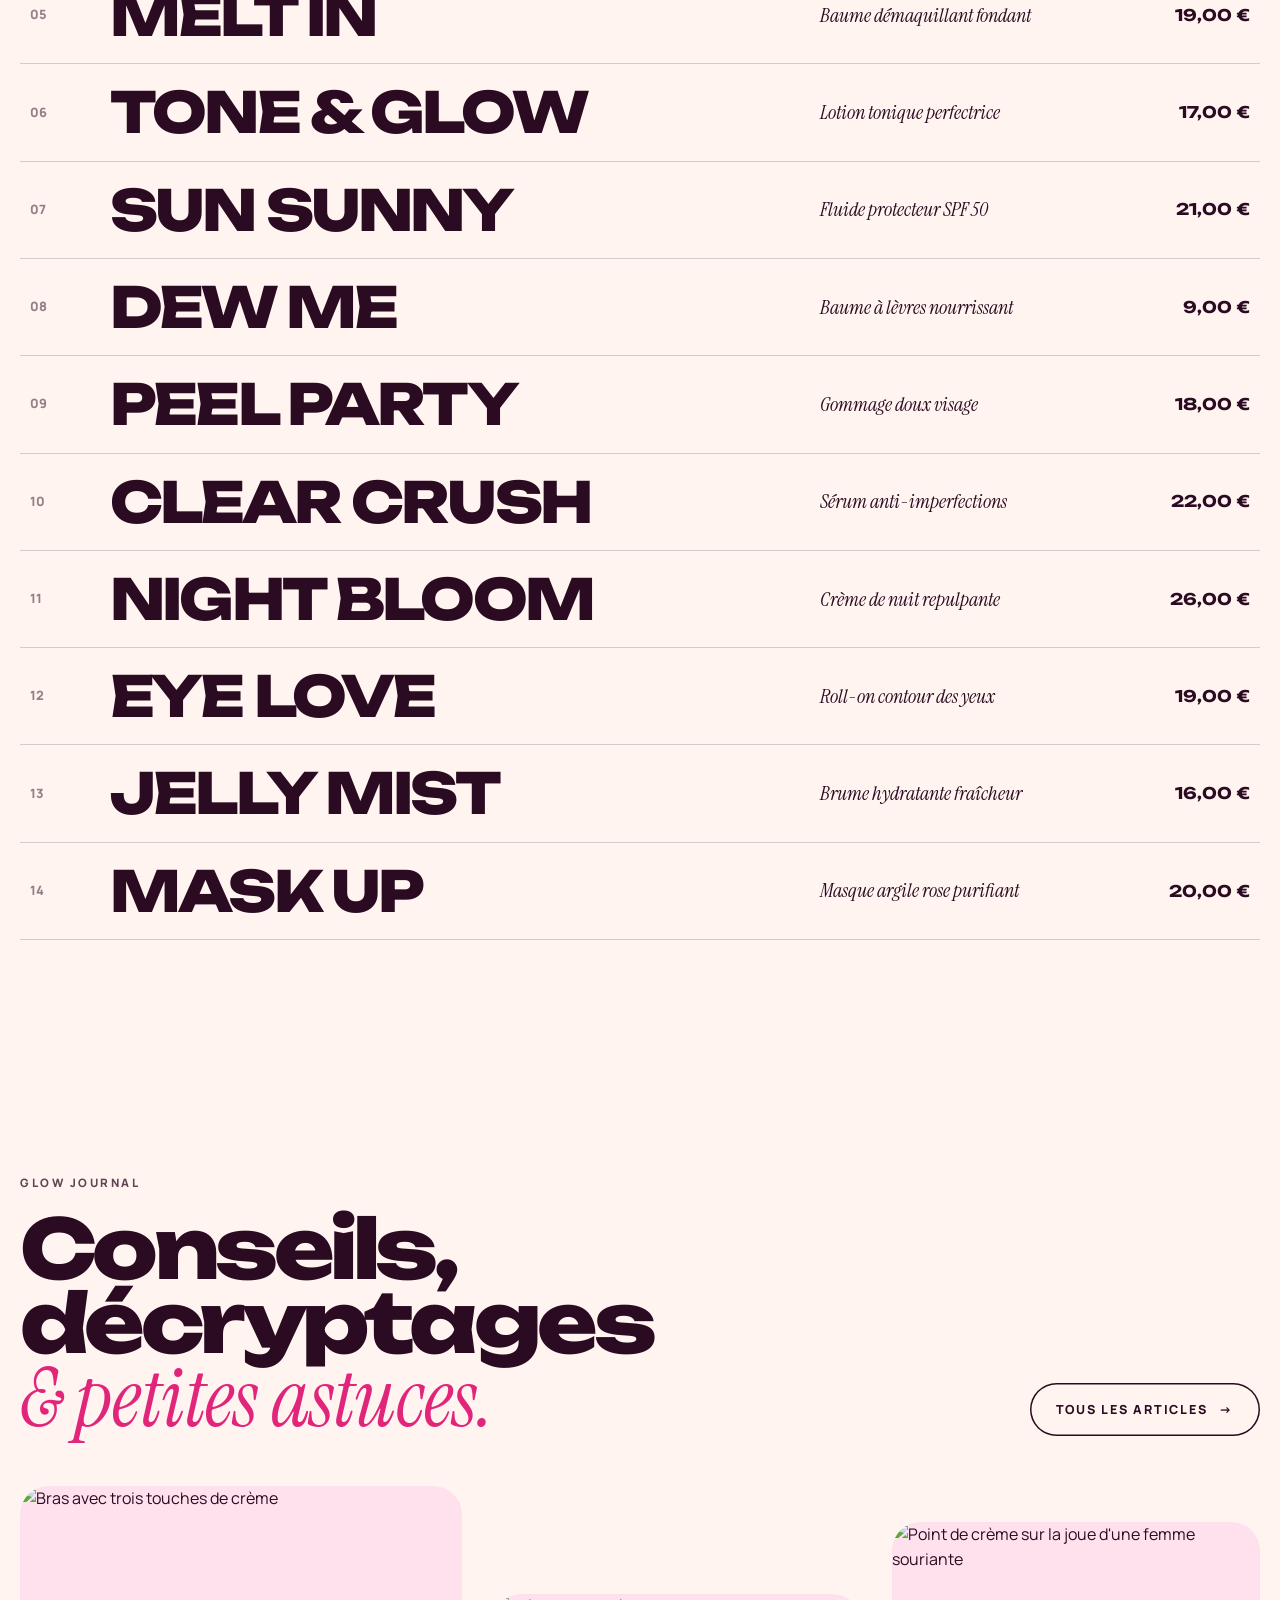
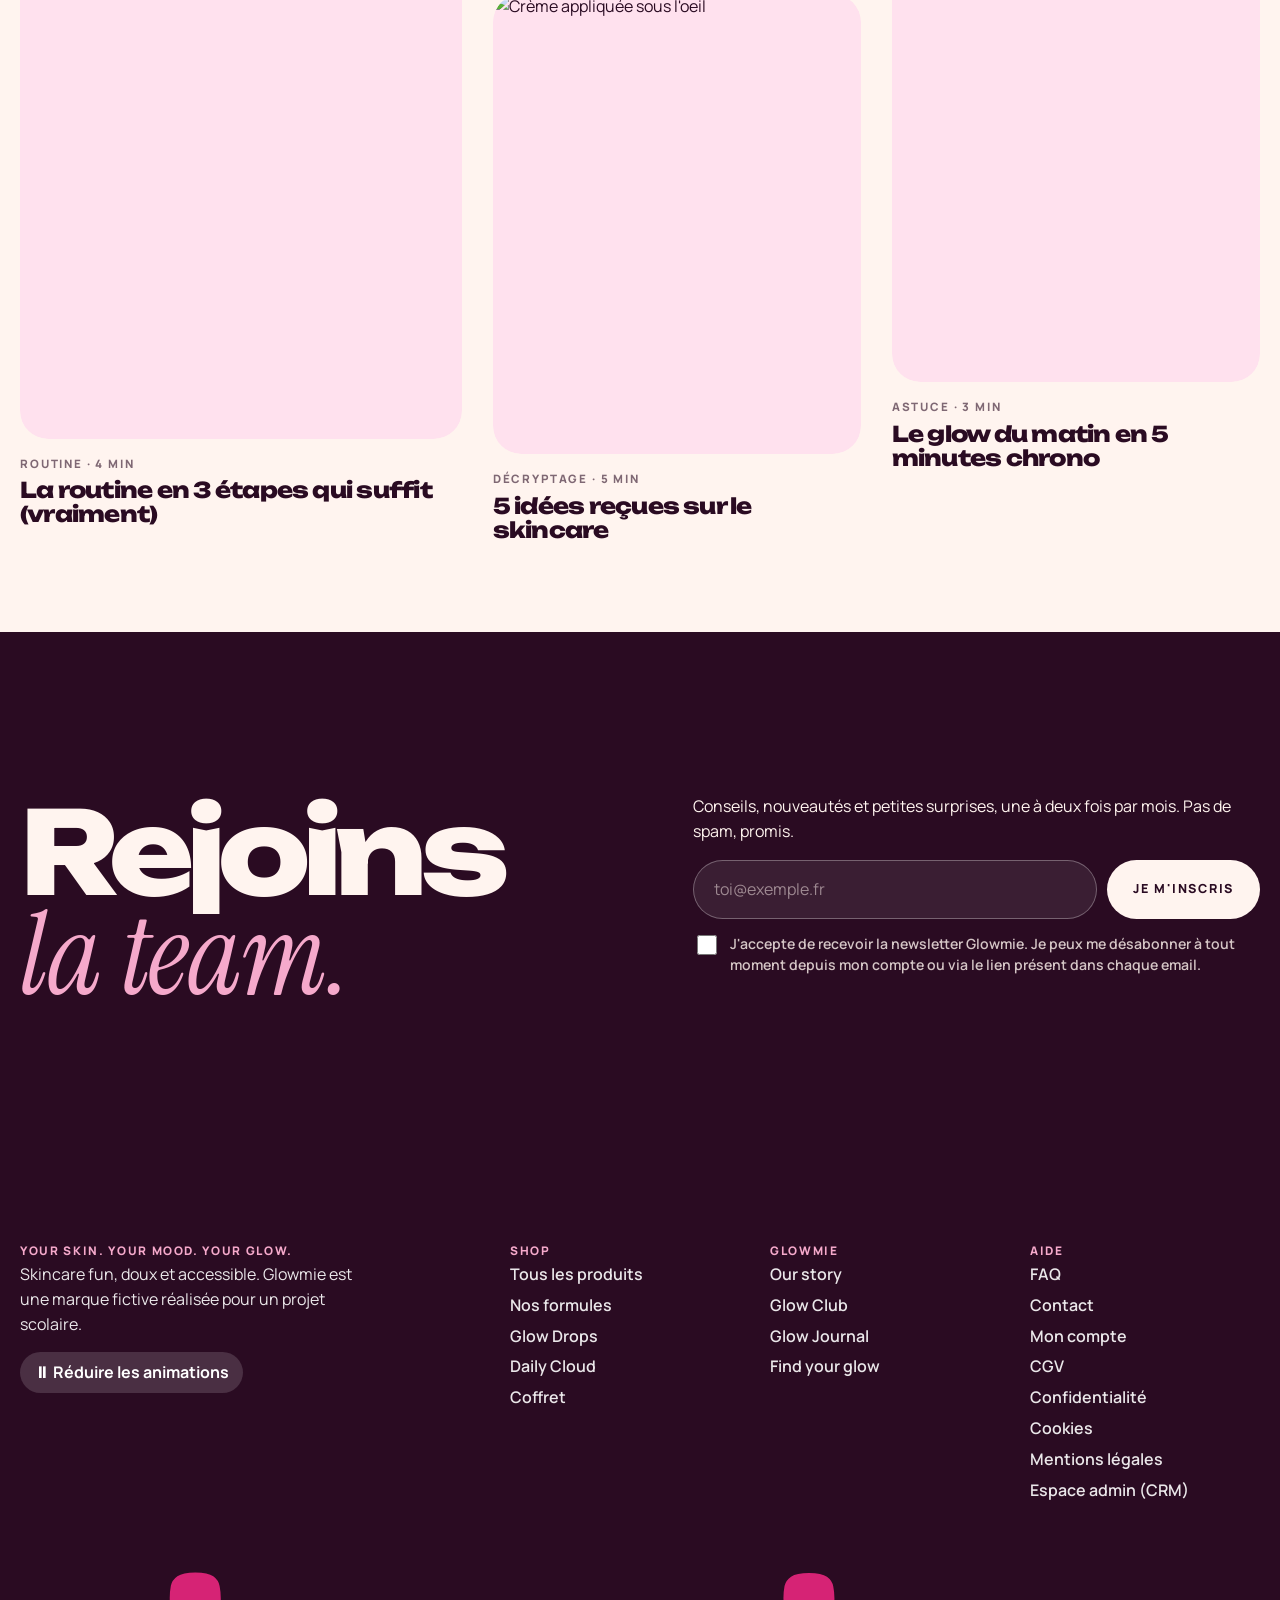
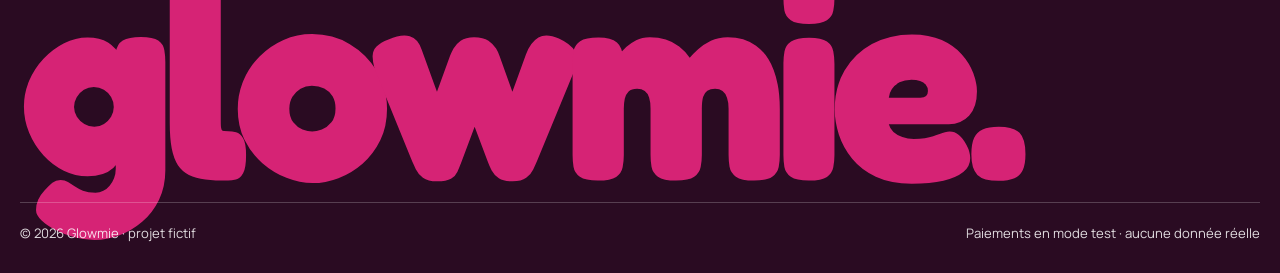
==== commit 943af6de: "Site : lien Formules dans le menu et le pied de page" ====
--- a/Glowmie/index.html
+++ b/Glowmie/index.html
@@ -21,7 +21,7 @@
       <div class="bar">
         <a href="#/" class="logo" aria-label="Glowmie, accueil">glowmie.</a>
         <nav class="nav" aria-label="Navigation principale">
-          <a href="#/shop">Shop</a><a href="#/quiz">Find your glow</a><a href="#/story">Our story</a><a href="#/club">Glow Club</a>
+          <a href="#/shop">Shop</a><a href="#/offres">Formules</a><a href="#/quiz">Find your glow</a><a href="#/story">Our story</a><a href="#/club">Glow Club</a>
         </nav>
         <div class="actions">
           <button class="icon-btn" id="searchBtn" aria-label="Rechercher"><svg viewBox="0 0 24 24" fill="none" stroke="currentColor" stroke-width="2" stroke-linecap="round"><circle cx="11" cy="11" r="7"/><path d="m20 20-3.5-3.5"/></svg></button>
@@ -36,7 +36,7 @@
   <nav class="mobile-nav" id="mobileNav" aria-label="Menu" aria-hidden="true">
     <button class="close menu-btn" aria-label="Fermer le menu"><span class="menu-label">Fermer</span></button>
     <div class="menu-links">
-      <a href="#/"><small>00</small>Accueil</a><a href="#/shop"><small>01</small>Shop</a><a href="#/quiz"><small>02</small>Find your glow</a><a href="#/story"><small>03</small>Our story</a><a href="#/club"><small>04</small>Glow Club</a><a href="#/journal"><small>05</small>Journal</a><a href="#/faq"><small>06</small>FAQ</a><a href="#/contact"><small>07</small>Contact</a><a href="#/compte"><small>08</small>Mon compte</a>
+      <a href="#/"><small>00</small>Accueil</a><a href="#/shop"><small>01</small>Shop</a><a href="#/offres"><small>02</small>Formules</a><a href="#/quiz"><small>03</small>Find your glow</a><a href="#/story"><small>04</small>Our story</a><a href="#/club"><small>05</small>Glow Club</a><a href="#/journal"><small>06</small>Journal</a><a href="#/faq"><small>07</small>FAQ</a><a href="#/contact"><small>08</small>Contact</a><a href="#/compte"><small>09</small>Mon compte</a>
     </div>
     <div class="menu-aside"><p>Livraison offerte dès 35 €<br>Code <b>HELLOGLOW</b> · -10 % sur ta première commande</p><img src="assets/packshots/glow-drops.png" alt="" class="menu-pack"></div>
   </nav>
@@ -48,7 +48,7 @@
       <div class="footer-grid">
         <div><h4>Your skin. Your mood. Your glow.</h4><p style="max-width:36ch;opacity:.9">Skincare fun, doux et accessible. Glowmie est une marque fictive réalisée pour un projet scolaire.</p>
           <button class="motion-toggle" id="motionToggle"></button></div>
-        <div><h4>Shop</h4><a href="#/shop">Tous les produits</a><a href="#/produit/glow-drops">Glow Drops</a><a href="#/produit/daily-cloud">Daily Cloud</a><a href="#/produit/glow-routine">Coffret</a></div>
+        <div><h4>Shop</h4><a href="#/shop">Tous les produits</a><a href="#/offres">Nos formules</a><a href="#/produit/glow-drops">Glow Drops</a><a href="#/produit/daily-cloud">Daily Cloud</a><a href="#/produit/glow-routine">Coffret</a></div>
         <div><h4>Glowmie</h4><a href="#/story">Our story</a><a href="#/club">Glow Club</a><a href="#/journal">Glow Journal</a><a href="#/quiz">Find your glow</a></div>
         <div><h4>Aide</h4><a href="#/faq">FAQ</a><a href="#/contact">Contact</a><a href="#/compte">Mon compte</a><a href="#/legal/cgv">CGV</a><a href="#/legal/confidentialite">Confidentialité</a><a href="#/legal/cookies">Cookies</a><a href="#/legal/mentions">Mentions légales</a><a href="admin.html">Espace admin (CRM)</a></div>
       </div>
--- a/Glowmie/css/da.css
+++ b/Glowmie/css/da.css
@@ -334,3 +334,27 @@
 .contact-side { display: grid; gap: 16px; }
 .confirm-panel { text-align: center; padding: 40px 24px; }
 .confirm-panel .big-heart { font-size: 4rem; display: inline-block; }
+
+/* offre détaillée */
+.plans { display: grid; grid-template-columns: repeat(3, 1fr); gap: 22px; align-items: start; padding: 10px 0 20px; }
+.plan { position: relative; background: #fff; border-radius: 28px; padding: 28px 26px; box-shadow: 0 20px 40px -30px rgba(61, 20, 48, .45); border: 1px solid rgba(61, 20, 48, .08); }
+.plan.hot { background: var(--plum, #3D1430); color: #FFF4EF; }
+.plan.hot .eyebrow, .plan.hot h2, .plan.hot h4 { color: #FFF4EF; }
+.plan h2 { font-size: clamp(1.6rem, 3vw, 2.2rem); text-transform: uppercase; letter-spacing: -.03em; margin: 4px 0 6px; color: var(--plum, #3D1430); }
+.plan-badge { position: absolute; top: -12px; right: 20px; background: var(--butter, #F9E49A); color: #3D1430; font-weight: 800; font-size: .75rem; padding: 5px 12px; border-radius: 99px; }
+.plan-price { font-size: 2rem; font-weight: 800; margin: 0; }
+.plan-price small { font-size: .9rem; font-weight: 700; opacity: .7; }
+.plan-price s { font-size: 1rem; opacity: .55; margin-left: 6px; }
+.plan-for { margin: 6px 0 14px; opacity: .85; }
+.plan h4 { margin: 14px 0 6px; font-size: .78rem; text-transform: uppercase; letter-spacing: .1em; }
+.plan ul, .offer-box ul { list-style: none; padding: 0; margin: 0 0 6px; display: grid; gap: 6px; font-size: .92rem; }
+ul.yes li::before { content: '✓'; font-weight: 900; color: #23824f; margin-right: 8px; }
+ul.no li::before { content: '✕'; font-weight: 900; color: #c0264f; margin-right: 8px; }
+.plan.hot ul.yes li::before { color: #9be0b4; } .plan.hot ul.no li::before { color: #ffb3c5; }
+.plan .btn { margin-top: 18px; }
+.plans-note { font-size: .88rem; margin: 6px 0 70px; }
+.offer-box { display: grid; grid-template-columns: 1fr 1fr; gap: 6px 18px; background: rgba(255, 255, 255, .7); border-radius: 20px; padding: 16px 18px; margin: 18px 0; }
+.offer-box h4 { margin: 0 0 6px; font-size: .75rem; text-transform: uppercase; letter-spacing: .1em; }
+.offer-box p { grid-column: 1 / -1; margin: 4px 0 0; font-size: .82rem; }
+.ttc { font-size: .45em; font-weight: 700; opacity: .6; }
+@media (max-width: 900px) { .plans { grid-template-columns: 1fr; } .offer-box { grid-template-columns: 1fr; } }
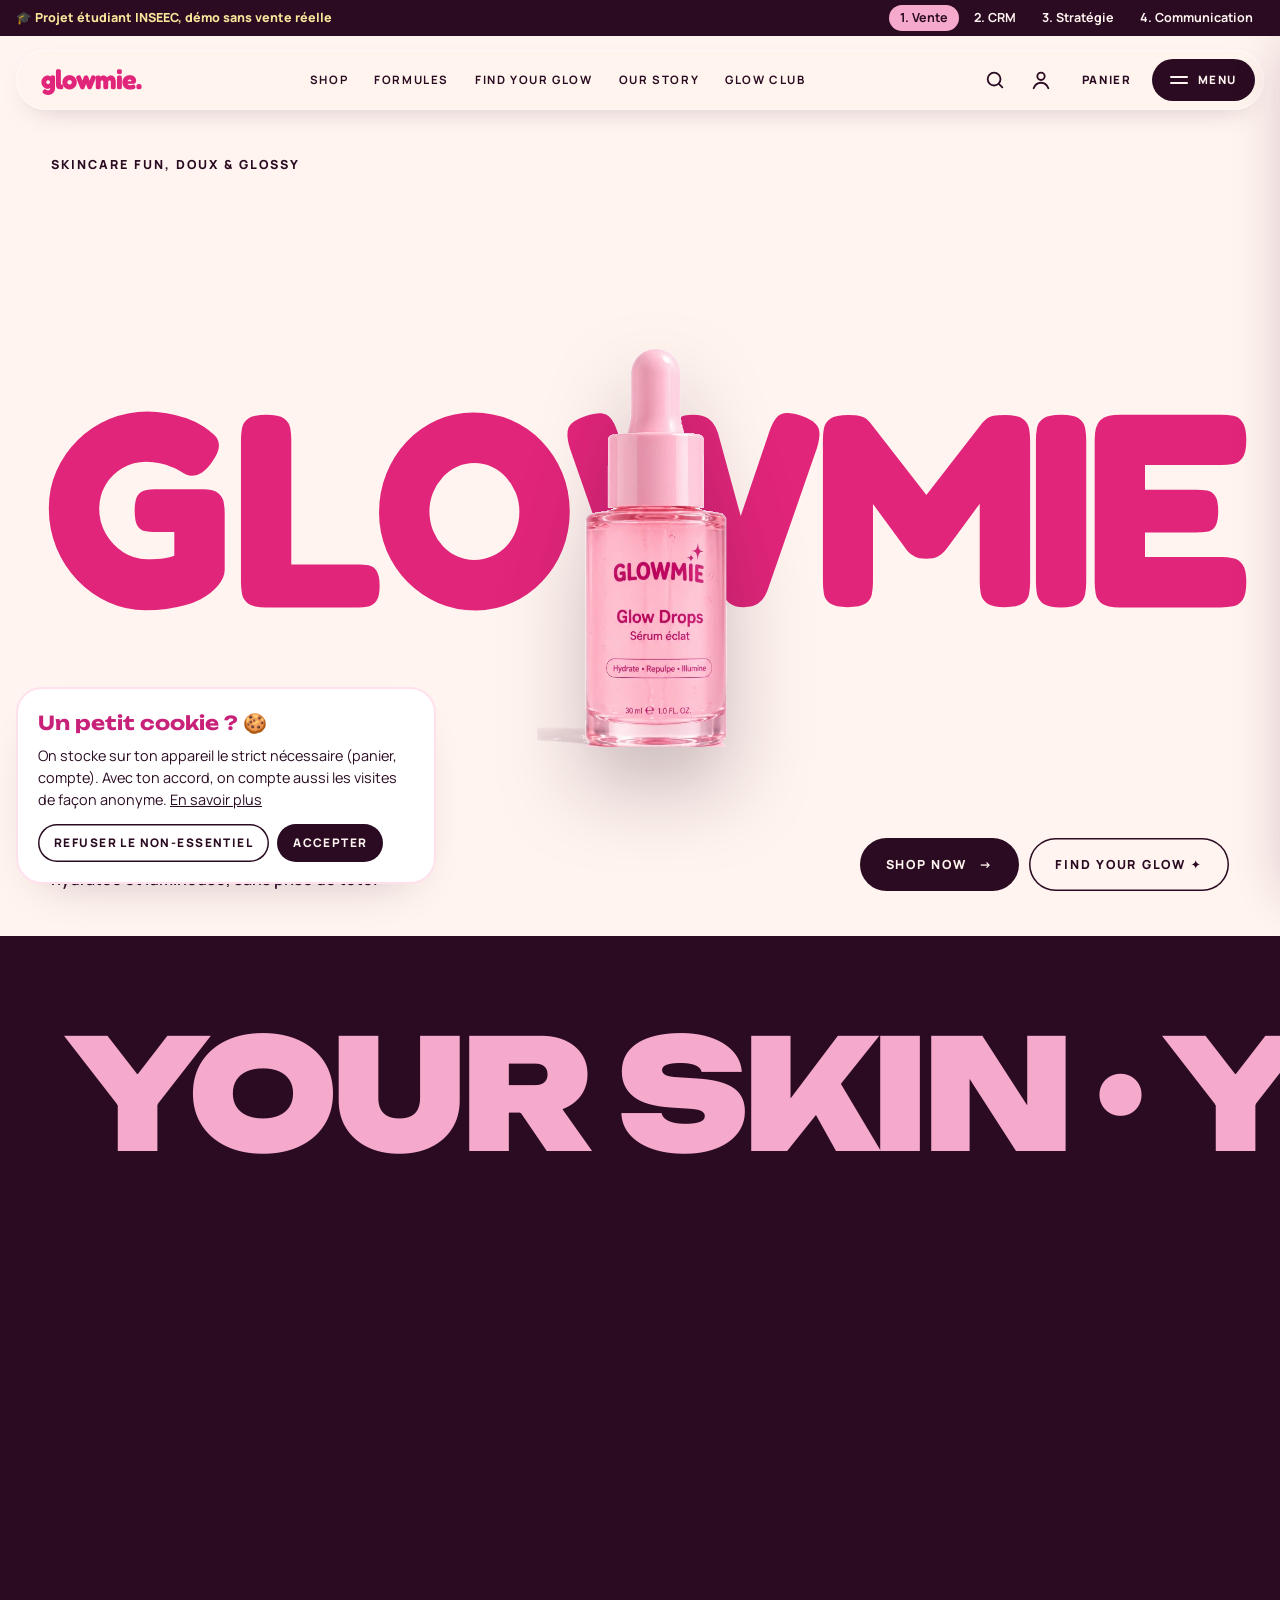
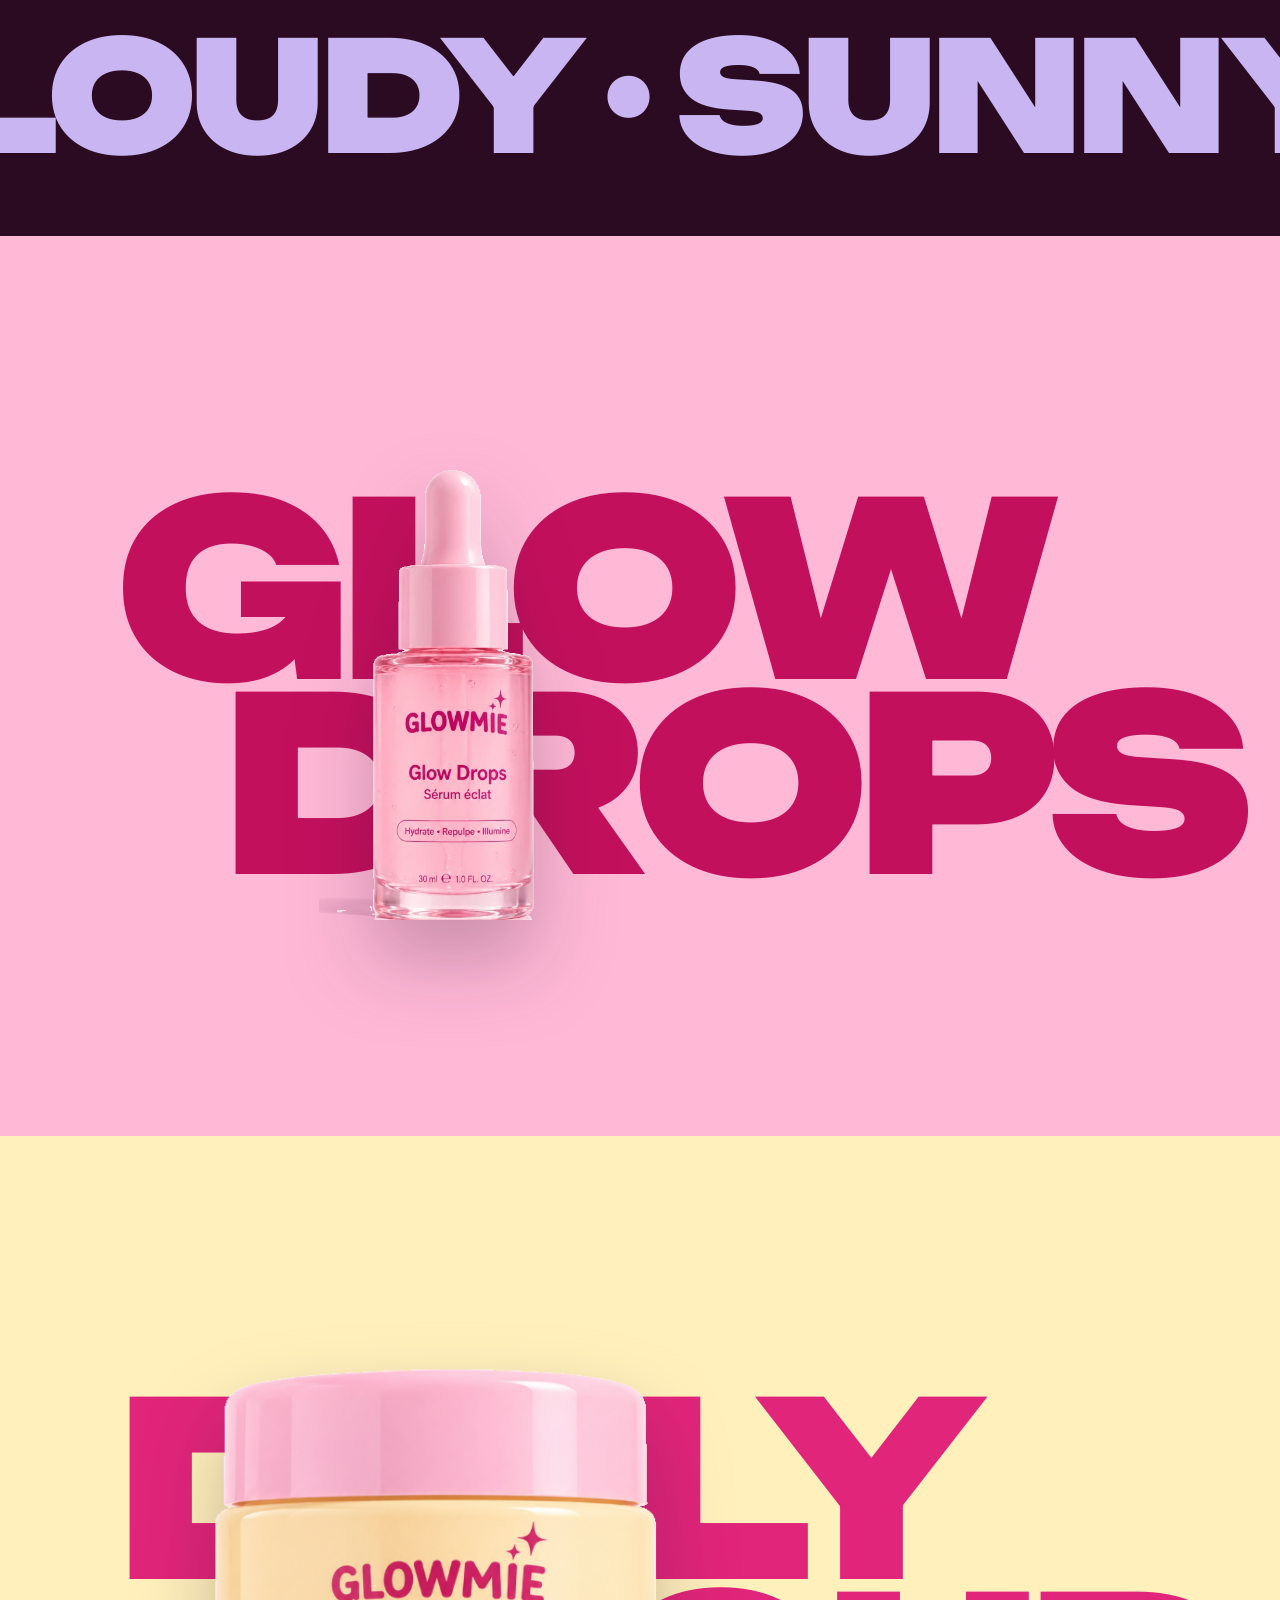
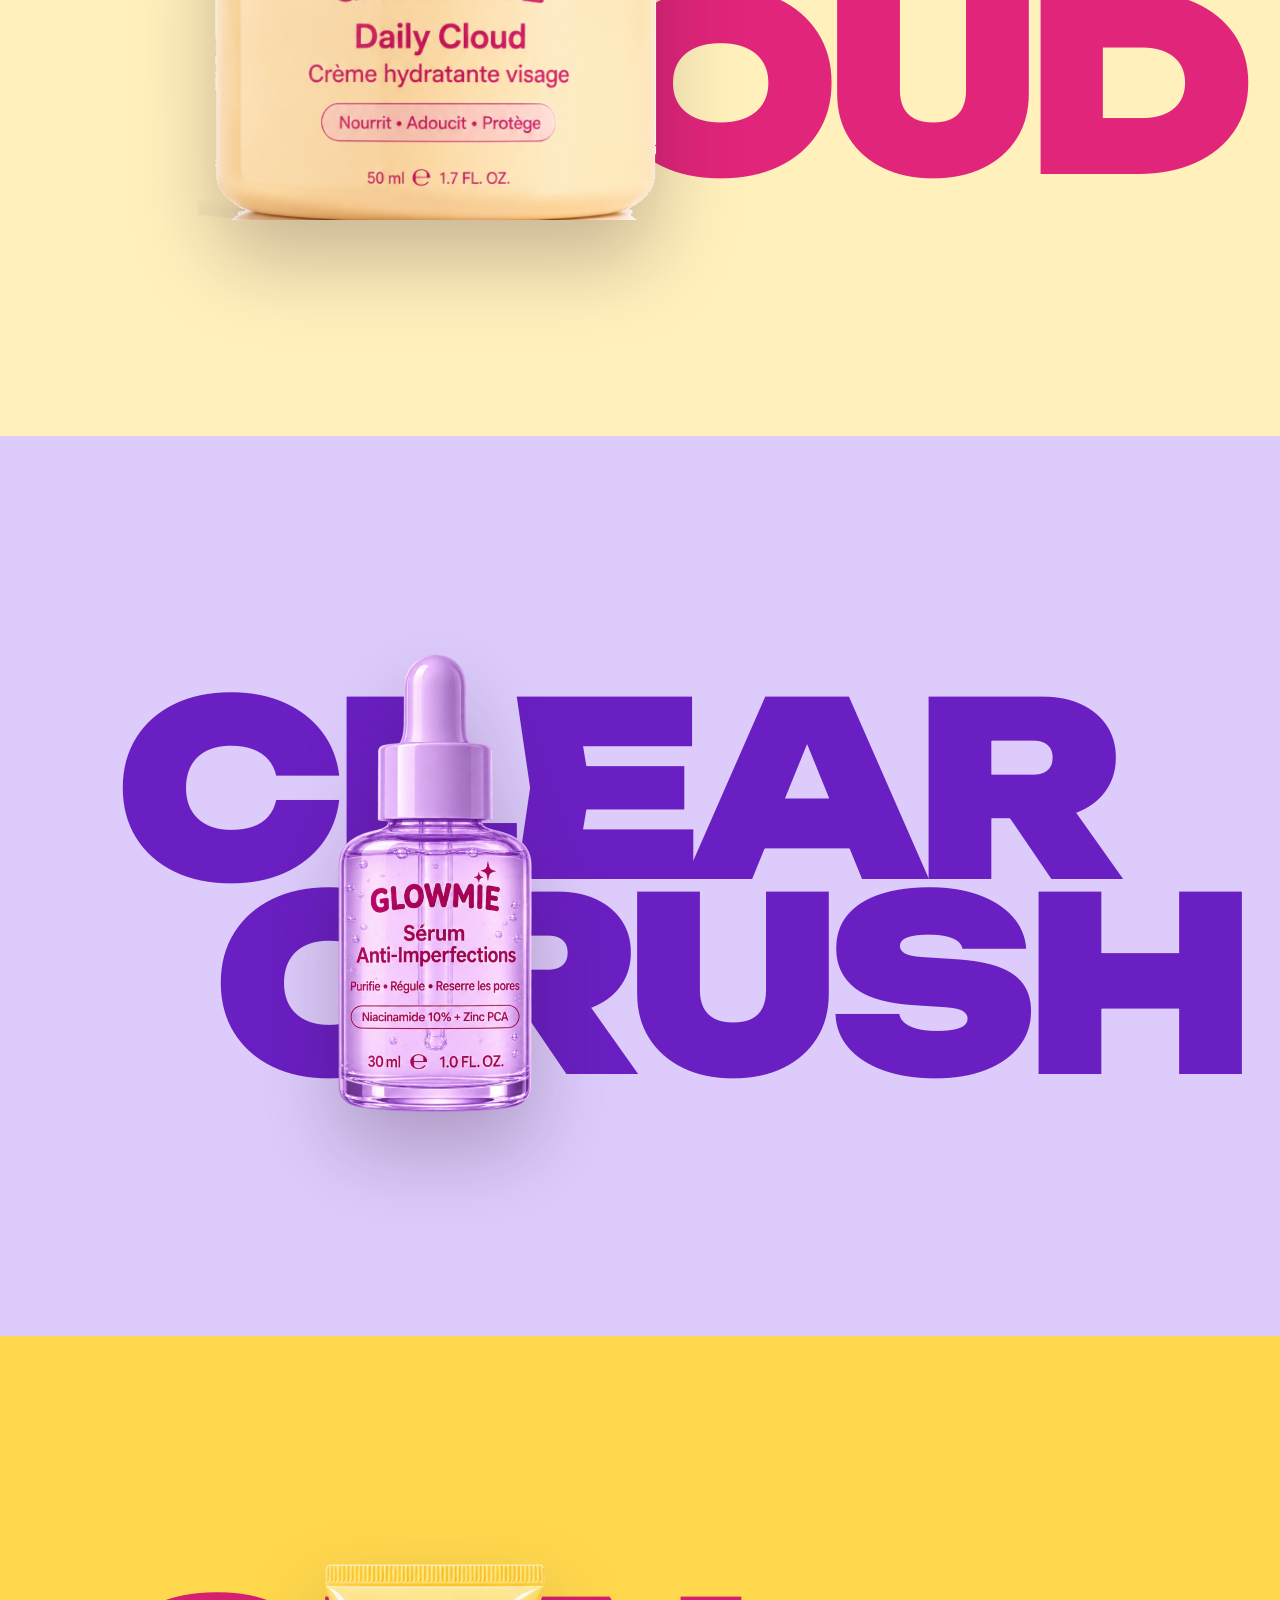
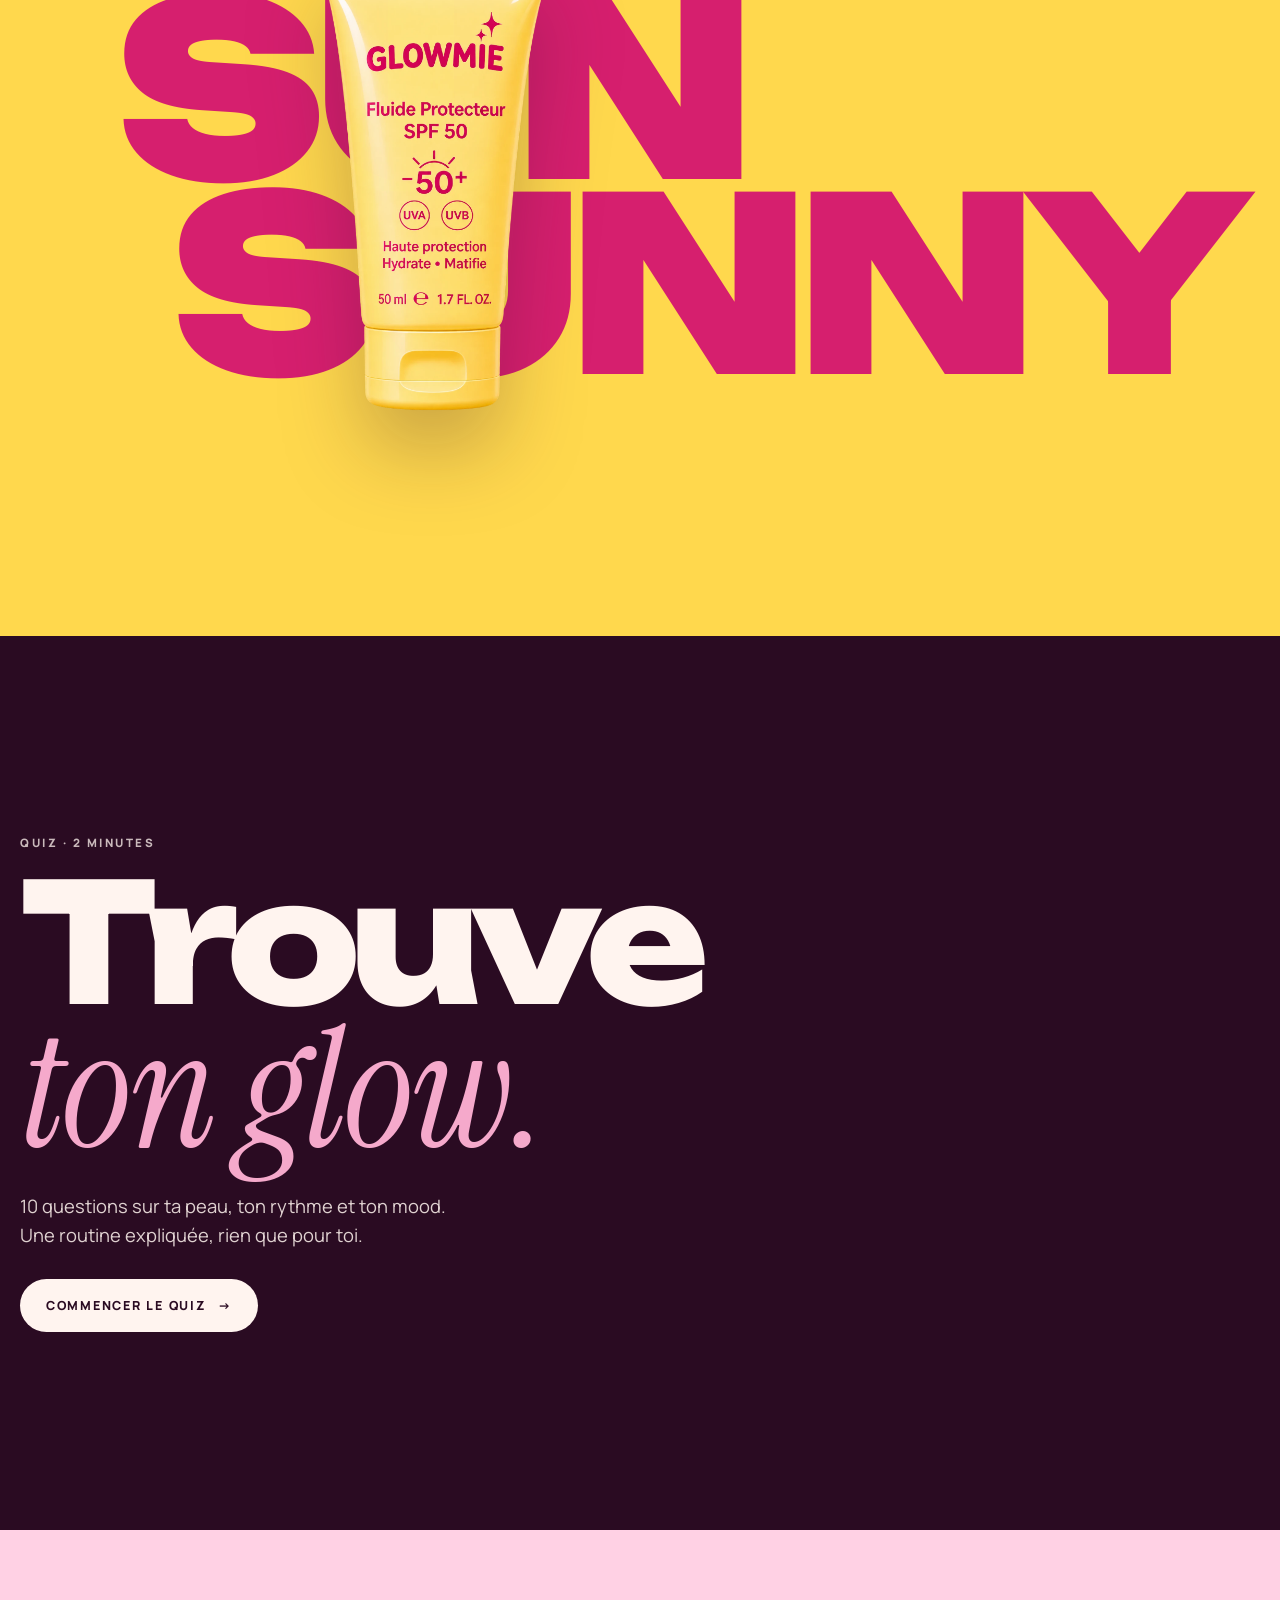
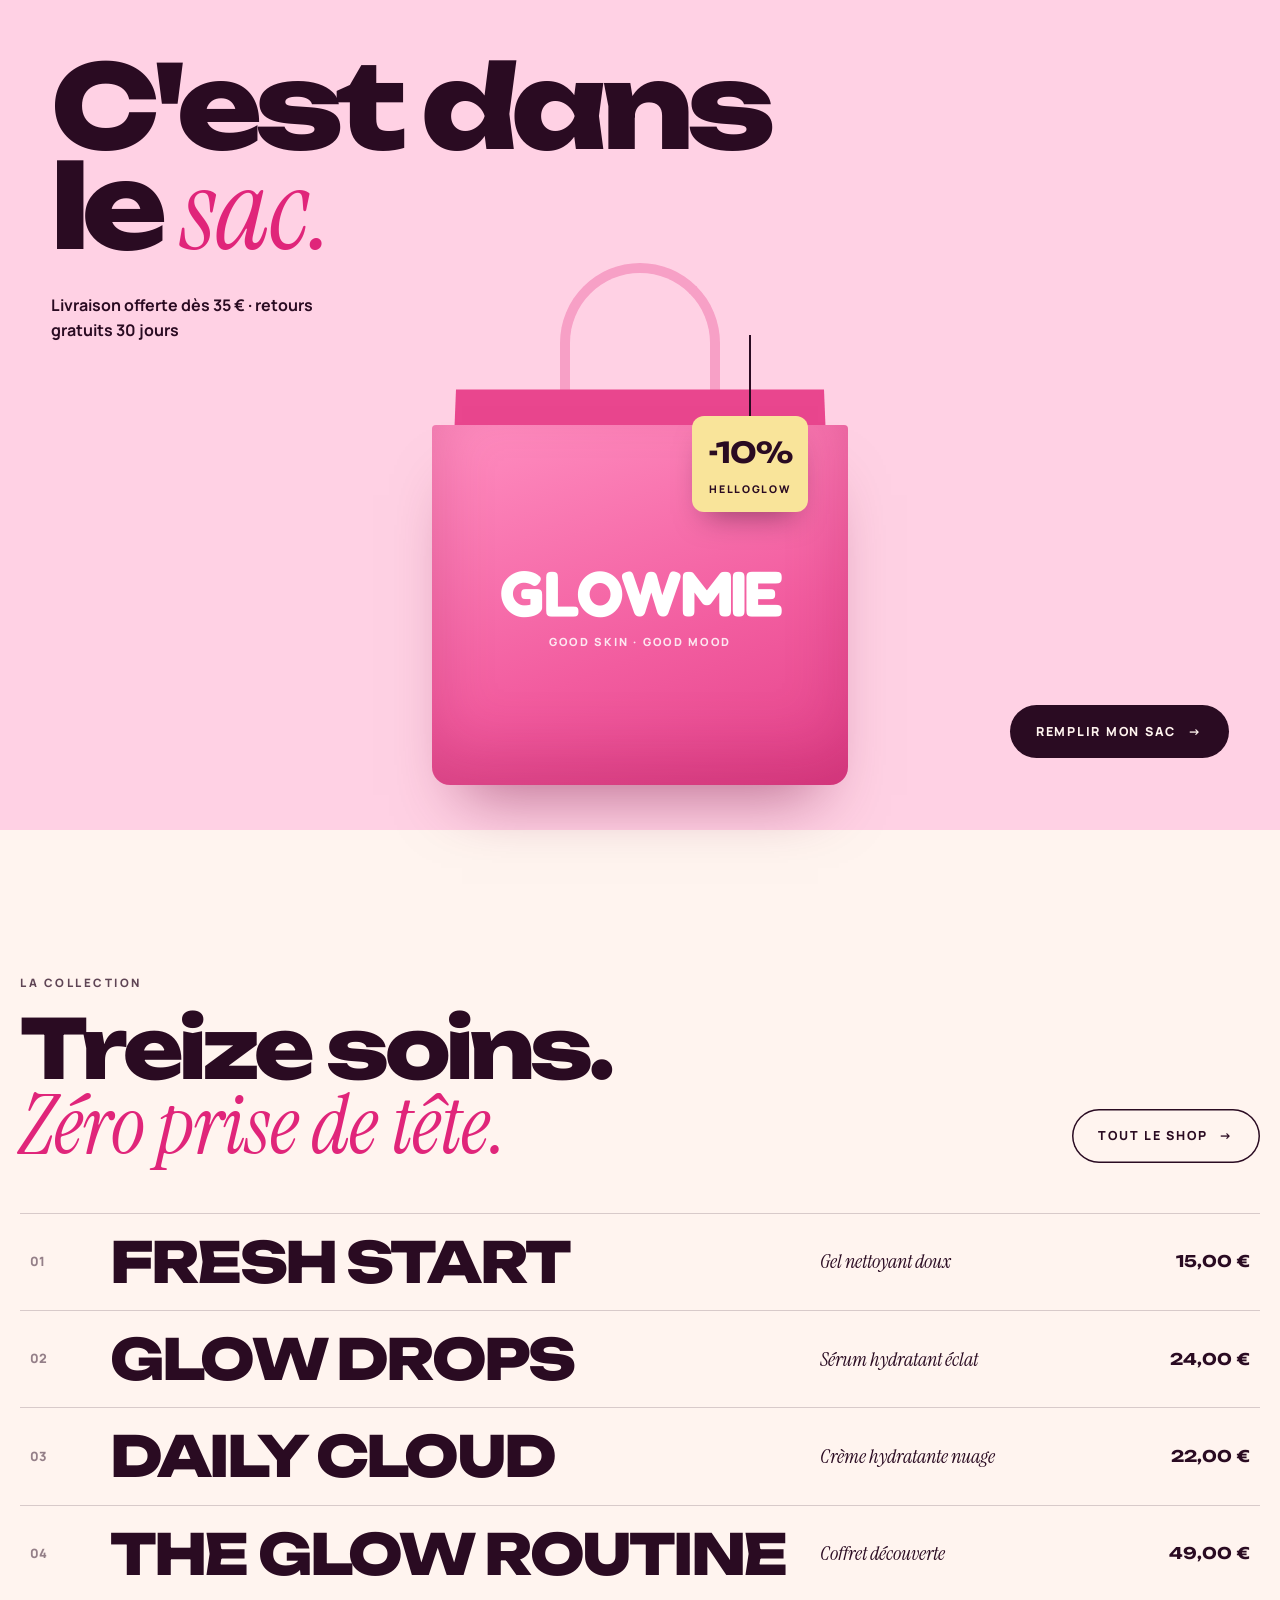
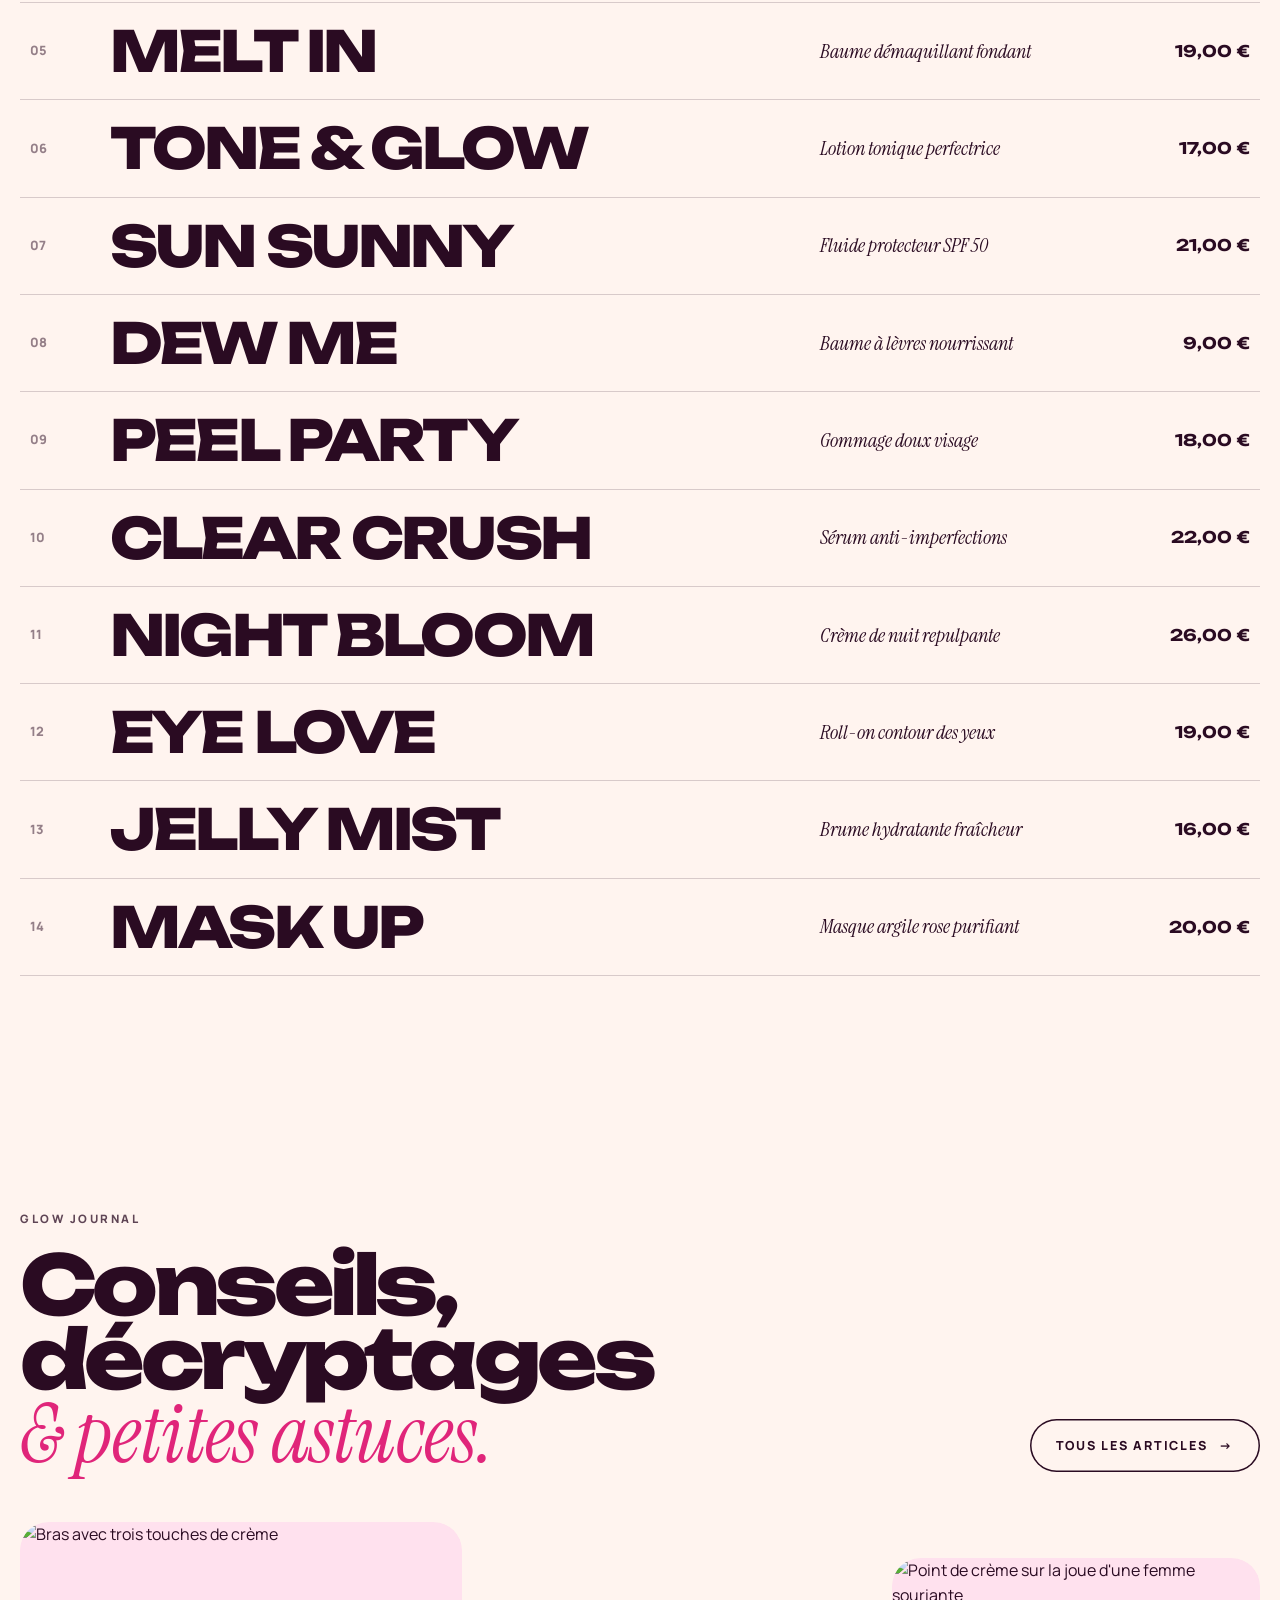
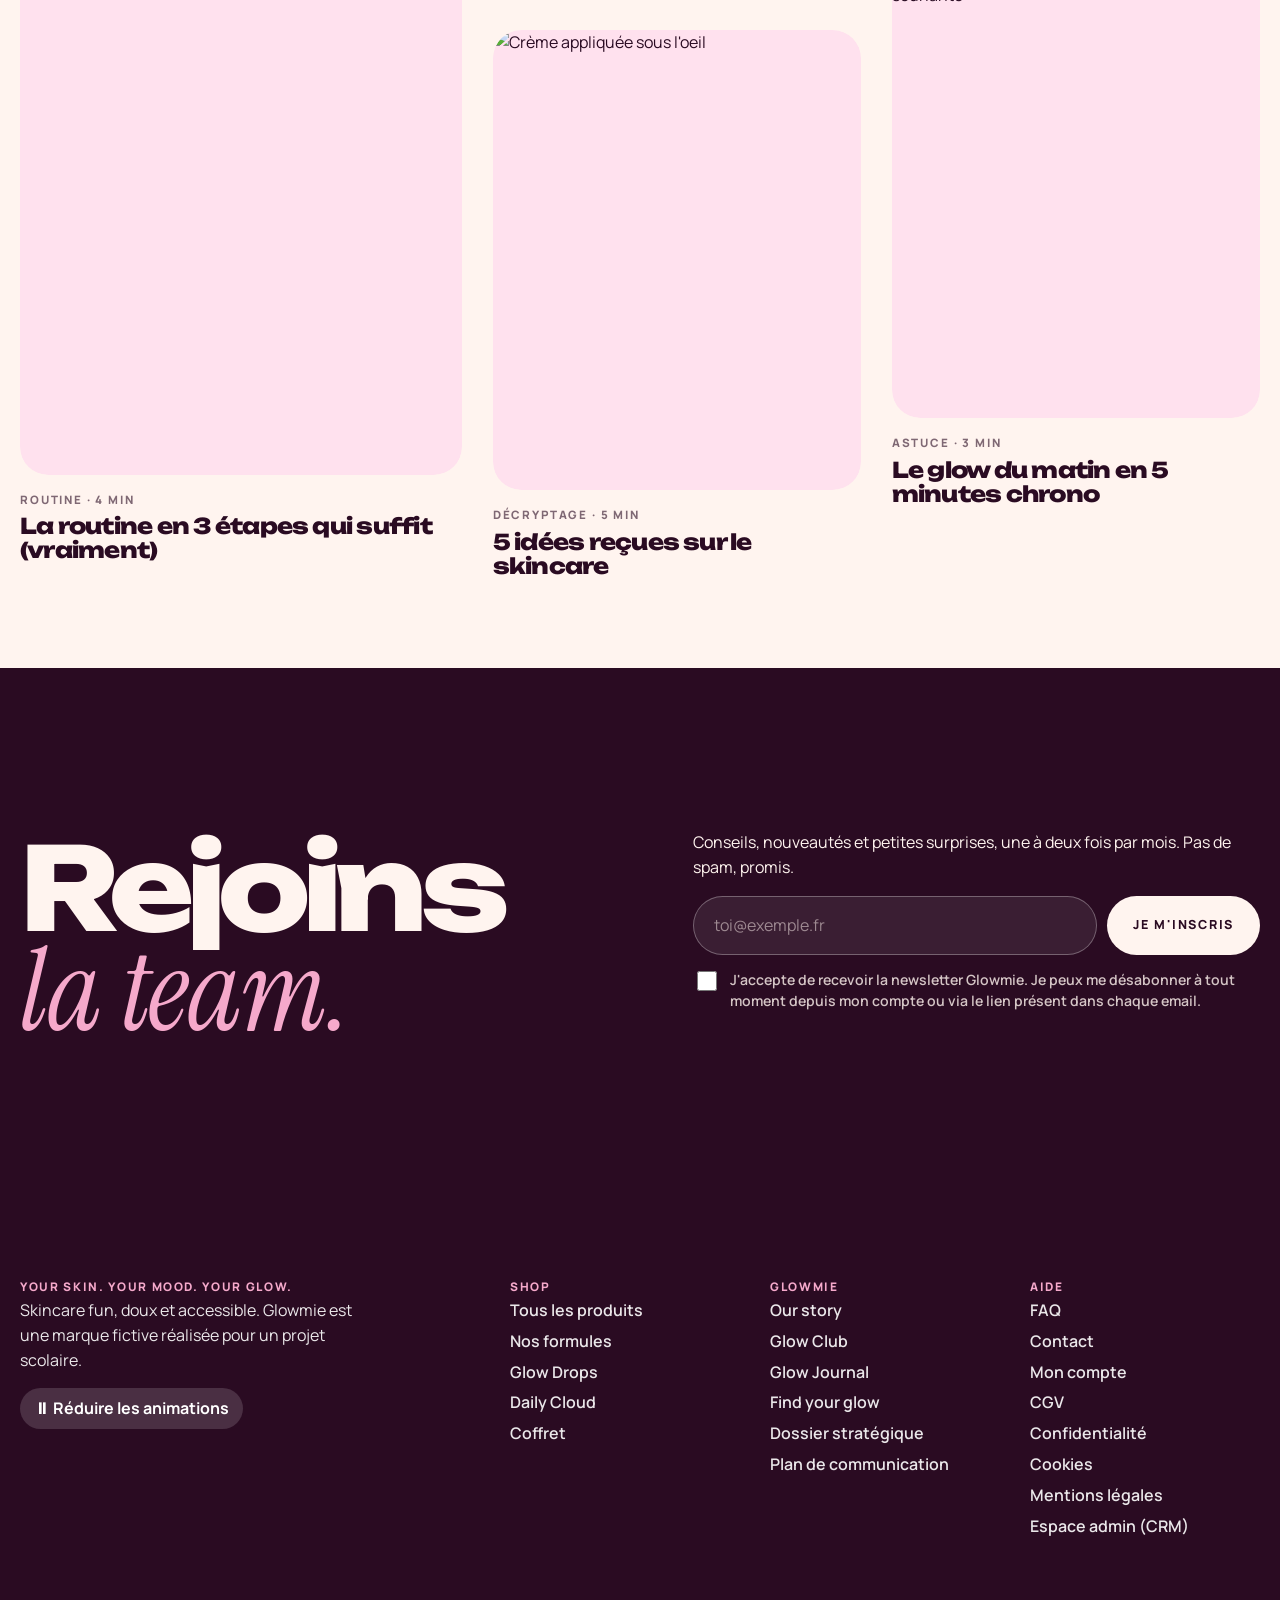
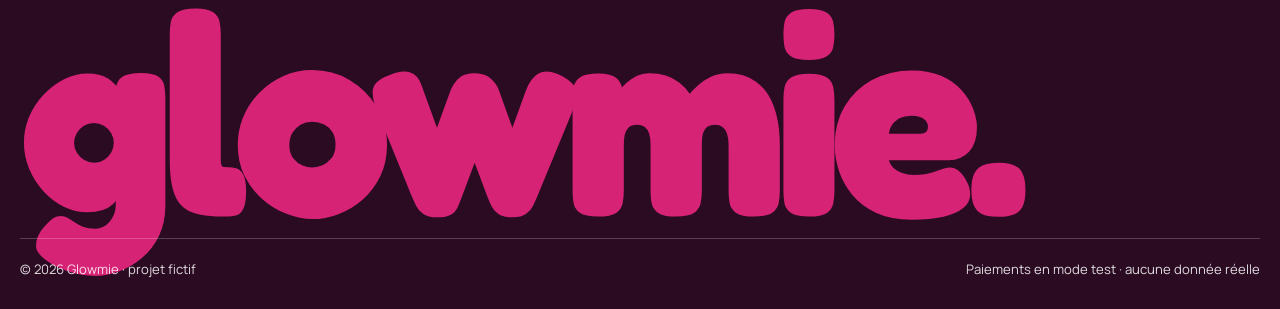
==== commit 76868d0d: "Boutique : bandeau INSEEC et liens vers les espaces 3 et 4" ====
--- a/Glowmie/index.html
+++ b/Glowmie/index.html
@@ -14,6 +14,7 @@
   <link rel="stylesheet" href="css/da.css">
 </head>
 <body>
+  <script src="js/demo-bar.js"></script>
   <a class="skip" href="#main">Aller au contenu</a>
 
   <div class="site-head">
@@ -49,7 +50,7 @@
         <div><h4>Your skin. Your mood. Your glow.</h4><p style="max-width:36ch;opacity:.9">Skincare fun, doux et accessible. Glowmie est une marque fictive réalisée pour un projet scolaire.</p>
           <button class="motion-toggle" id="motionToggle"></button></div>
         <div><h4>Shop</h4><a href="#/shop">Tous les produits</a><a href="#/offres">Nos formules</a><a href="#/produit/glow-drops">Glow Drops</a><a href="#/produit/daily-cloud">Daily Cloud</a><a href="#/produit/glow-routine">Coffret</a></div>
-        <div><h4>Glowmie</h4><a href="#/story">Our story</a><a href="#/club">Glow Club</a><a href="#/journal">Glow Journal</a><a href="#/quiz">Find your glow</a></div>
+        <div><h4>Glowmie</h4><a href="#/story">Our story</a><a href="#/club">Glow Club</a><a href="#/journal">Glow Journal</a><a href="#/quiz">Find your glow</a><a href="dossier.html">Dossier stratégique</a><a href="communication.html">Plan de communication</a></div>
         <div><h4>Aide</h4><a href="#/faq">FAQ</a><a href="#/contact">Contact</a><a href="#/compte">Mon compte</a><a href="#/legal/cgv">CGV</a><a href="#/legal/confidentialite">Confidentialité</a><a href="#/legal/cookies">Cookies</a><a href="#/legal/mentions">Mentions légales</a><a href="admin.html">Espace admin (CRM)</a></div>
       </div>
       <span class="logo" aria-hidden="true">glowmie.</span>
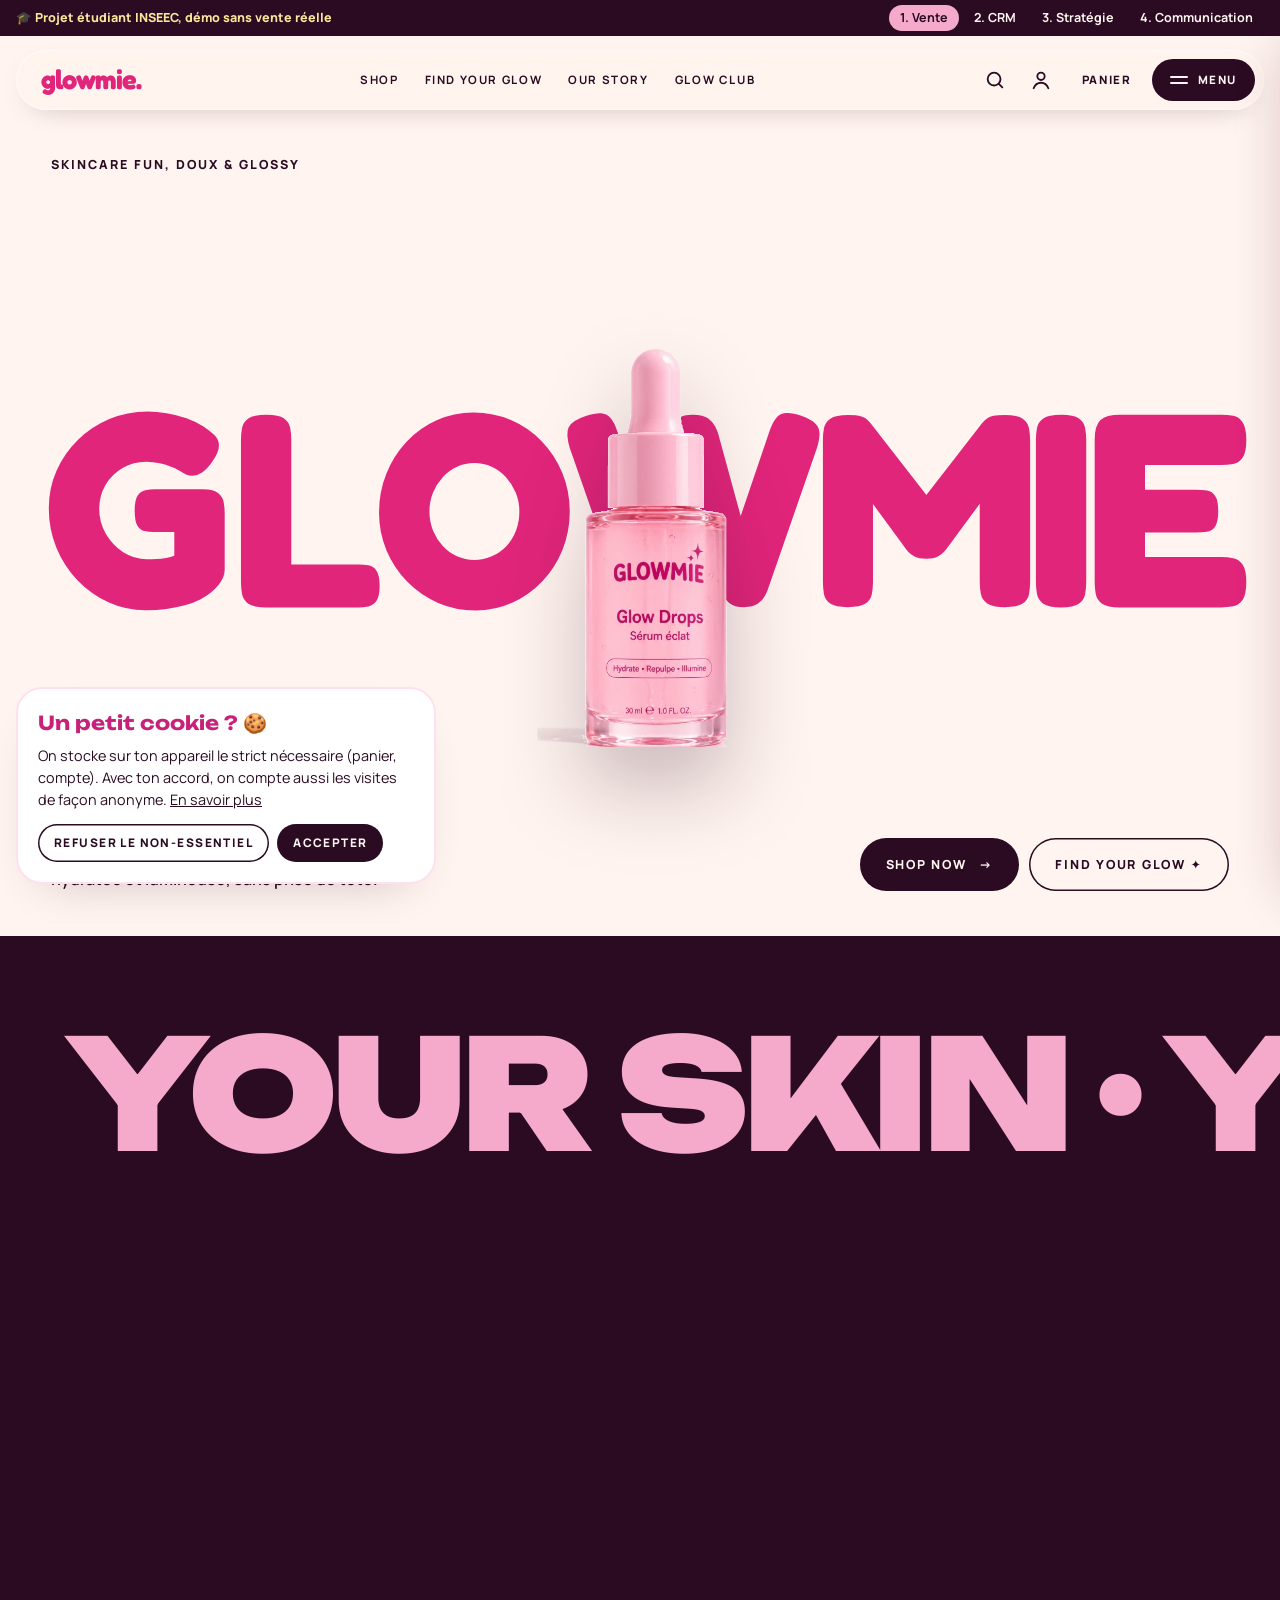
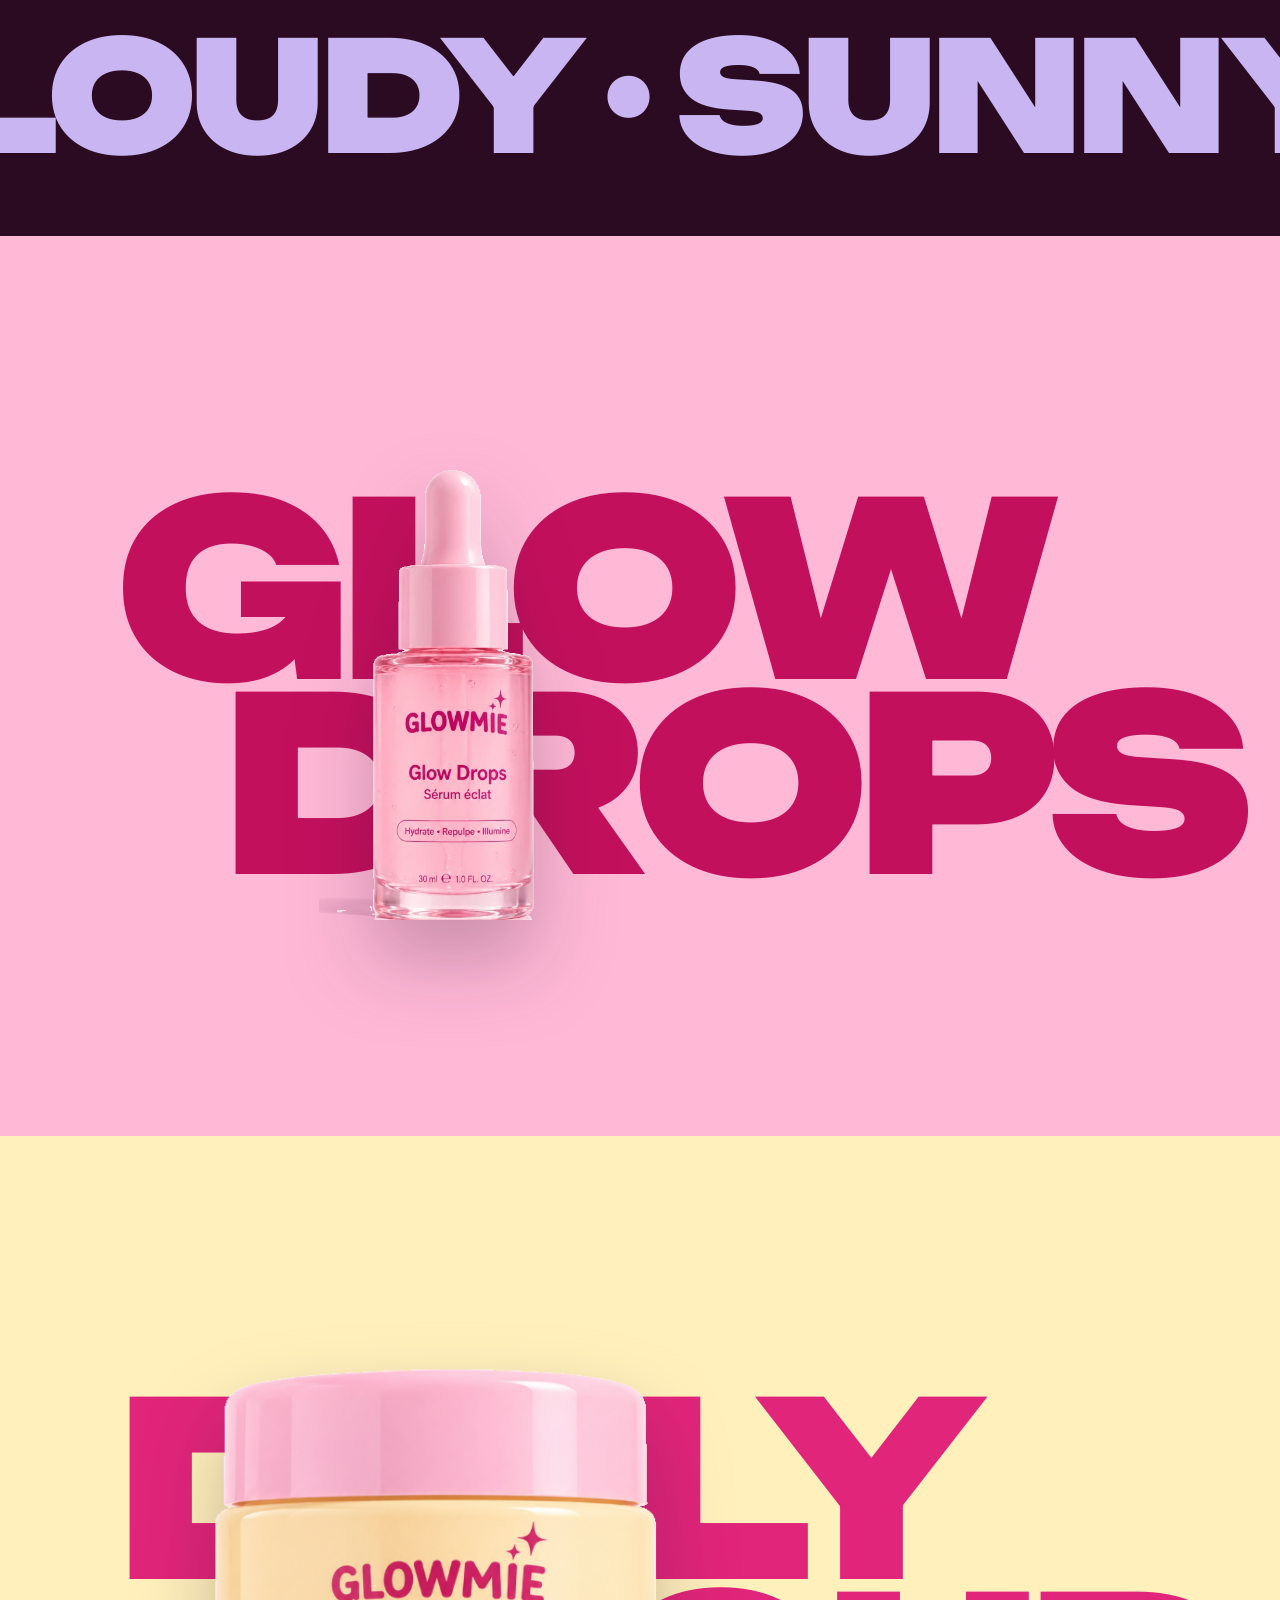
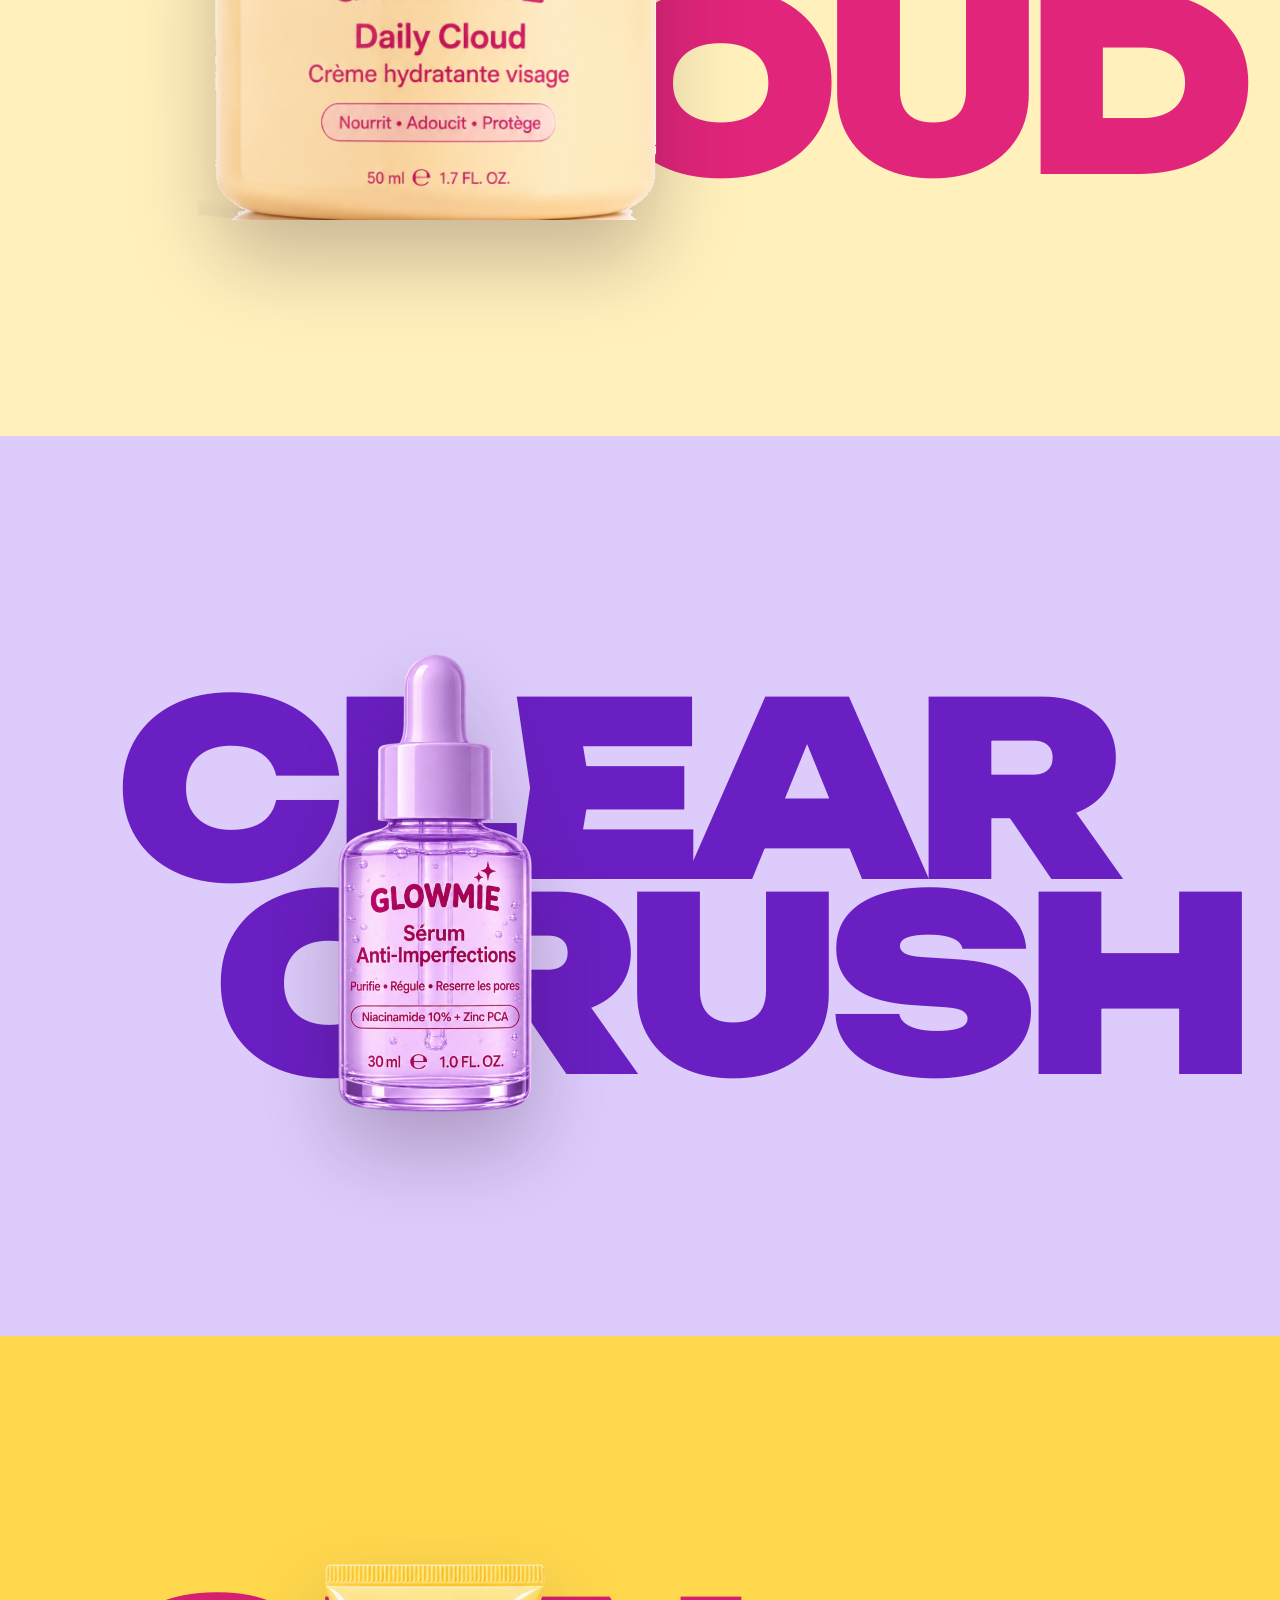
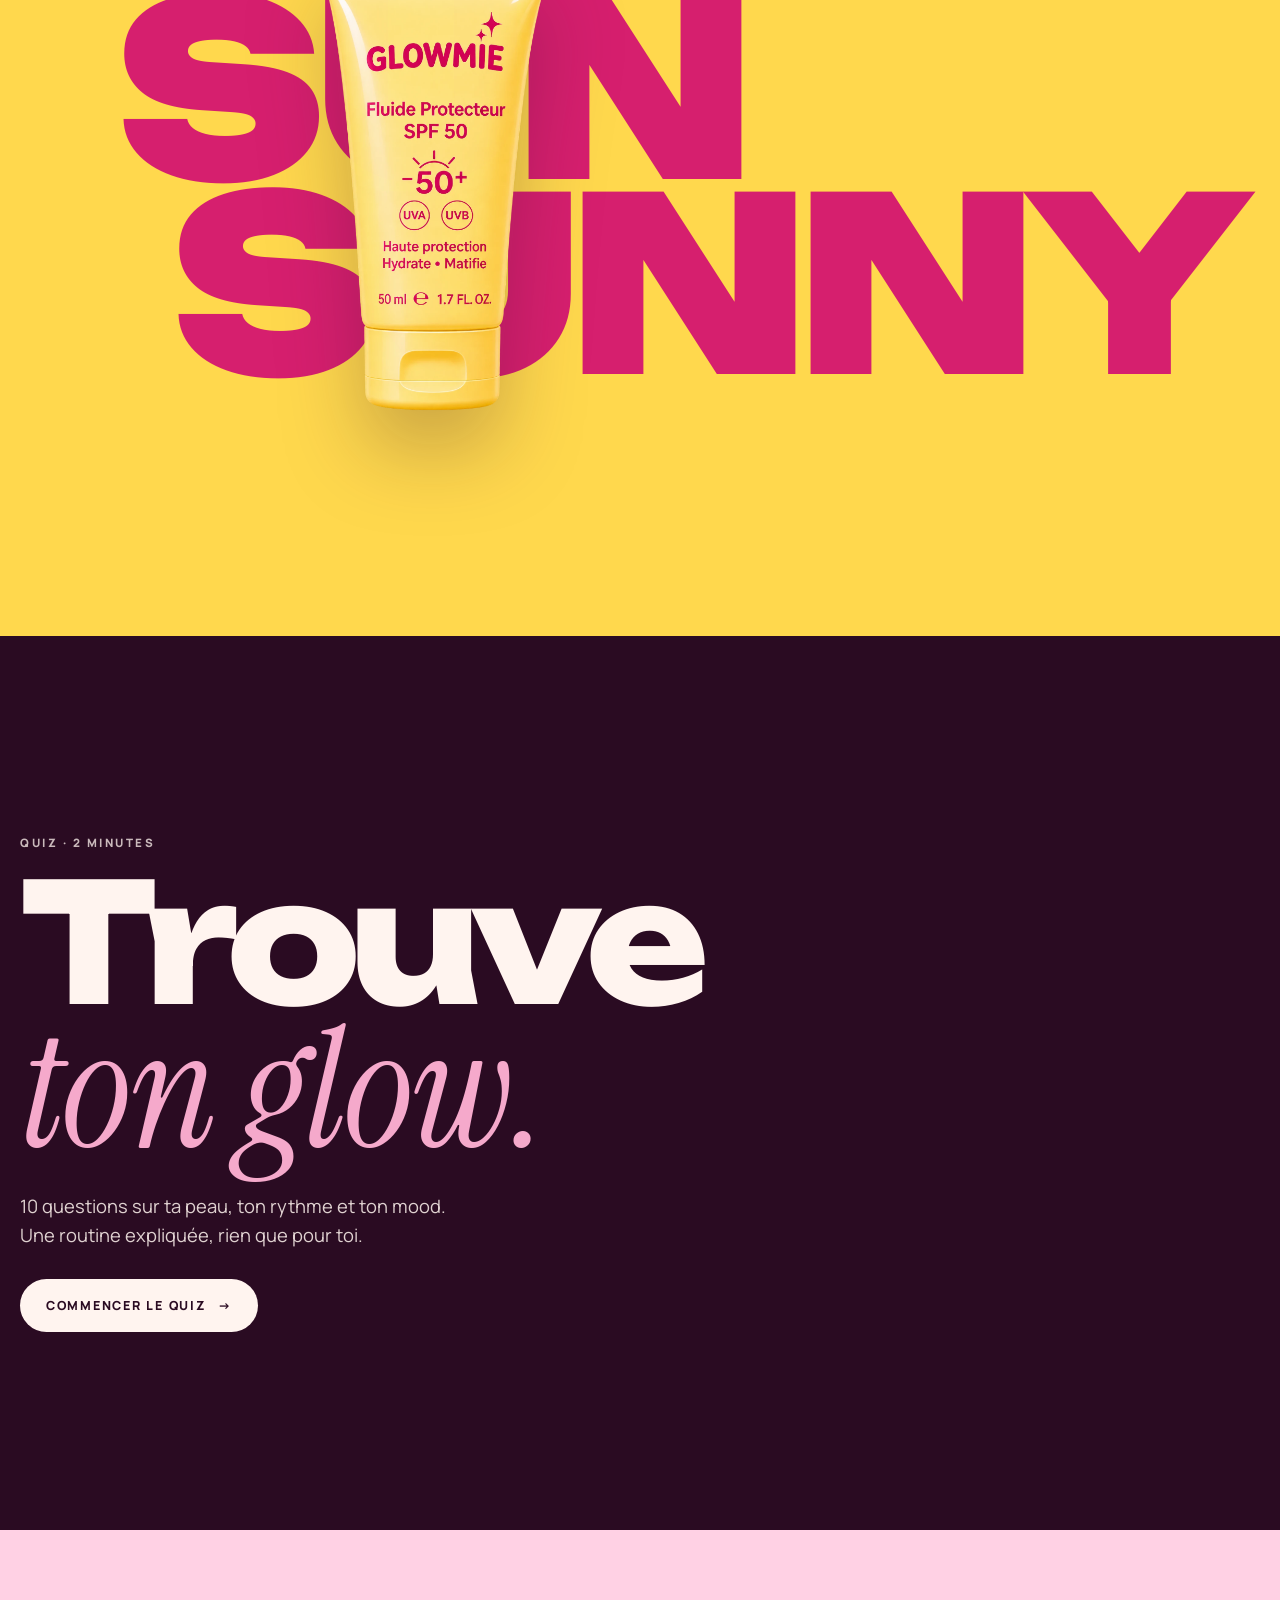
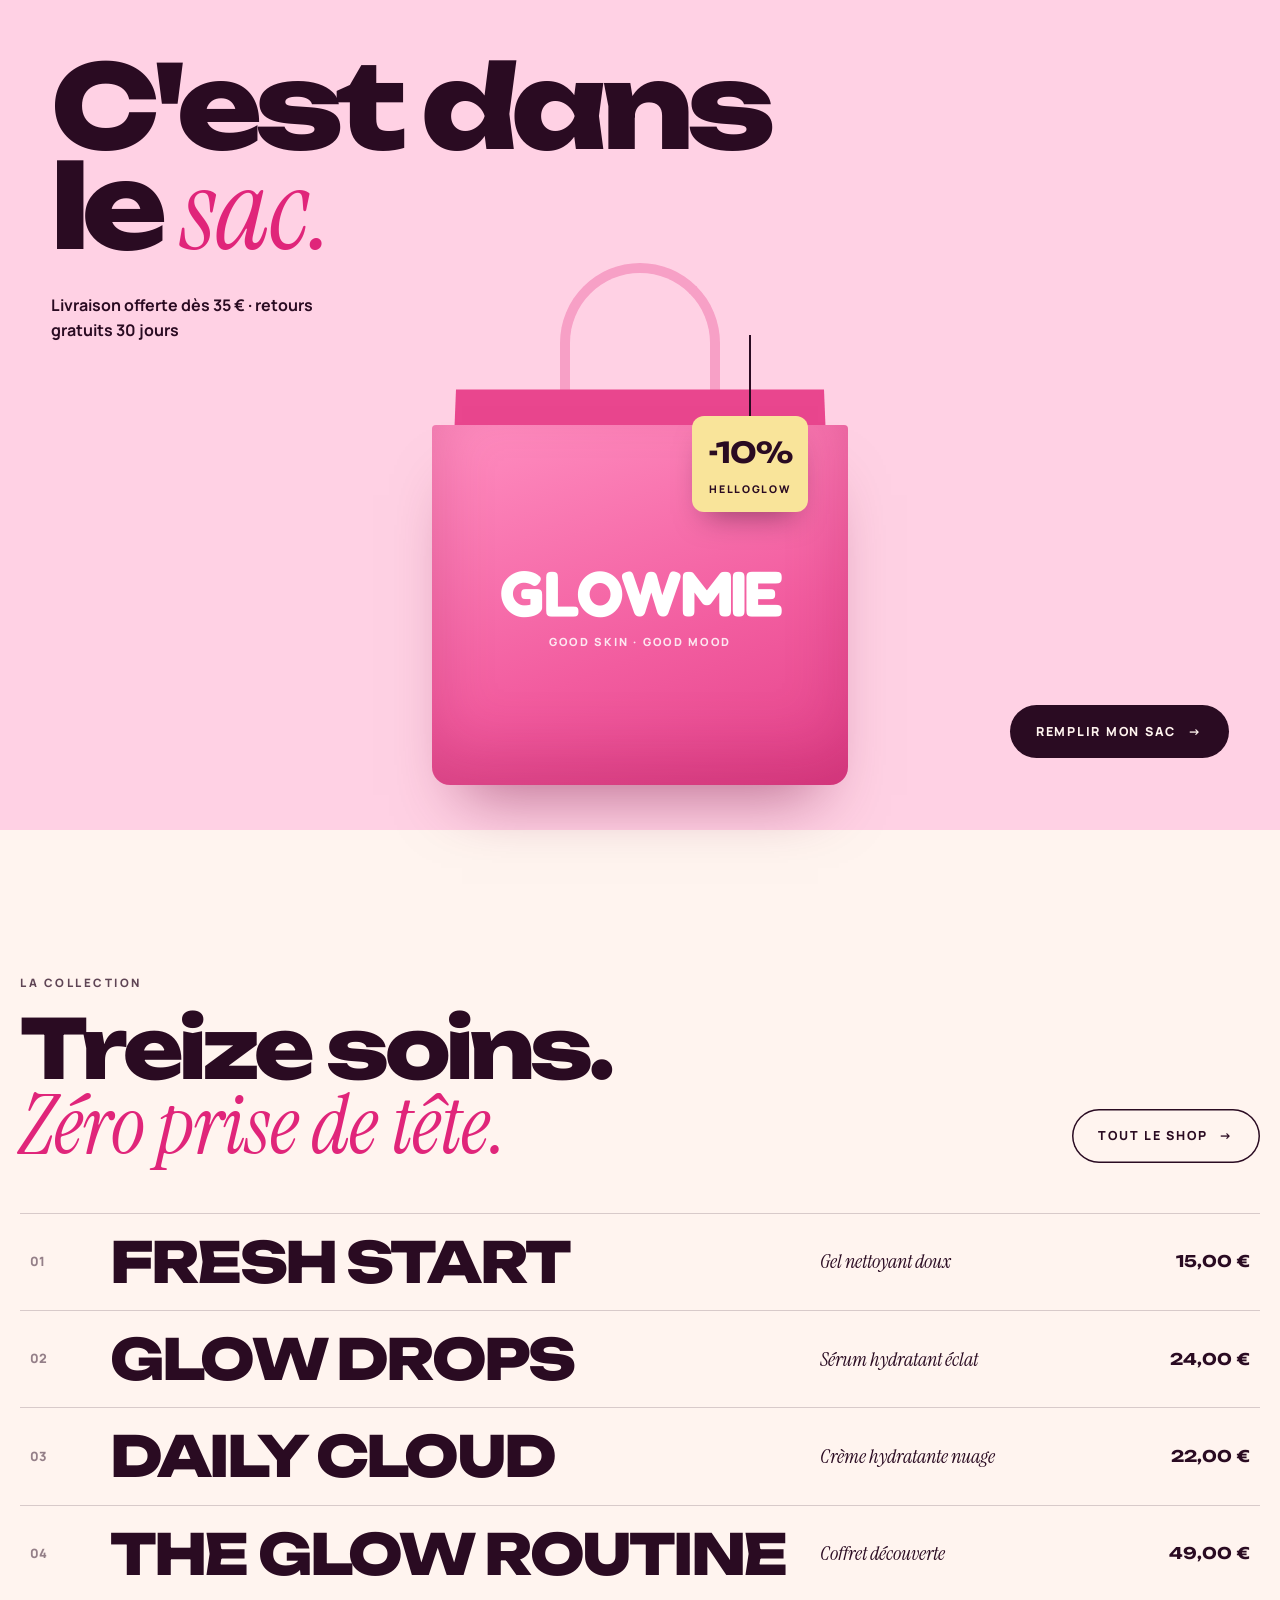
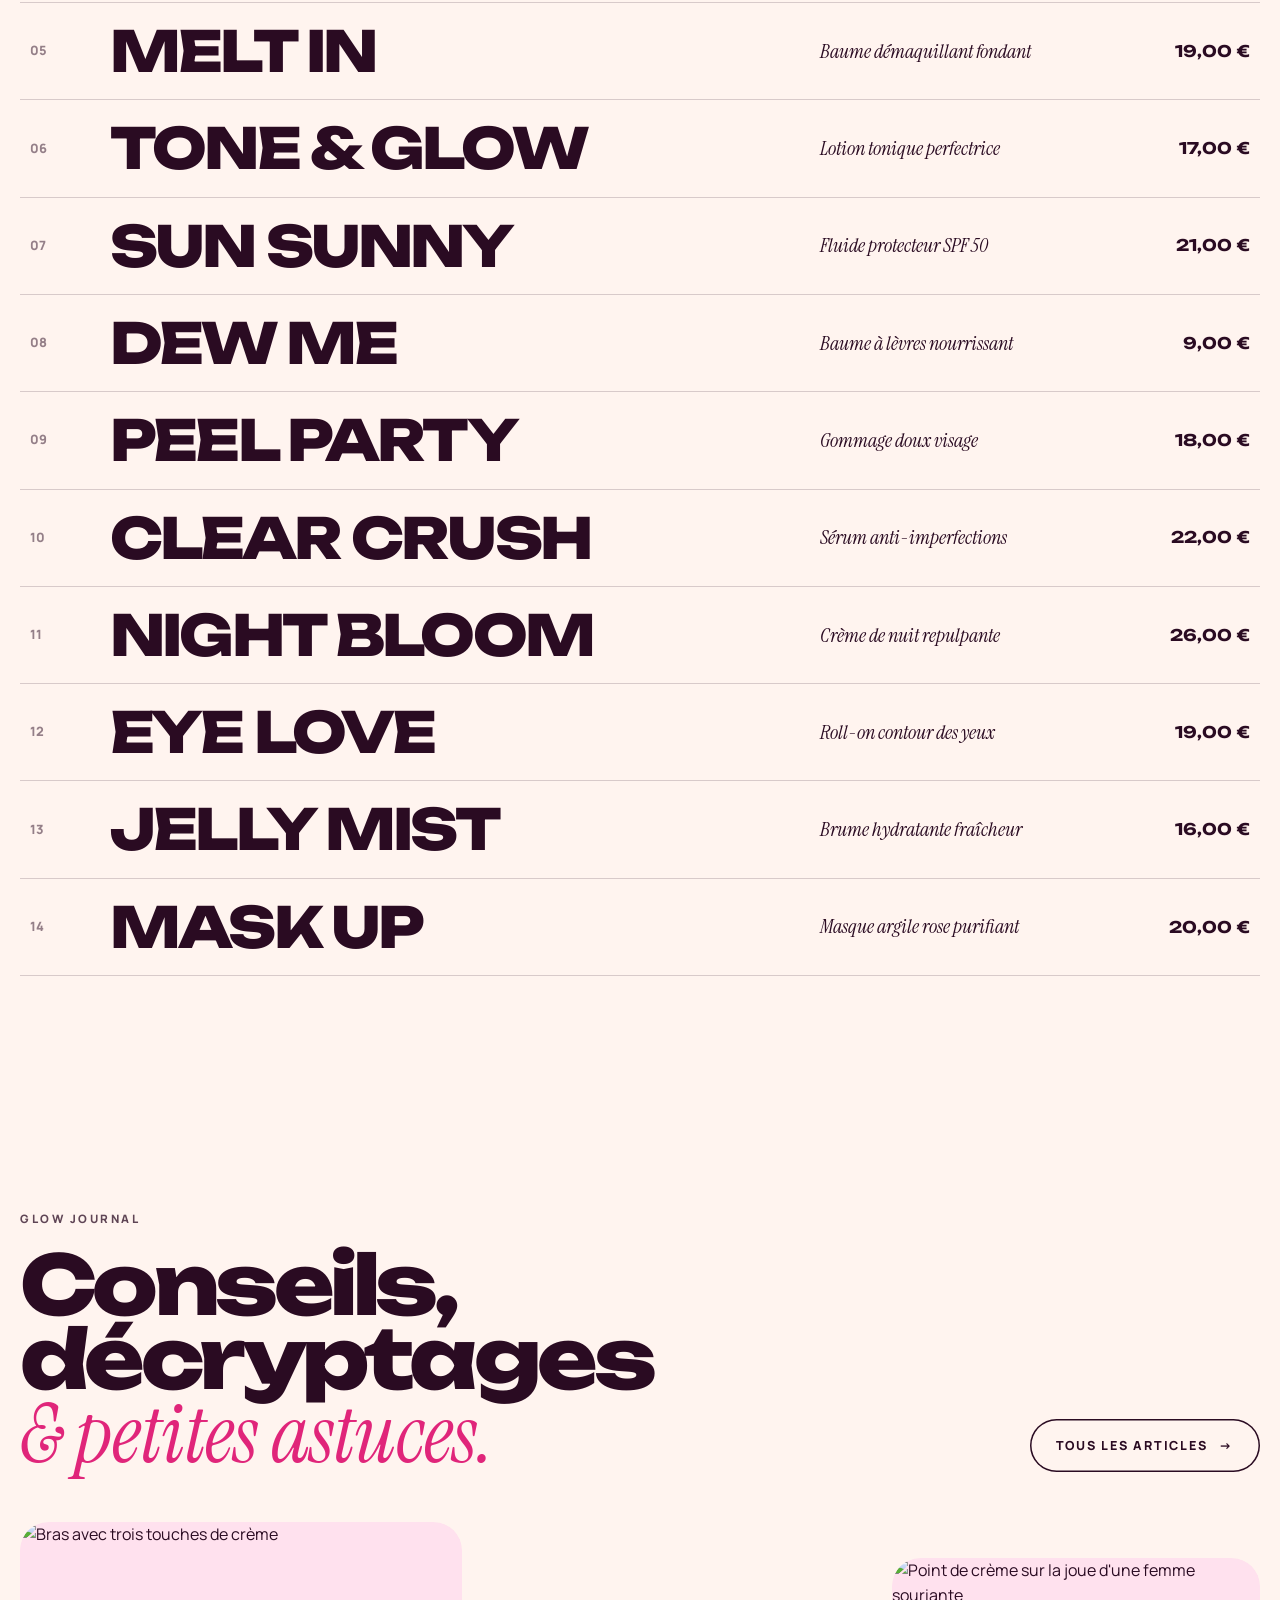
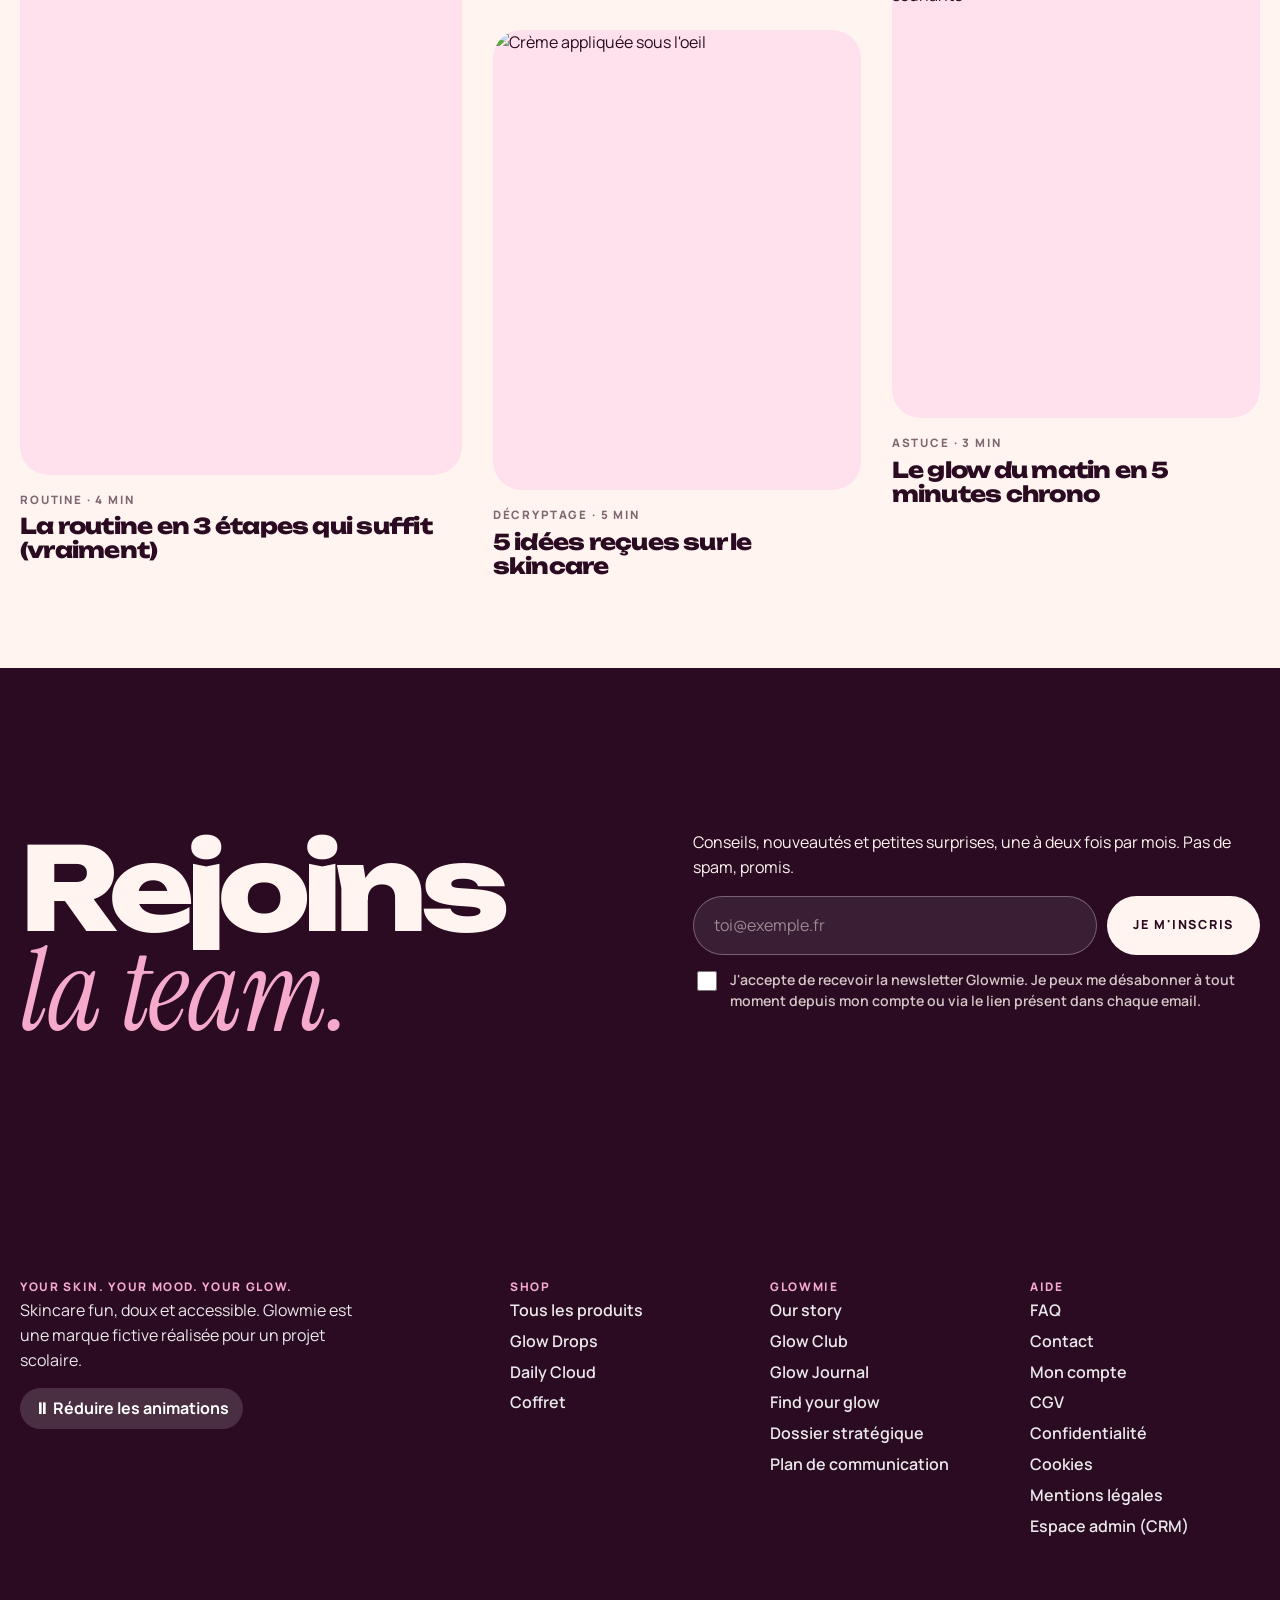
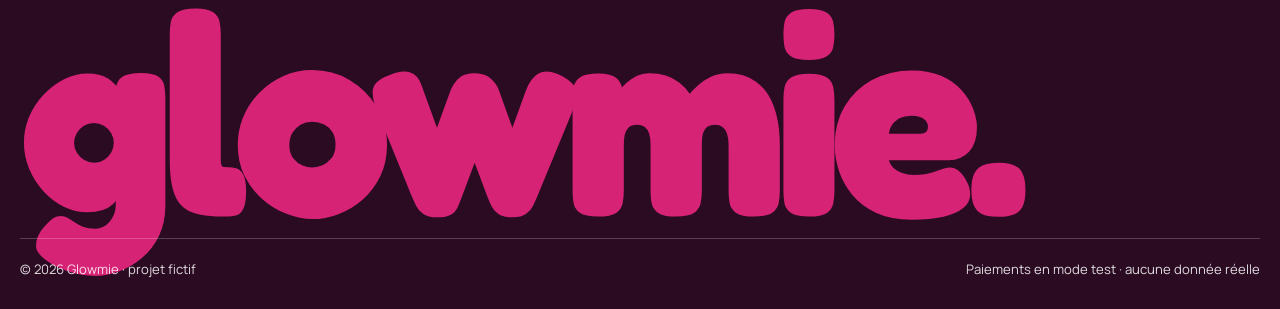
==== commit c2a8de08: "Boutique : retrait des liens Formules" ====
--- a/Glowmie/index.html
+++ b/Glowmie/index.html
@@ -22,7 +22,7 @@
       <div class="bar">
         <a href="#/" class="logo" aria-label="Glowmie, accueil">glowmie.</a>
         <nav class="nav" aria-label="Navigation principale">
-          <a href="#/shop">Shop</a><a href="#/offres">Formules</a><a href="#/quiz">Find your glow</a><a href="#/story">Our story</a><a href="#/club">Glow Club</a>
+          <a href="#/shop">Shop</a><a href="#/quiz">Find your glow</a><a href="#/story">Our story</a><a href="#/club">Glow Club</a>
         </nav>
         <div class="actions">
           <button class="icon-btn" id="searchBtn" aria-label="Rechercher"><svg viewBox="0 0 24 24" fill="none" stroke="currentColor" stroke-width="2" stroke-linecap="round"><circle cx="11" cy="11" r="7"/><path d="m20 20-3.5-3.5"/></svg></button>
@@ -37,7 +37,7 @@
   <nav class="mobile-nav" id="mobileNav" aria-label="Menu" aria-hidden="true">
     <button class="close menu-btn" aria-label="Fermer le menu"><span class="menu-label">Fermer</span></button>
     <div class="menu-links">
-      <a href="#/"><small>00</small>Accueil</a><a href="#/shop"><small>01</small>Shop</a><a href="#/offres"><small>02</small>Formules</a><a href="#/quiz"><small>03</small>Find your glow</a><a href="#/story"><small>04</small>Our story</a><a href="#/club"><small>05</small>Glow Club</a><a href="#/journal"><small>06</small>Journal</a><a href="#/faq"><small>07</small>FAQ</a><a href="#/contact"><small>08</small>Contact</a><a href="#/compte"><small>09</small>Mon compte</a>
+      <a href="#/"><small>00</small>Accueil</a><a href="#/shop"><small>01</small>Shop</a><a href="#/quiz"><small>02</small>Find your glow</a><a href="#/story"><small>03</small>Our story</a><a href="#/club"><small>04</small>Glow Club</a><a href="#/journal"><small>05</small>Journal</a><a href="#/faq"><small>06</small>FAQ</a><a href="#/contact"><small>07</small>Contact</a><a href="#/compte"><small>08</small>Mon compte</a>
     </div>
     <div class="menu-aside"><p>Livraison offerte dès 35 €<br>Code <b>HELLOGLOW</b> · -10 % sur ta première commande</p><img src="assets/packshots/glow-drops.png" alt="" class="menu-pack"></div>
   </nav>
@@ -49,7 +49,7 @@
       <div class="footer-grid">
         <div><h4>Your skin. Your mood. Your glow.</h4><p style="max-width:36ch;opacity:.9">Skincare fun, doux et accessible. Glowmie est une marque fictive réalisée pour un projet scolaire.</p>
           <button class="motion-toggle" id="motionToggle"></button></div>
-        <div><h4>Shop</h4><a href="#/shop">Tous les produits</a><a href="#/offres">Nos formules</a><a href="#/produit/glow-drops">Glow Drops</a><a href="#/produit/daily-cloud">Daily Cloud</a><a href="#/produit/glow-routine">Coffret</a></div>
+        <div><h4>Shop</h4><a href="#/shop">Tous les produits</a><a href="#/produit/glow-drops">Glow Drops</a><a href="#/produit/daily-cloud">Daily Cloud</a><a href="#/produit/glow-routine">Coffret</a></div>
         <div><h4>Glowmie</h4><a href="#/story">Our story</a><a href="#/club">Glow Club</a><a href="#/journal">Glow Journal</a><a href="#/quiz">Find your glow</a><a href="dossier.html">Dossier stratégique</a><a href="communication.html">Plan de communication</a></div>
         <div><h4>Aide</h4><a href="#/faq">FAQ</a><a href="#/contact">Contact</a><a href="#/compte">Mon compte</a><a href="#/legal/cgv">CGV</a><a href="#/legal/confidentialite">Confidentialité</a><a href="#/legal/cookies">Cookies</a><a href="#/legal/mentions">Mentions légales</a><a href="admin.html">Espace admin (CRM)</a></div>
       </div>
--- a/Glowmie/css/da.css
+++ b/Glowmie/css/da.css
@@ -358,3 +358,4 @@
 .offer-box p { grid-column: 1 / -1; margin: 4px 0 0; font-size: .82rem; }
 .ttc { font-size: .45em; font-weight: 700; opacity: .6; }
 @media (max-width: 900px) { .plans { grid-template-columns: 1fr; } .offer-box { grid-template-columns: 1fr; } }
+@media (max-width: 480px) { .page-hero h1 { font-size: 11.5vw; } }
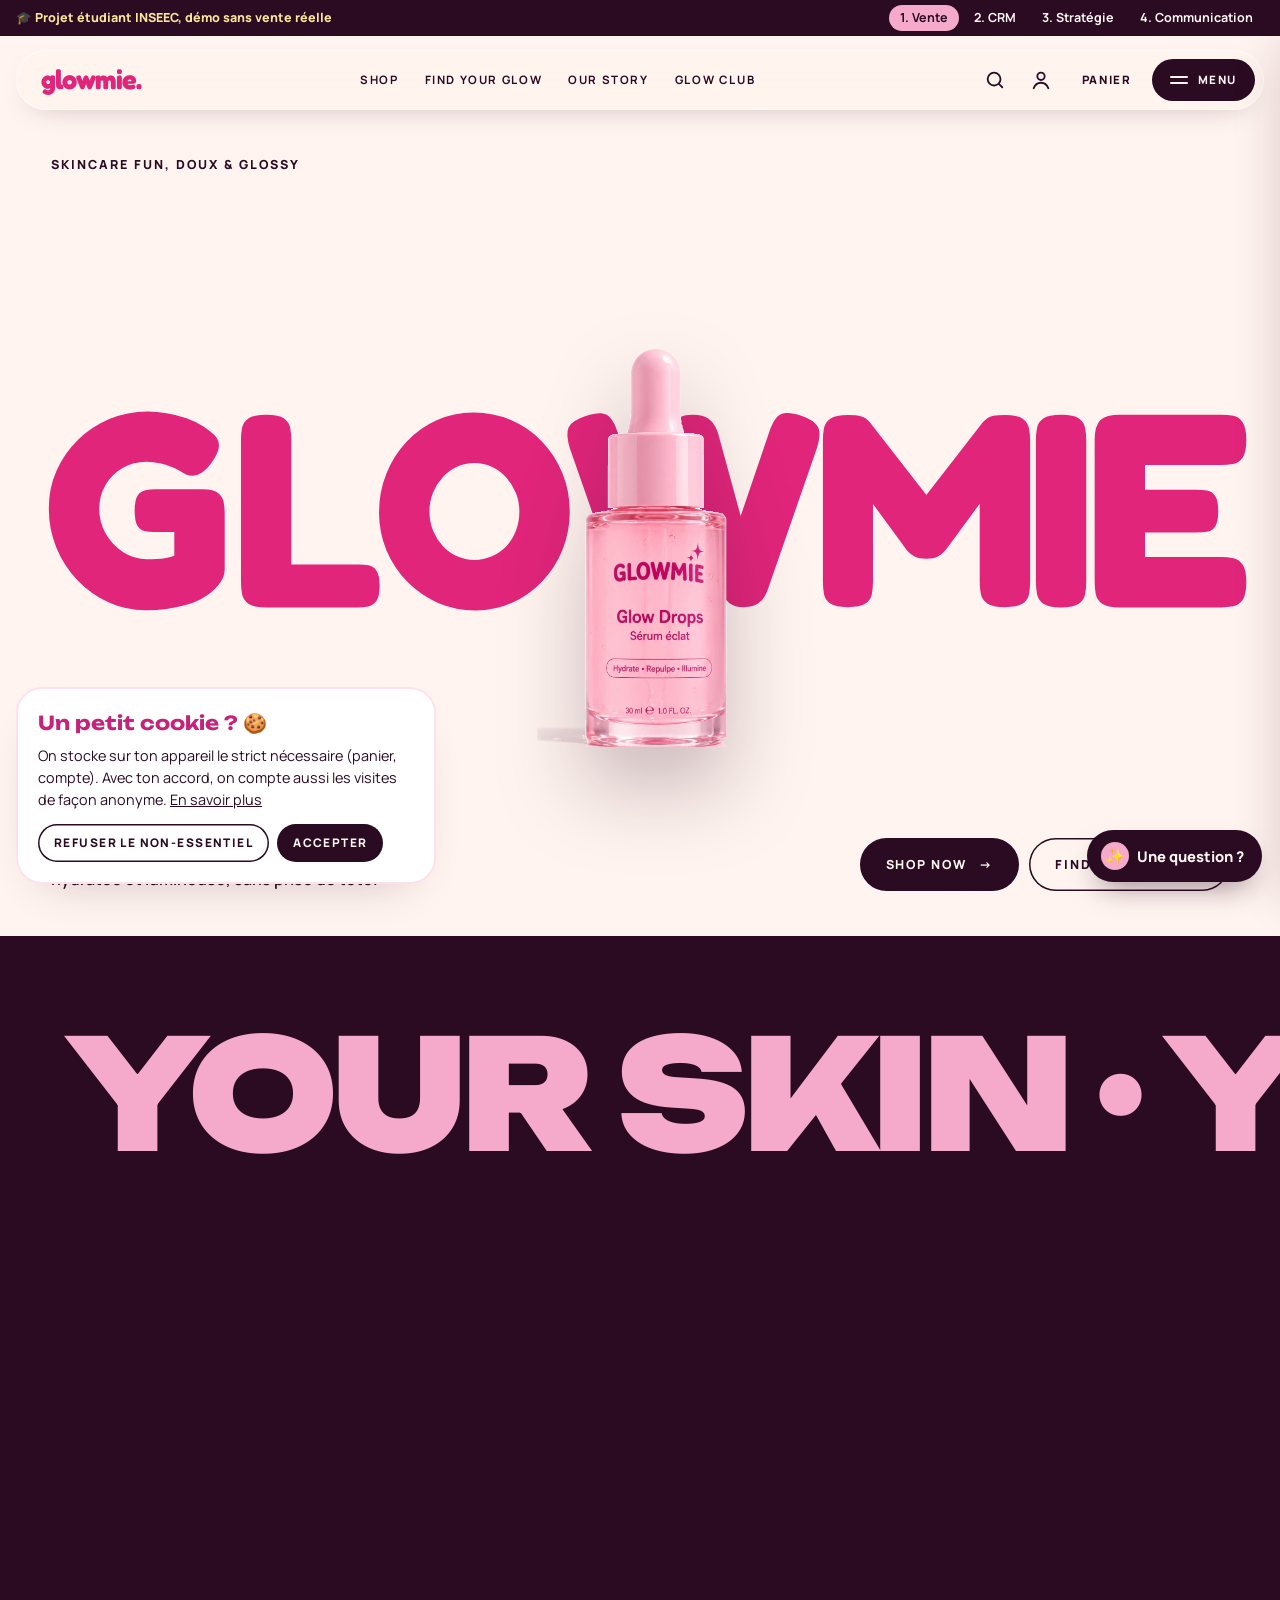
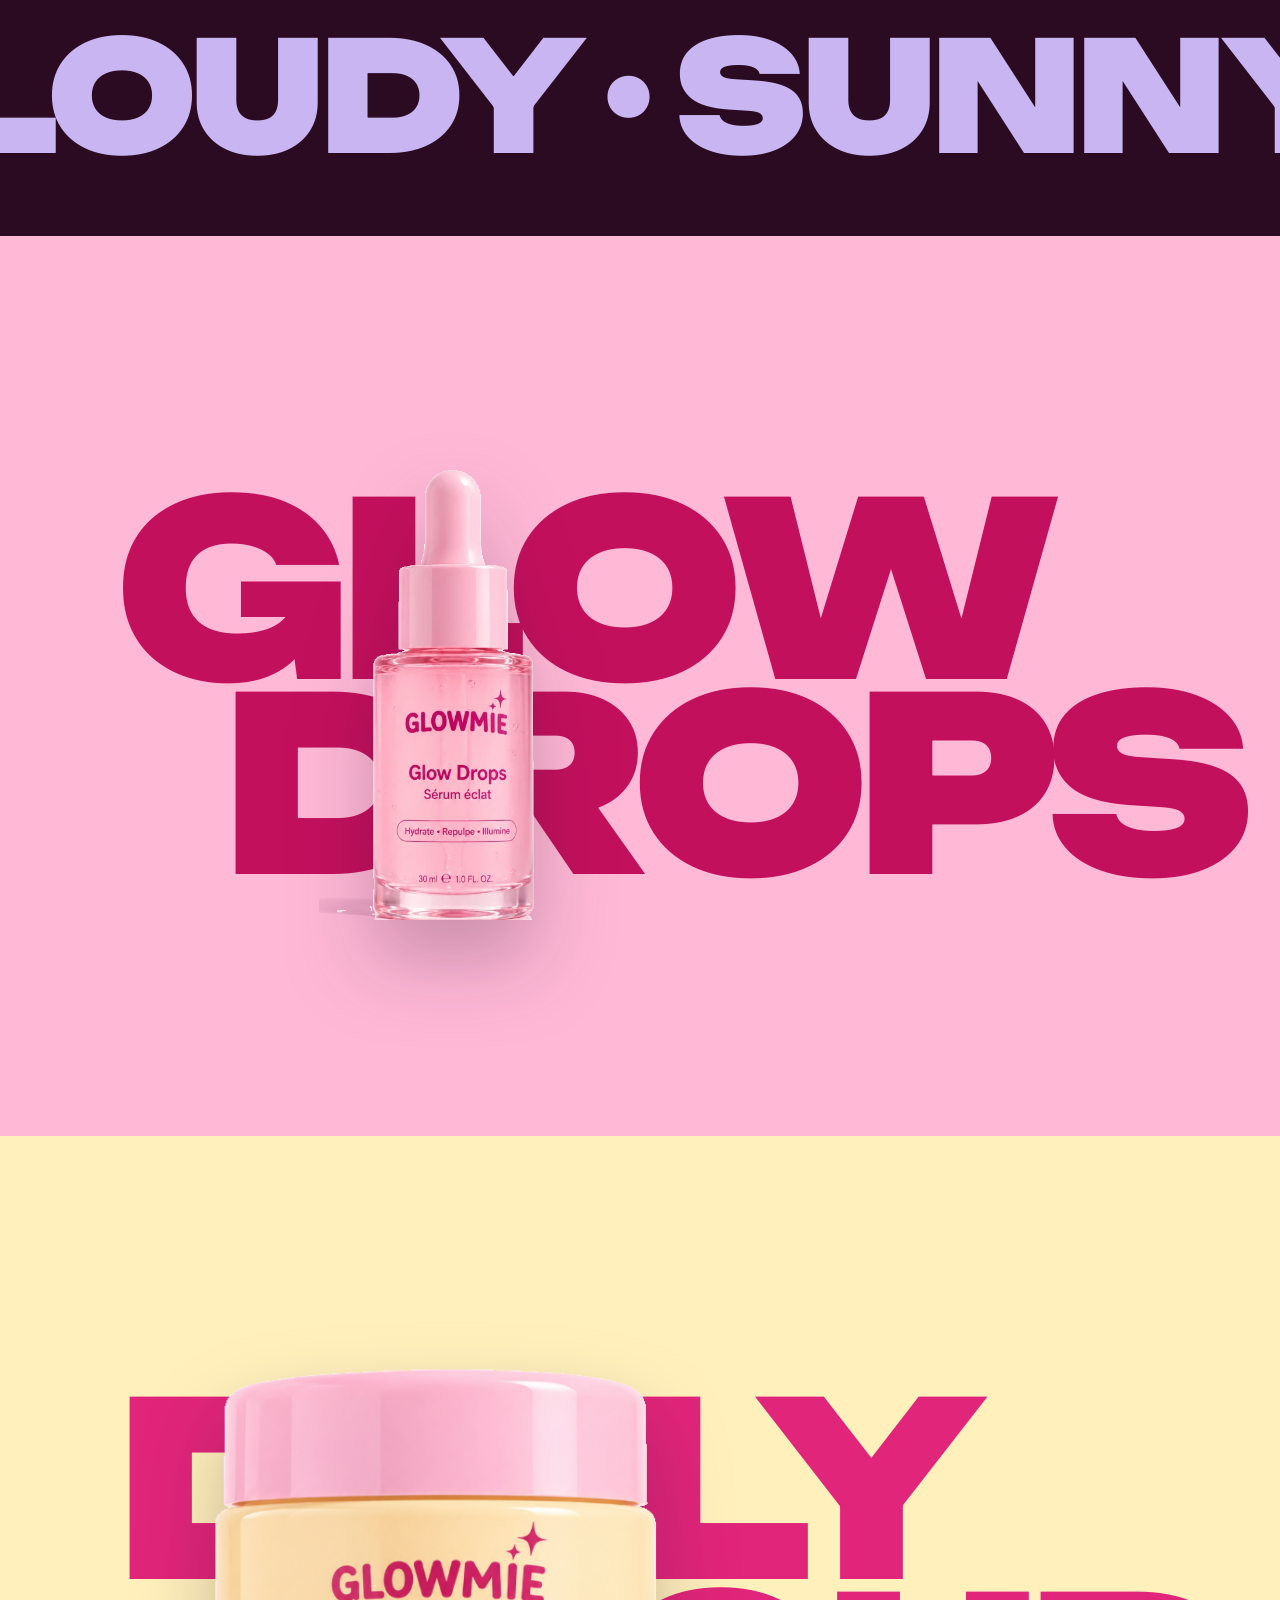
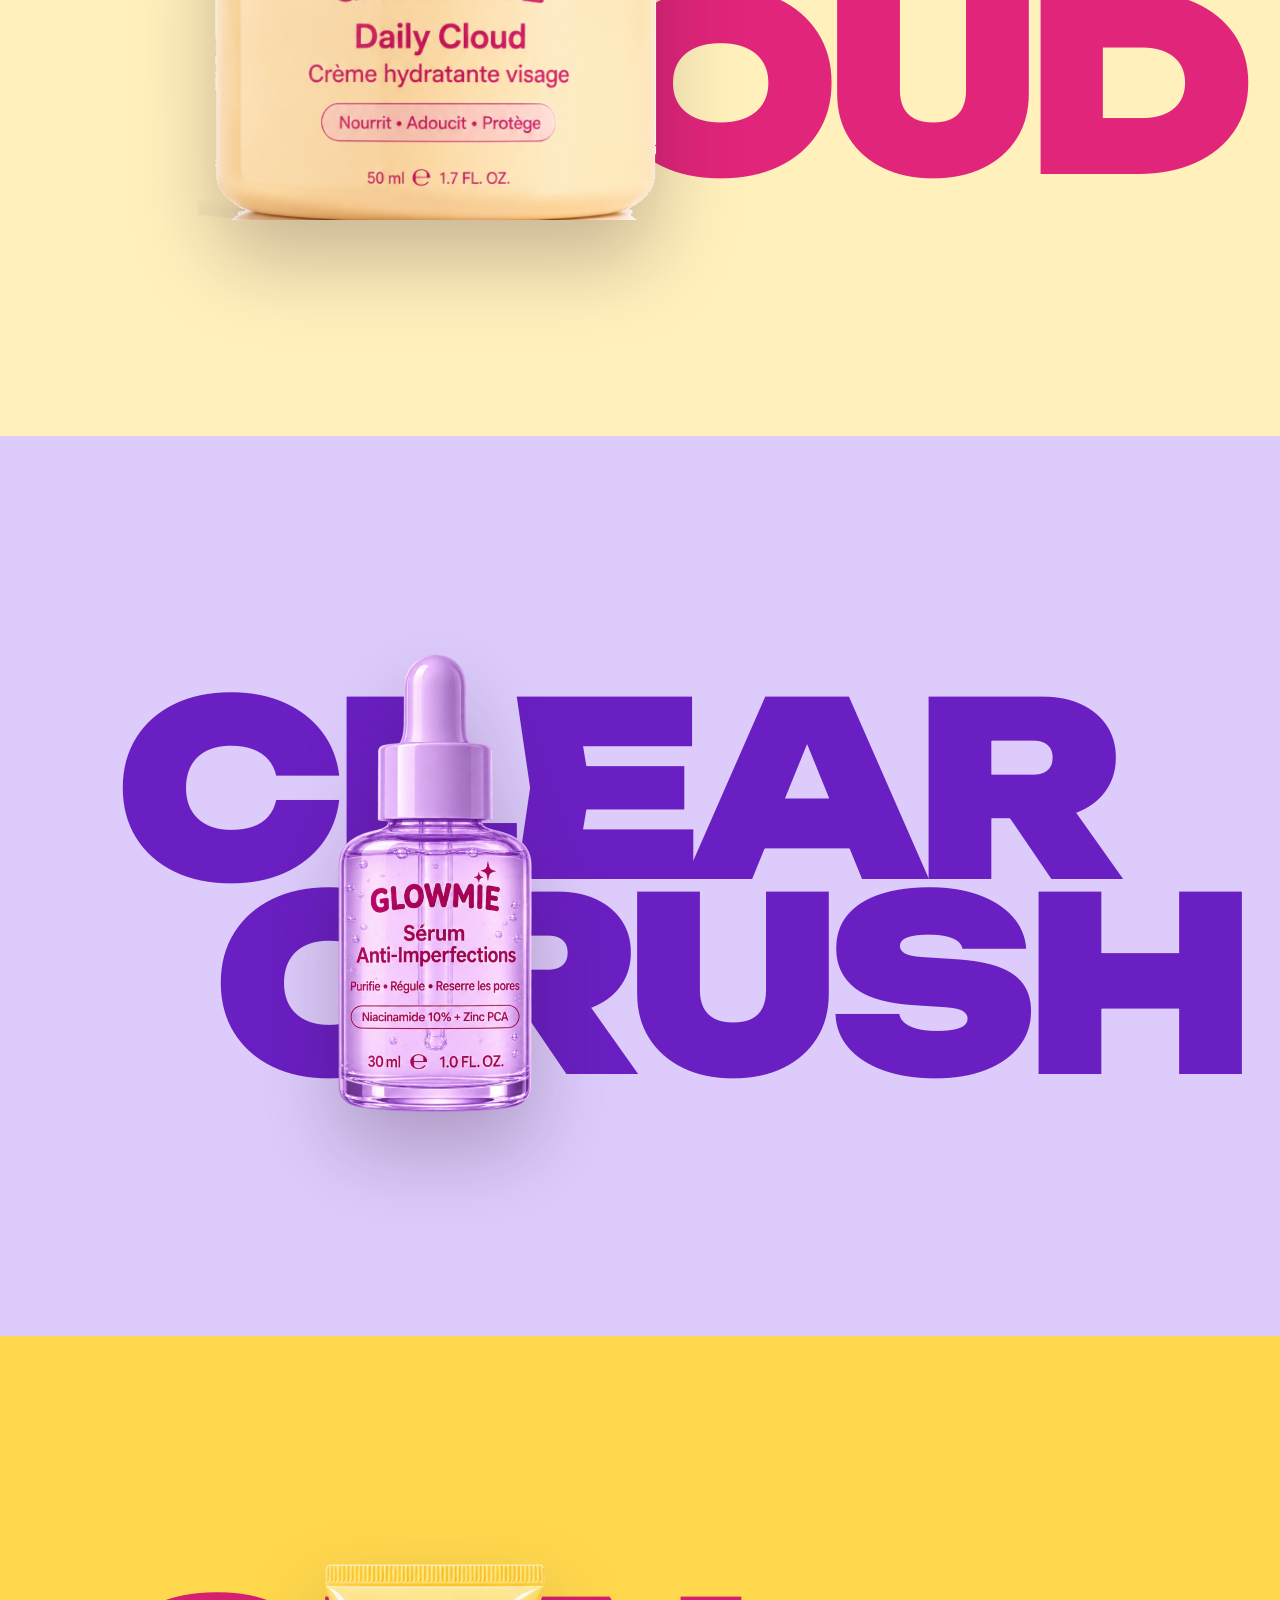
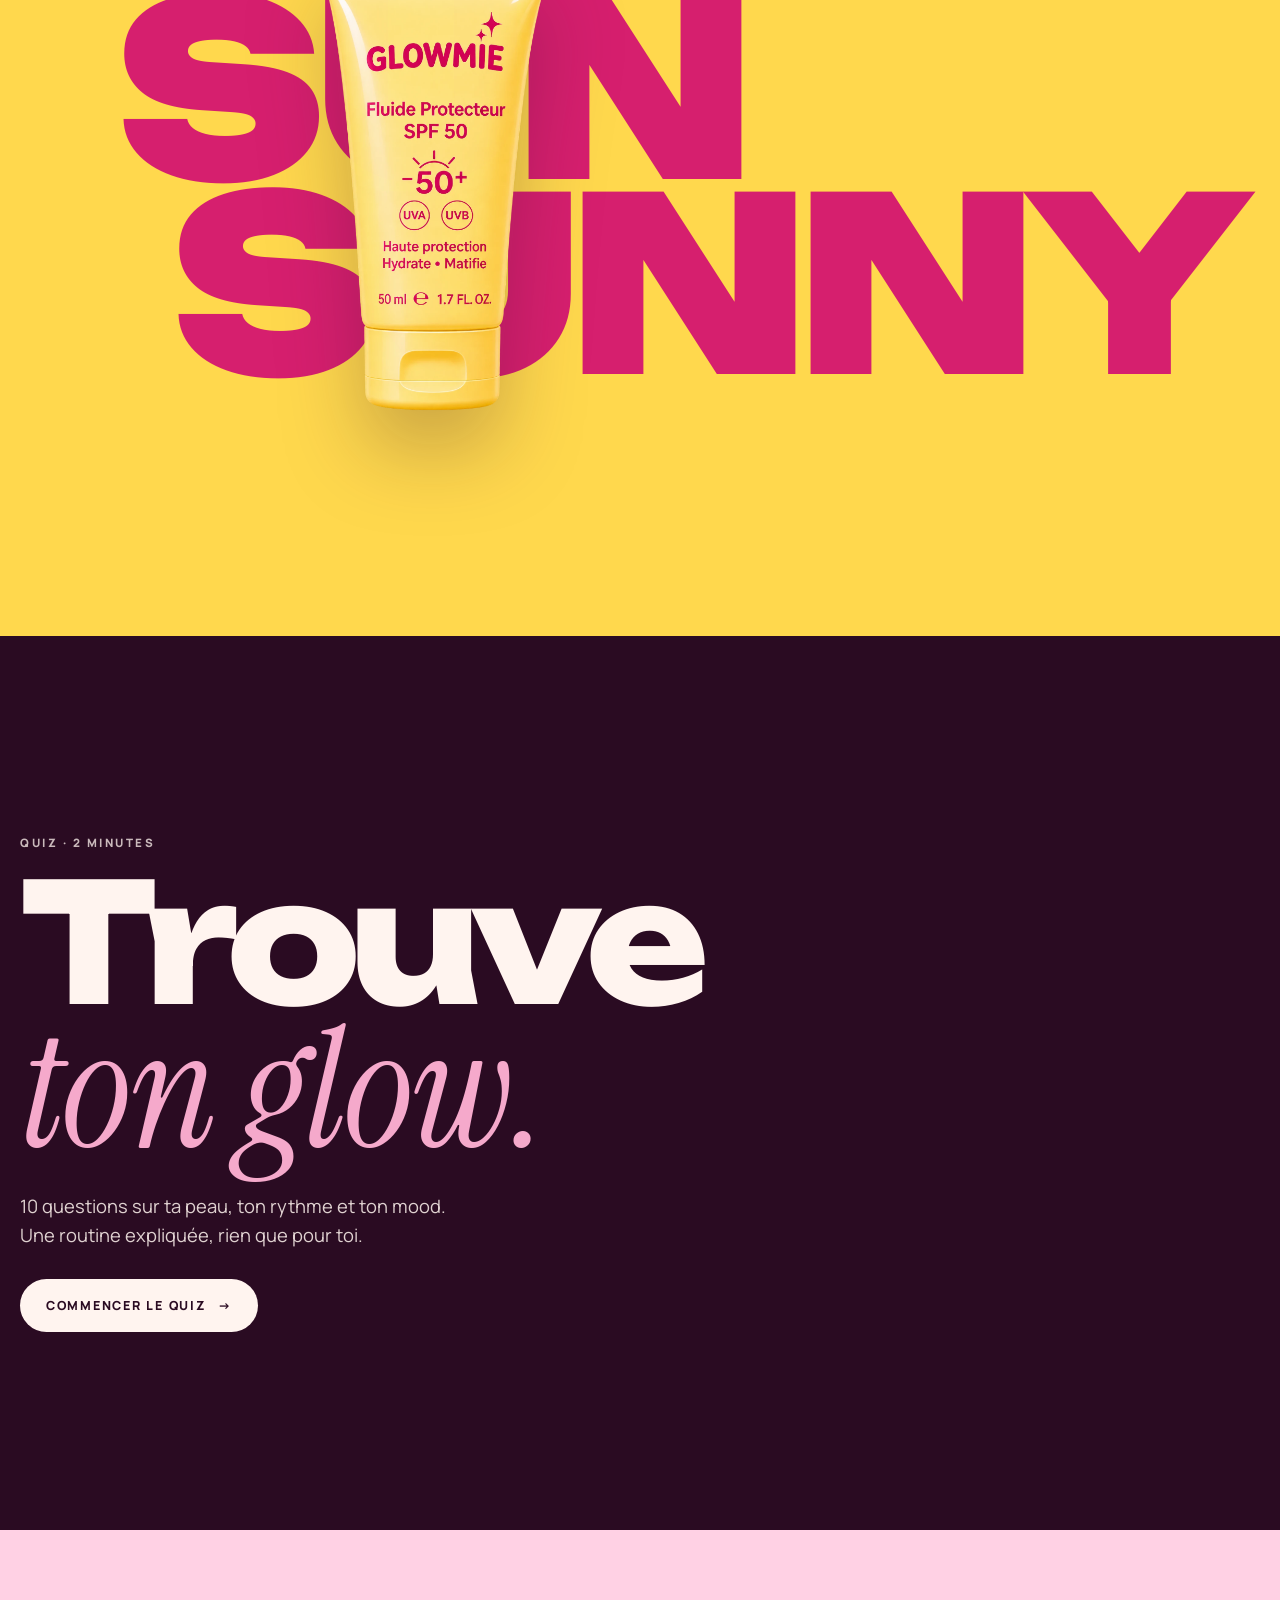
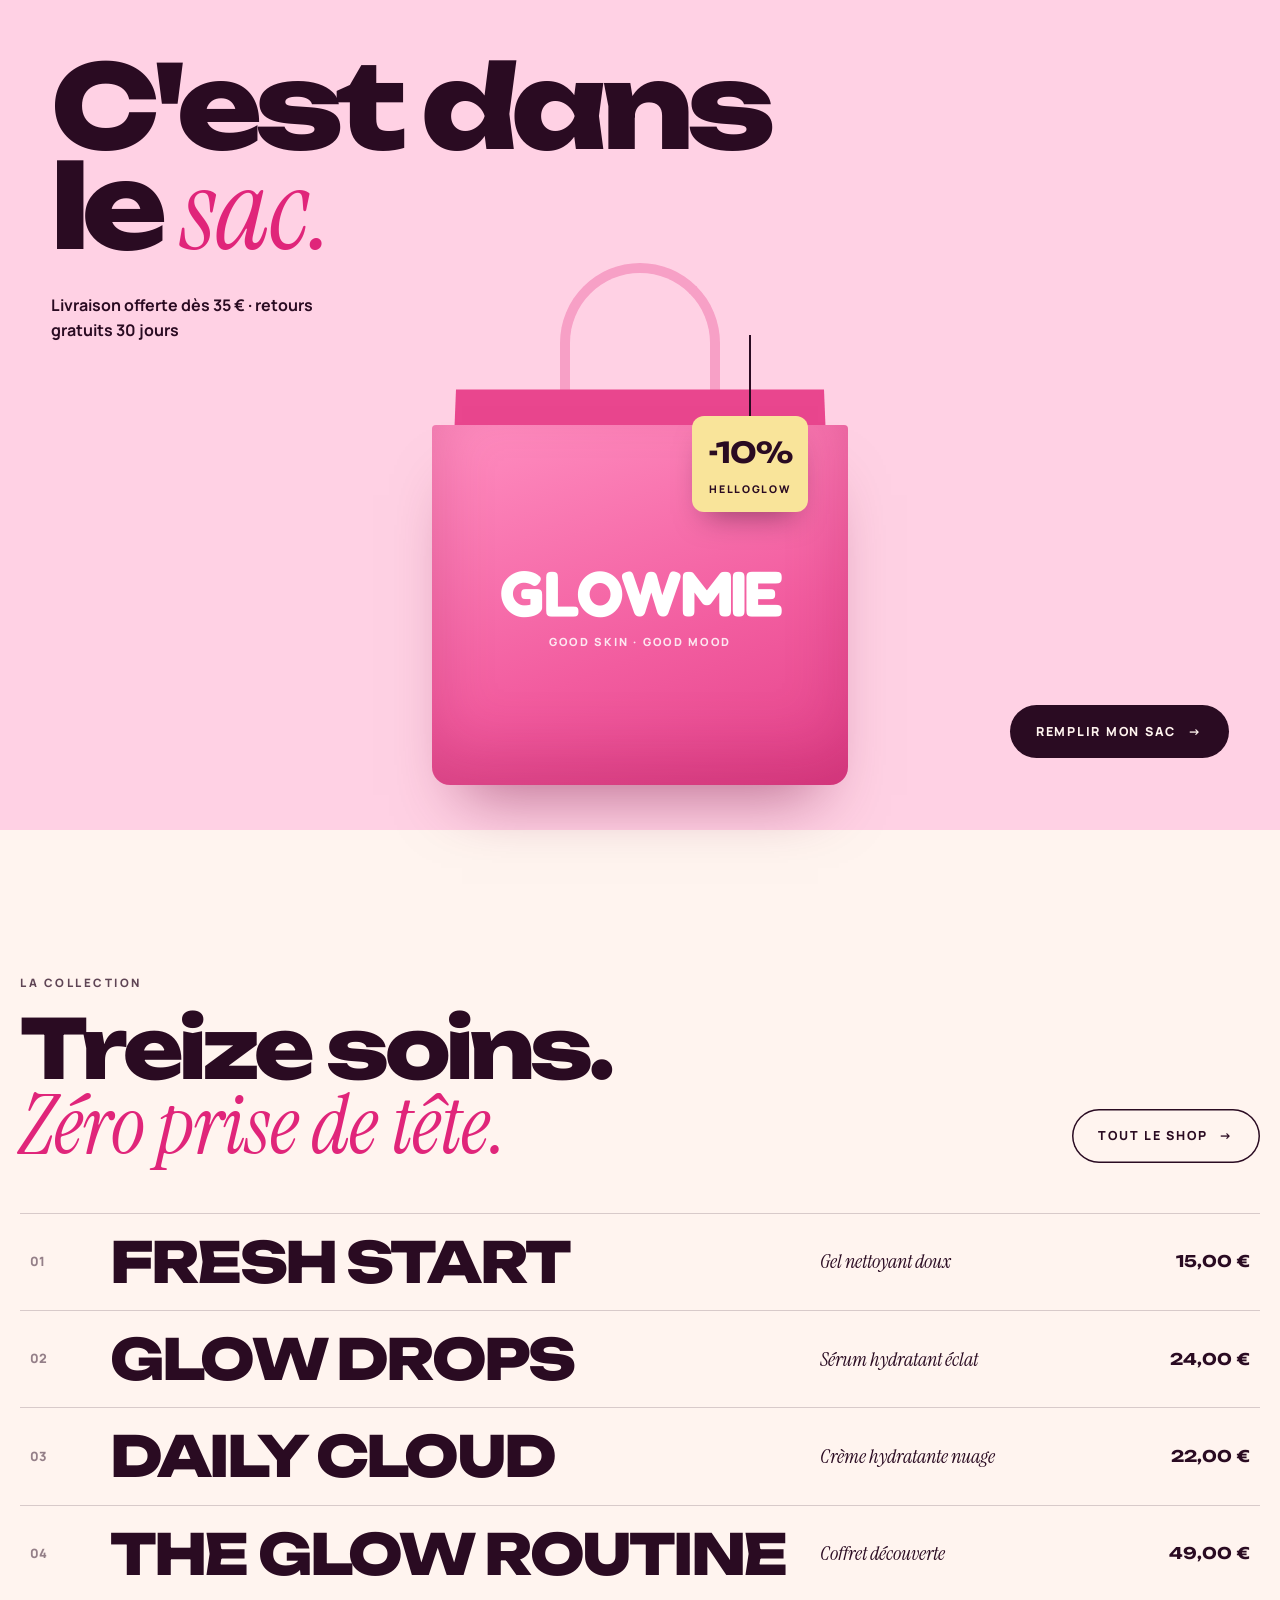
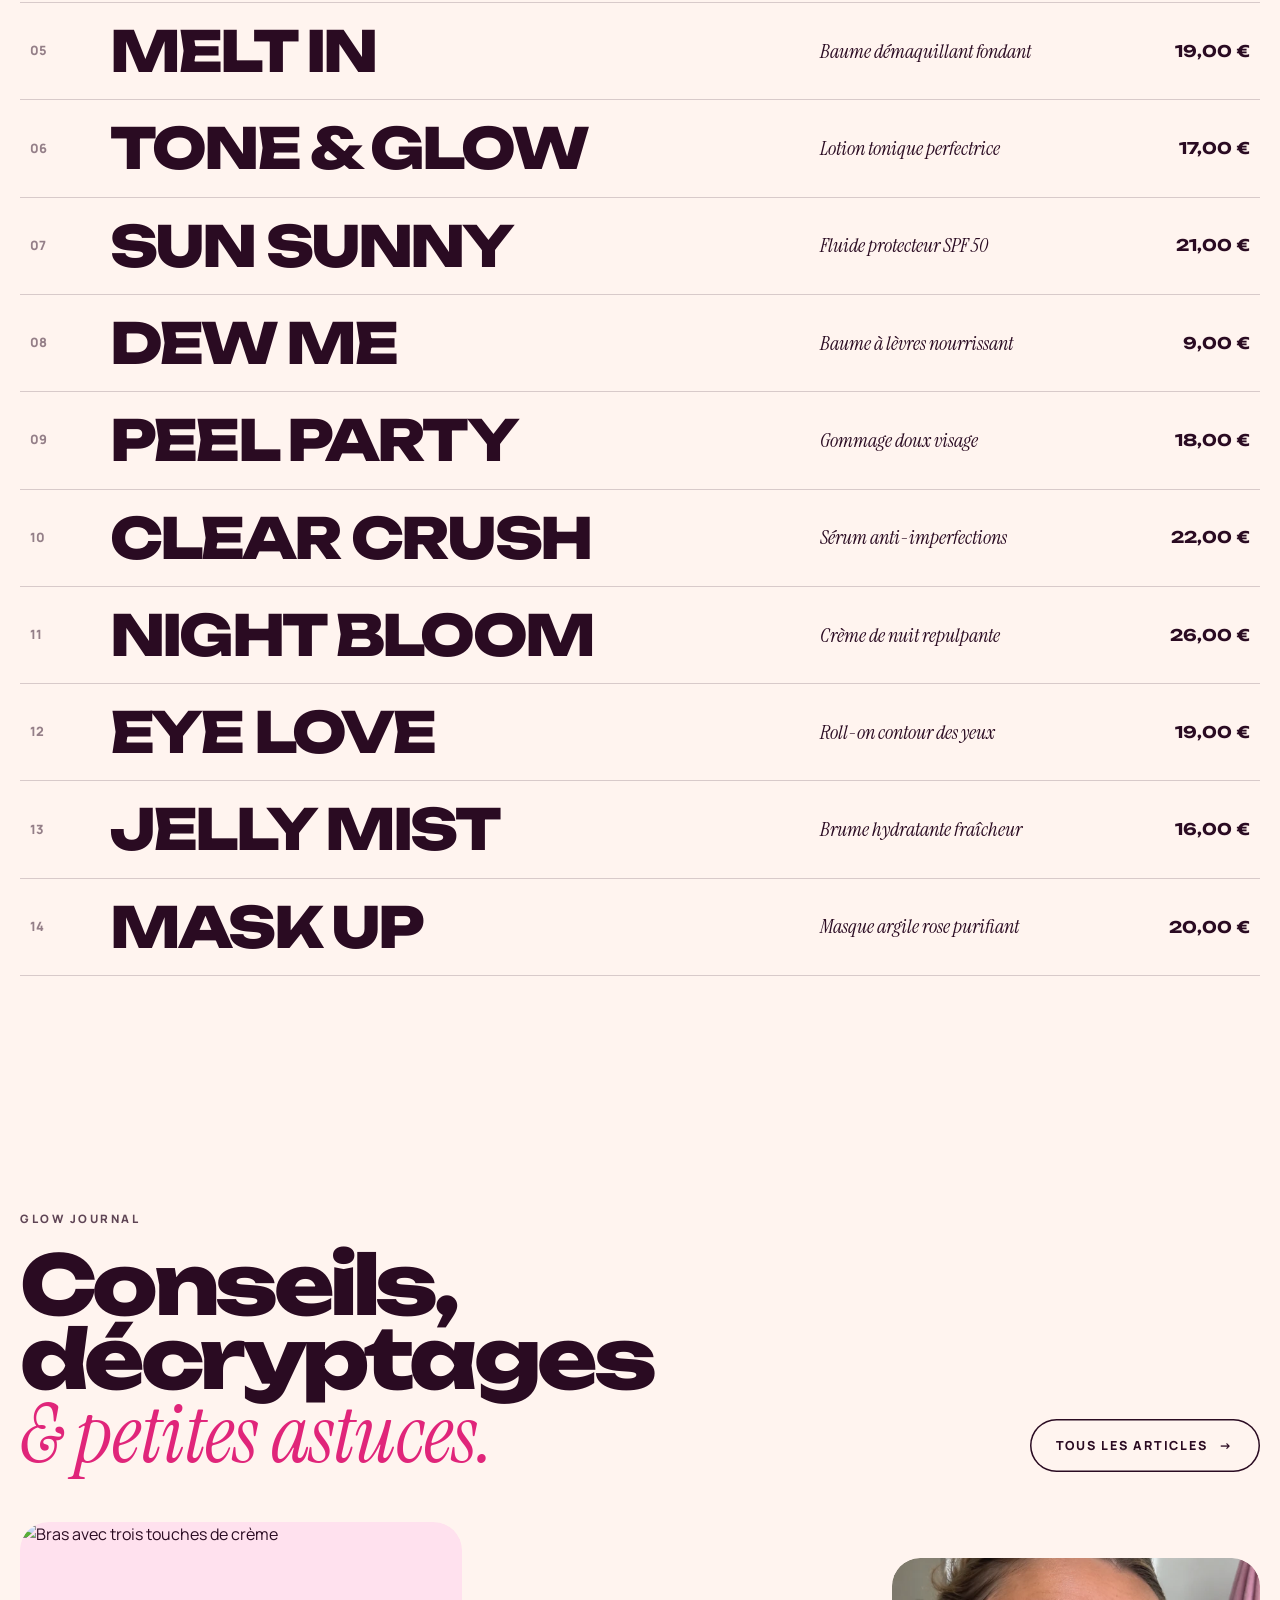
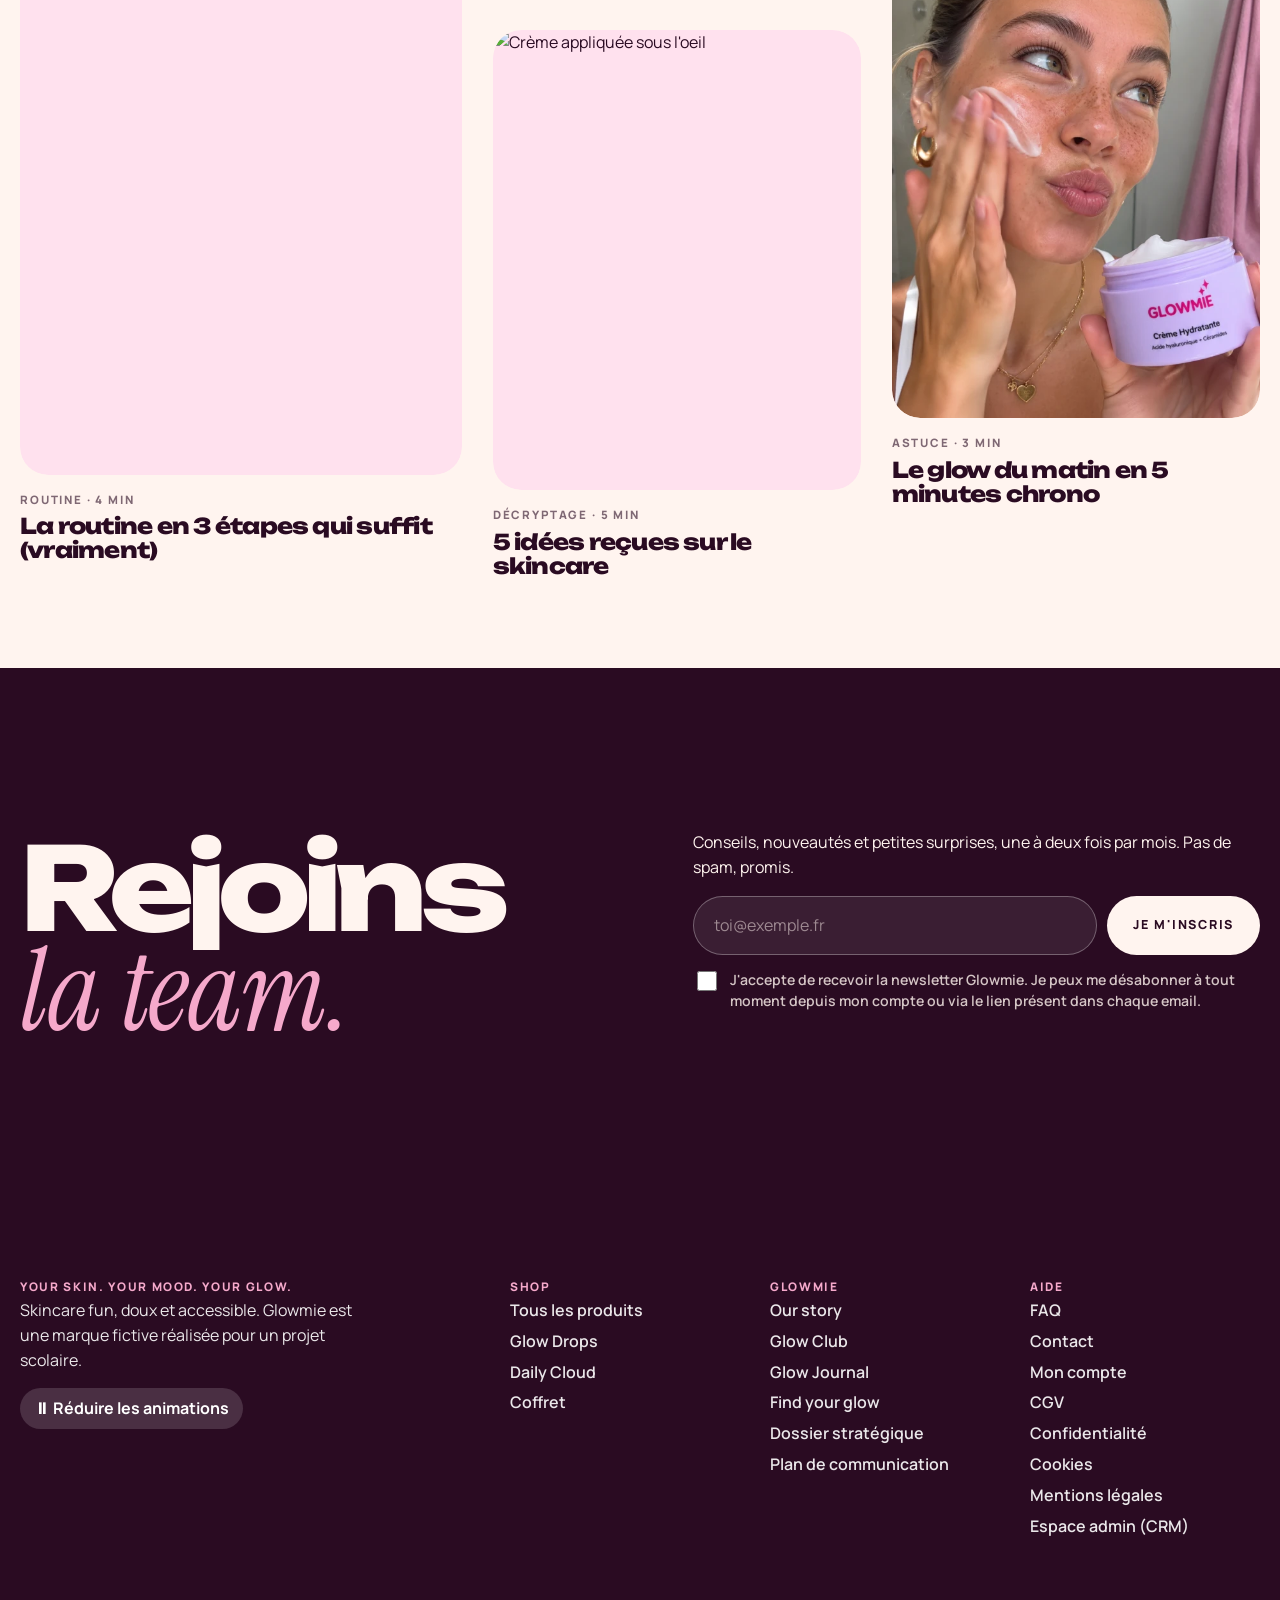
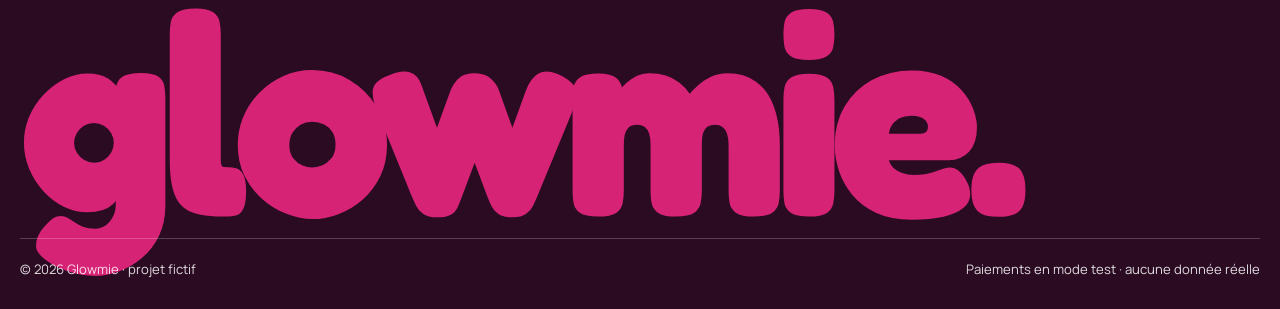
==== commit c5012348: "Boutique : chargement de l'assistante Glowie" ====
--- a/Glowmie/index.html
+++ b/Glowmie/index.html
@@ -82,5 +82,6 @@
   <script src="js/scene3d.js"></script>
   <script src="js/stage3d.js"></script>
   <script src="js/app.js"></script>
+  <script src="js/assistant.js"></script>
 </body>
 </html>
